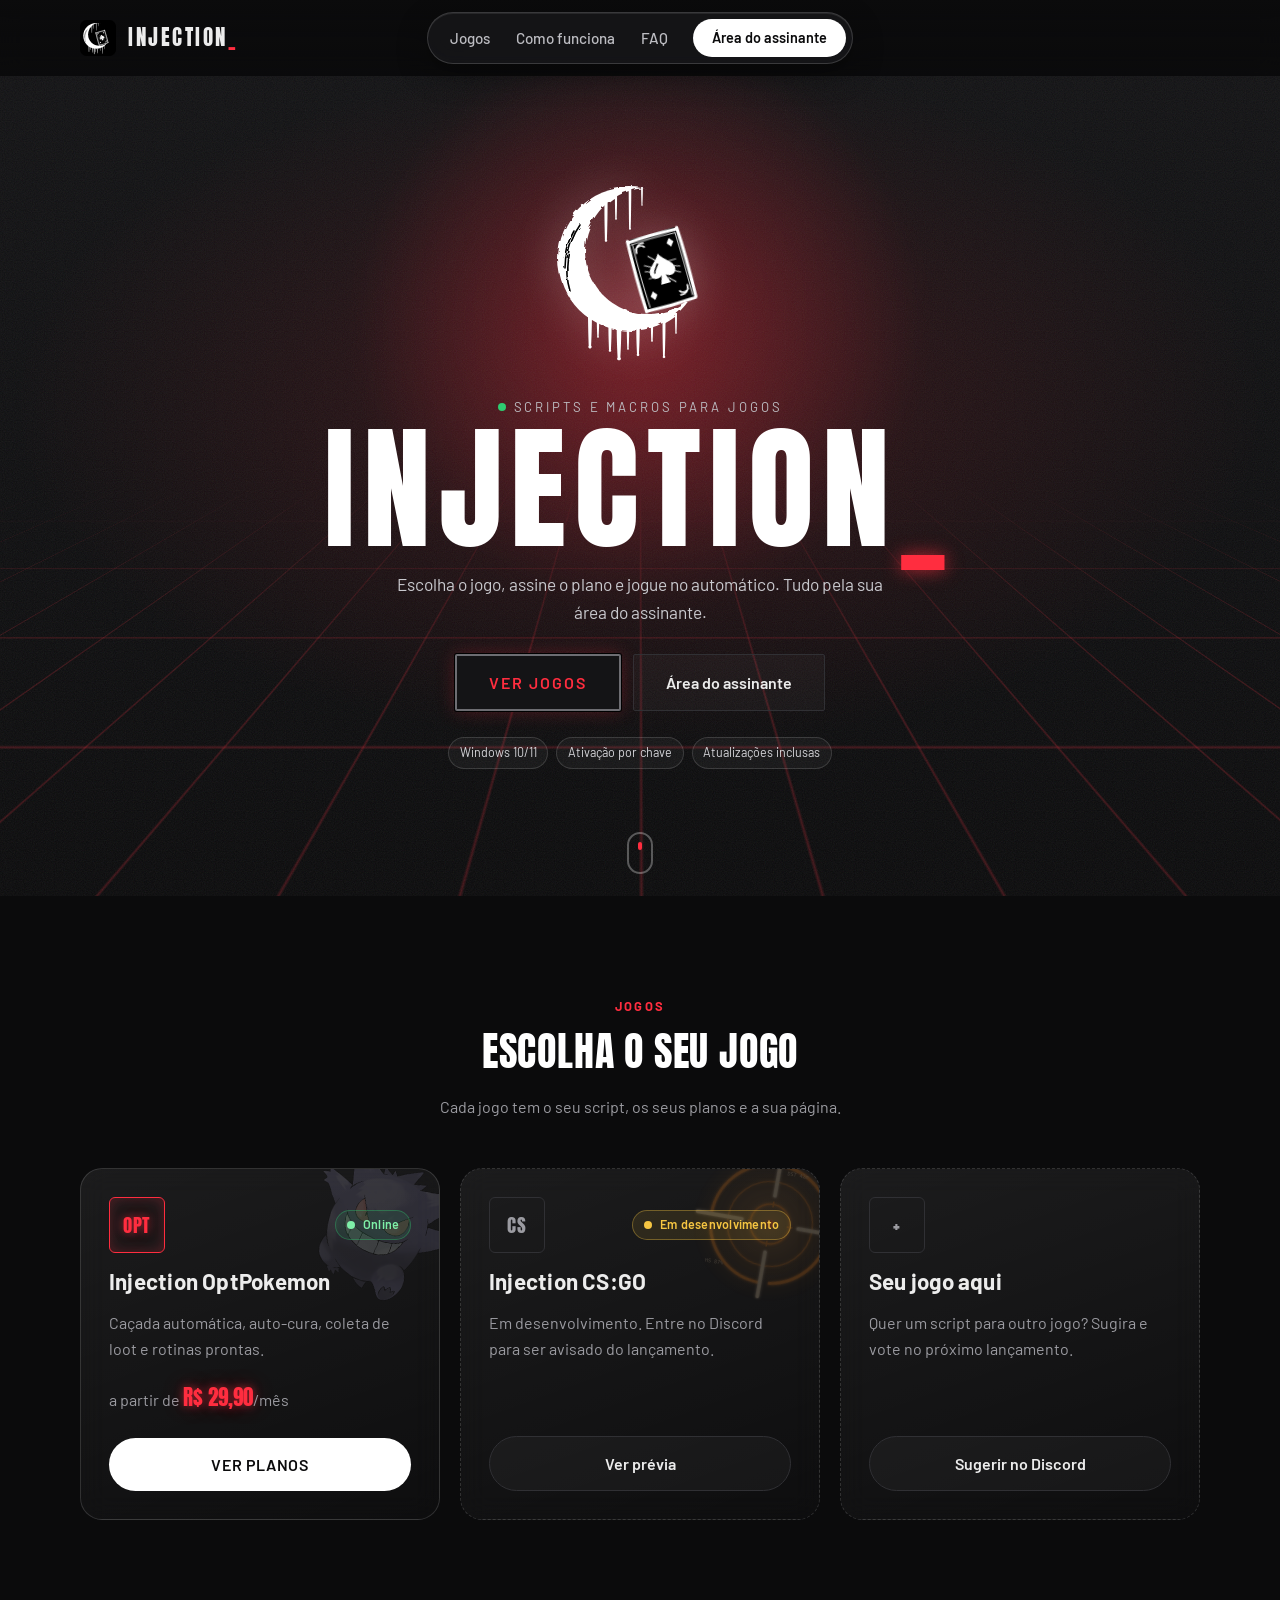
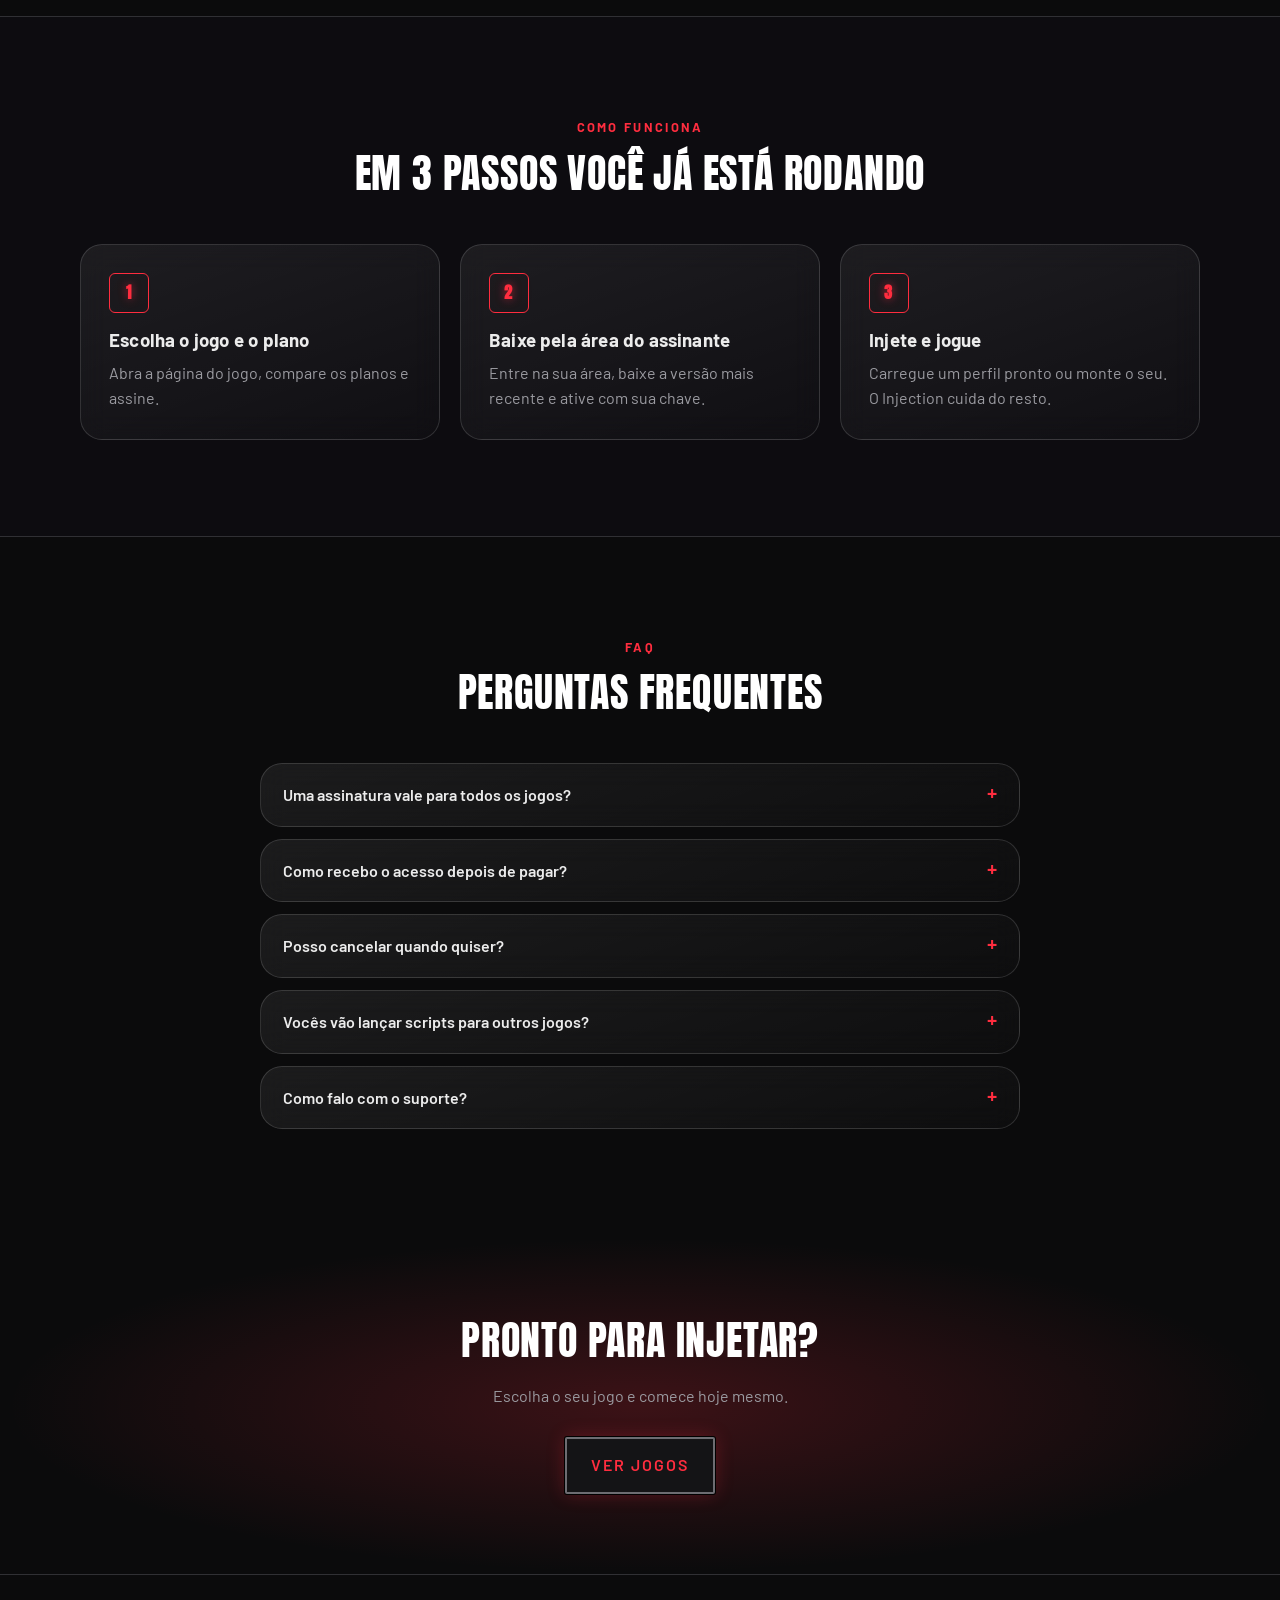
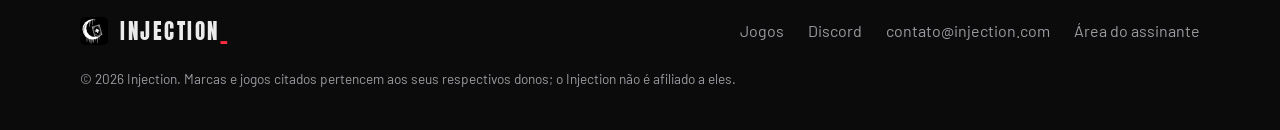
==== index.html @ e98a1611 "Logo no traço das referências: lua pincelada escorrendo com carta de ás rabiscada Co-Authored-By: Cl" ====
<!doctype html>
<html lang="pt-BR">
<head>
  <meta charset="utf-8" />
  <meta name="viewport" content="width=device-width, initial-scale=1" />
  <title>Injection | Scripts e macros para jogos</title>
  <meta name="description" content="Injection: scripts e macros por assinatura para vários jogos. Escolha o jogo, veja os recursos e assine." />
  <meta property="og:title" content="Injection | Scripts e macros para jogos" />
  <meta property="og:description" content="Injection: scripts e macros por assinatura para vários jogos. Escolha o jogo, veja os recursos e assine." />
  <meta name="theme-color" content="#0b0b0c" />
  <link rel="icon" href="assets/logo.svg" type="image/svg+xml" />
  <link rel="preconnect" href="https://fonts.googleapis.com" />
  <link rel="preconnect" href="https://fonts.gstatic.com" crossorigin />
  <link href="https://fonts.googleapis.com/css2?family=Anton&family=Barlow:wght@400;500;600;700&display=swap" rel="stylesheet" />
  <link rel="stylesheet" href="assets/styles.css" />
</head>
<body>
  <header class="nav" id="topo">
    <div class="container nav__inner">
      <a href="index.html" class="brand" aria-label="Injection, início">
        <img src="assets/logo.svg" alt="" width="36" height="36" />
        <span>injection<strong>_</strong></span>
      </a>
      <button class="nav__toggle" aria-label="Abrir menu" aria-expanded="false" aria-controls="menu">
        <span></span><span></span><span></span>
      </button>
      <nav class="nav__links" id="menu">
        <a href="#jogos">Jogos</a>
        <a href="#como-funciona">Como funciona</a>
        <a href="#faq">FAQ</a>
        <a href="area.html" class="btn btn--ghost btn--sm">Área do assinante</a>
      </nav>
    </div>
  </header>

  <main>
    <section class="marca" aria-labelledby="marca-titulo">
      <div class="marca__grid" aria-hidden="true"></div>
      <div class="marca__glow" aria-hidden="true"></div>
      <div class="container marca__inner">
        <svg class="marca__logo" viewBox="0 0 200 200" aria-hidden="true">
          <defs>
            <filter id="mlr" x="-10%" y="-10%" width="120%" height="120%"><feTurbulence type="fractalNoise" baseFrequency=".09" numOctaves="2" seed="7"/><feDisplacementMap in="SourceGraphic" scale="5"/></filter>
            <mask id="mlm"><rect width="200" height="200" fill="#000"/><circle cx="90" cy="88" r="72" fill="#fff"/><circle cx="108" cy="80" r="63" fill="#000"/></mask>
          </defs>
          
          <g class="marca__lua" filter="url(#mlr)"><rect width="200" height="200" fill="#fff" mask="url(#mlm)"/><path d="M30 120c-6-20-4-46 10-66M24 96c0-14 4-26 10-36" fill="none" stroke="#000" stroke-width="1.6" stroke-linecap="round"/></g>
          <g class="marca__gotas" fill="#fff"><path d="M48.0 140C48.0 158.0 48.8 173.6 48.8 174.8A1.6 1.6 0 1 0 51.2 174.8C51.2 173.6 52.0 158.0 52.0 140Z M56.8 148C56.8 157.0 57.3 164.6 57.3 165.3A0.9 0.9 0 1 0 58.7 165.3C58.7 164.6 59.2 157.0 59.2 148Z M68.4 154C68.4 167.0 69.0 178.1 69.0 179.0A1.2 1.2 0 1 0 71.0 179.0C71.0 178.1 71.6 167.0 71.6 154Z M76.7 156C76.7 172.0 77.6 185.2 77.6 186.6A1.8 1.8 0 1 0 80.4 186.6C80.4 185.2 81.3 172.0 81.3 156Z M86.8 158C86.8 168.0 87.3 176.6 87.3 177.3A0.9 0.9 0 1 0 88.7 177.3C88.7 176.6 89.2 168.0 89.2 158Z M96.3 158C96.3 171.0 97.0 182.0 97.0 183.0A1.3 1.3 0 1 0 99.0 183.0C99.0 182.0 99.7 171.0 99.7 158Z M110.9 154C110.9 162.0 111.3 168.7 111.3 169.3A0.9 0.9 0 1 0 112.7 169.3C112.7 168.7 113.1 162.0 113.1 154Z M122.5 150C122.5 168.0 123.1 184.2 123.1 185.1A1.2 1.2 0 1 0 124.9 185.1C124.9 184.2 125.5 168.0 125.5 150Z M135.0 142C135.0 152.0 135.4 160.8 135.4 161.4A0.8 0.8 0 1 0 136.6 161.4C136.6 160.8 137.0 152.0 137.0 142Z M64.4 32C64.4 51.0 65.0 68.1 65.0 69.0A1.2 1.2 0 1 0 67.0 69.0C67.0 68.1 67.6 51.0 67.6 32Z M74.9 24C74.9 36.0 75.3 46.7 75.3 47.3A0.9 0.9 0 1 0 76.7 47.3C76.7 46.7 77.1 36.0 77.1 24Z M88.7 18C88.7 38.0 89.2 56.4 89.2 57.2A1.0 1.0 0 1 0 90.8 57.2C90.8 56.4 91.3 38.0 91.3 18Z M101.1 16C101.1 25.0 101.5 32.9 101.5 33.5A0.7 0.7 0 1 0 102.5 33.5C102.5 32.9 102.9 25.0 102.9 16Z"/></g>
          <circle class="marca__drop" cx="79" cy="186" r="2.6" fill="#fff"/><circle class="marca__drop marca__drop--2" cx="98" cy="182" r="2.2" fill="#fff"/>
          <g class="marca__carta"><g transform="rotate(-16 122 98)">
              <rect x="96" y="61" width="52" height="74" rx="5" fill="#000"/>
              <path d="M97 63.5c16-1.5 34-1 50 0M147.5 62c1 24 .5 48-.5 72M146 134.5c-16 1-34 1-49 0M95.5 135c-.8-24-.5-48 .8-73" fill="none" stroke="#fff" stroke-width="3.2" stroke-linecap="round"/>
              <path d="M99 66.5c14-1 30-.8 45 .2M144.5 66c.6 22 .4 44-.3 65M100 131.5c-1-22-.6-44 .3-65" fill="none" stroke="#fff" stroke-width="1.1" stroke-opacity=".8" stroke-linecap="round"/>
              <path d="M102 76c0-6 4-9 9-8M102 72c3-3 7-3 9 0M142 120c0 6-4 9-9 8M142 124c-3 3-7 3-9 0" fill="none" stroke="#fff" stroke-width="1.6" stroke-linecap="round"/>
              <path d="M137 70l3.5 4.5-3.5 4.5-3.5-4.5zM107 117l3.5 4.5-3.5 4.5-3.5-4.5z" fill="#fff"/>
              <path d="M106 90l9 5M105 96l9 3M107 104l8 0M139 106l-9-5M140 100l-9-3M138 92l-8 0M112 82l6 6M132 114l-6-6" stroke="#fff" stroke-width="1.1" stroke-opacity=".75" stroke-linecap="round"/>
              <path d="M122 82c4 8 13 11 13 18 0 6-7 8-11 4l3 9h-10l3-9c-4 4-11 2-11-4 0-7 9-10 13-18z" fill="#fff"/>
              <path d="M119 92c-2 3-5 5-5 8" stroke="#000" stroke-width="1.4" stroke-linecap="round" fill="none"/>
            </g></g>
        </svg>
        <p class="marca__tag"><span class="marca__dot" aria-hidden="true"></span>scripts e macros para jogos</p>
        <h1 class="marca__nome" id="marca-titulo" aria-label="Injection">
          <span aria-hidden="true">I</span><span aria-hidden="true">N</span><span aria-hidden="true">J</span><span aria-hidden="true">E</span><span aria-hidden="true">C</span><span aria-hidden="true">T</span><span aria-hidden="true">I</span><span aria-hidden="true">O</span><span aria-hidden="true">N</span><b aria-hidden="true">_</b>
        </h1>
        <p class="marca__sub">Escolha o jogo, assine o plano e jogue no automático. Tudo pela sua área do assinante.</p>
        <div class="marca__cta">
          <a class="btn btn--primary" href="#jogos">Ver jogos</a>
          <a class="btn btn--ghost" href="area.html">Área do assinante</a>
        </div>
        <ul class="marca__chips" aria-label="Destaques">
          <li>Windows 10/11</li><li>Ativação por chave</li><li>Atualizações inclusas</li>
        </ul>
      </div>
      <a class="marca__scroll" href="#jogos" aria-label="Ir para os jogos"><span></span></a>
    </section>

    <section class="section" id="jogos">
      <div class="container">
        <header class="section__head">
          <span class="eyebrow">Jogos</span>
          <h2>Escolha o seu jogo</h2>
          <p>Cada jogo tem o seu script, os seus planos e a sua página.</p>
        </header>
        <div class="grid grid--3 games" id="games-grid"></div>
      </div>
    </section>

    <section class="section section--alt" id="como-funciona">
      <div class="container">
        <header class="section__head">
          <span class="eyebrow">Como funciona</span>
          <h2>Em 3 passos você já está rodando</h2>
        </header>
        <ol class="steps">
          <li><span class="steps__n">1</span><h3>Escolha o jogo e o plano</h3><p>Abra a página do jogo, compare os planos e assine.</p></li>
          <li><span class="steps__n">2</span><h3>Baixe pela área do assinante</h3><p>Entre na sua área, baixe a versão mais recente e ative com sua chave.</p></li>
          <li><span class="steps__n">3</span><h3>Injete e jogue</h3><p>Carregue um perfil pronto ou monte o seu. O Injection cuida do resto.</p></li>
        </ol>
      </div>
    </section>

    <section class="section" id="faq">
      <div class="container container--narrow">
        <header class="section__head">
          <span class="eyebrow">FAQ</span>
          <h2>Perguntas frequentes</h2>
        </header>
        <div class="faq">
          <details><summary>Uma assinatura vale para todos os jogos?</summary><p>Não. Cada jogo tem a sua assinatura, com planos e preços próprios na página do jogo.</p></details>
          <details><summary>Como recebo o acesso depois de pagar?</summary><p>Assim que o pagamento é confirmado você recebe por e-mail o login da área do assinante e a sua chave de ativação.</p></details>
          <details><summary>Posso cancelar quando quiser?</summary><p>Pode. A assinatura não renova depois do cancelamento e você continua com acesso até o fim do período pago.</p></details>
          <details><summary>Vocês vão lançar scripts para outros jogos?</summary><p>Sim. Entre no nosso Discord para votar no próximo jogo e ser avisado dos lançamentos.</p></details>
          <details><summary>Como falo com o suporte?</summary><p>Pelo nosso Discord ou pelo e-mail no rodapé.</p></details>
        </div>
      </div>
    </section>

    <section class="cta">
      <div class="container cta__inner">
        <h2>Pronto para injetar?</h2>
        <p>Escolha o seu jogo e comece hoje mesmo.</p>
        <a href="#jogos" class="btn btn--primary">Ver jogos</a>
      </div>
    </section>
  </main>

  <footer class="footer">
    <div class="container footer__inner">
      <div class="brand">
        <img src="assets/logo.svg" alt="" width="28" height="28" />
        <span>injection<strong>_</strong></span>
      </div>
      <nav class="footer__links">
        <a href="index.html#jogos">Jogos</a>
        <a href="#" data-link="discord">Discord</a>
        <a href="#" data-link="email">E-mail</a>
        <a href="area.html">Área do assinante</a>
      </nav>
      <p class="footer__legal">© <span id="ano"></span> Injection. <span id="aviso">Marcas e jogos citados pertencem aos seus respectivos donos; o Injection não é afiliado a eles.</span></p>
    </div>
  </footer>

  <script src="assets/config.js"></script>
  <script src="assets/games.js"></script>
  <script src="assets/main.js"></script>
</body>
</html>
---- assets/styles.css ----
:root {
  --bg: #0b0b0c;
  --bg-alt: #111113;
  --surface: rgba(24, 24, 27, .92);
  --surface-2: #232326;
  --border: #303034;
  --text: #ececec;
  --muted: #9b9ba1;
  --neon: #ff2d3f;
  --neon-d: #c51626;
  --cyan: #d4d4d8;
  --red: #ff2d3f;
  --yellow: #f5c542;
  --band: #9a9a9e;
  --radius: 6px;
  --mono: "Barlow", system-ui, -apple-system, "Segoe UI", Roboto, sans-serif;
  --display: "Anton", "Bebas Neue", Impact, sans-serif;
  --glow: 0 0 8px rgba(255, 45, 63, .55), 0 0 22px rgba(255, 45, 63, .25);
  --shadow: 0 20px 60px rgba(0, 0, 0, .6);
}

* { box-sizing: border-box; }
html { scroll-behavior: smooth; }
body {
  margin: 0;
  font-family: var(--mono);
  background: var(--bg);
  color: var(--text);
  line-height: 1.6;
  -webkit-font-smoothing: antialiased;
}
img { max-width: 100%; display: block; }
a { color: inherit; text-decoration: none; }
h1, h2, h3 { line-height: 1.15; margin: 0 0 .5em; }
p { margin: 0 0 1em; }

.container { width: min(1120px, 100% - 32px); margin-inline: auto; }
.container--narrow { width: min(760px, 100% - 32px); }

/* Buttons */
.btn {
  display: inline-flex; align-items: center; justify-content: center; gap: .5em;
  padding: .85em 1.5em; border-radius: 2px; font-weight: 600;
  border: 1px solid transparent; cursor: pointer; font: inherit; font-weight: 600;
  transition: transform .15s ease, box-shadow .15s ease, background .15s ease;
}
.btn:hover { transform: translateY(-1px); }
.btn--primary {
  background: var(--neon); color: #09090b; box-shadow: var(--glow);
  text-transform: uppercase; letter-spacing: .06em;
}
.btn--primary:hover { background: #fff; box-shadow: 0 0 10px #fff, 0 0 26px rgba(255, 45, 63, .8); }
.btn--ghost { border-color: var(--border); background: rgba(255, 255, 255, .03); color: var(--text); }
.btn--ghost:hover { border-color: var(--neon); }
.btn--sm { padding: .5em 1em; font-size: .9rem; }
.btn--block { width: 100%; }

/* Nav */
.nav {
  position: sticky; top: 0; z-index: 50;
  background: rgba(9, 9, 11, .85); backdrop-filter: blur(12px);
  border-bottom: 1px solid var(--border);
}
.nav__inner { display: flex; align-items: center; justify-content: space-between; height: 68px; }
.brand { display: flex; align-items: center; gap: .6em; font-size: 1.15rem; }
.brand { font-family: var(--display); }
.brand strong { color: var(--neon); font-weight: 400; text-shadow: var(--glow); }
.nav__links { display: flex; align-items: center; gap: 1.75rem; }
.nav__links a:not(.btn) { color: var(--muted); font-weight: 500; }
.nav__links a:not(.btn):hover { color: var(--text); }
.nav__toggle { display: none; background: none; border: 0; padding: 8px; cursor: pointer; }
.nav__toggle span { display: block; width: 22px; height: 2px; margin: 5px 0; background: var(--text); border-radius: 2px; }

/* Hero */
.hero { position: relative; overflow: hidden; padding: 96px 0 80px; }
.hero__glow {
  position: absolute; inset: -30% -10% auto auto; width: 720px; height: 720px;
  background: radial-gradient(circle, rgba(255, 45, 63, .35), transparent 60%);
  filter: blur(20px); pointer-events: none;
}
.hero__inner { position: relative; display: grid; grid-template-columns: 1.1fr 1fr; gap: 56px; align-items: center; }
.hero h1 { font-size: clamp(2.2rem, 5vw, 3.6rem); font-weight: 800; letter-spacing: -.02em; }
.grad { color: var(--neon); text-shadow: var(--glow); }
.lead { font-size: 1.15rem; color: var(--muted); max-width: 34em; }
.pill {
  display: inline-block; padding: .35em .9em; margin-bottom: 1.25rem; border-radius: 2px;
  background: rgba(0, 229, 255, .1); color: var(--cyan); border: 1px solid rgba(0, 229, 255, .25);
  font-size: .9rem; font-weight: 600;
}
.hero__cta { display: flex; flex-wrap: wrap; gap: 12px; margin: 1.75rem 0 2.25rem; }
.hero__stats { display: flex; gap: 2.5rem; list-style: none; padding: 0; margin: 0; }
.hero__stats strong { display: block; font-size: 1.5rem; }
.hero__stats span { color: var(--muted); font-size: .9rem; }

.term { background: #060608; border: 1px solid var(--border); border-radius: var(--radius); box-shadow: var(--shadow); overflow: hidden; }
.term__bar { display: flex; align-items: center; gap: 6px; padding: 12px 14px; background: var(--surface); border-bottom: 1px solid var(--border); }
.term__bar i { width: 11px; height: 11px; border-radius: 50%; background: #0f4d27; }
.term__bar i:first-child { background: var(--red); }
.term__bar i:nth-child(2) { background: var(--yellow); }
.term__bar i:nth-child(3) { background: var(--cyan); }
.term__bar span { margin-left: 8px; color: var(--muted); font-size: .85rem; }
.term__body { margin: 0; padding: 20px; font: 14px/1.8 var(--mono); color: var(--neon); overflow-x: auto; }
.c-g { color: var(--cyan); } .c-p { color: var(--neon); } .c-y { color: var(--yellow); }
.caret { animation: blink 1s steps(1) infinite; color: var(--cyan); }
@keyframes blink { 50% { opacity: 0; } }

/* Sections */
.section { padding: 96px 0; }
.section--alt { background: var(--bg-alt); border-block: 1px solid var(--border); }
.section__head { text-align: center; max-width: 640px; margin: 0 auto 48px; }
.section__head h2 { font-size: clamp(1.8rem, 3.5vw, 2.5rem); font-weight: 800; }
.section__head p { color: var(--muted); }
.eyebrow { display: inline-block; color: var(--neon); font-weight: 700; text-transform: uppercase; letter-spacing: .12em; font-size: .8rem; margin-bottom: .75rem; }

.grid { display: grid; gap: 20px; }
.grid--3 { grid-template-columns: repeat(3, 1fr); }

.card {
  background: var(--surface); border: 1px solid var(--border); border-radius: var(--radius);
  padding: 28px; transition: border-color .2s, transform .2s;
}
.card:hover { border-color: var(--neon); transform: translateY(-3px); }
.card__icon { font-size: 1.75rem; width: 52px; height: 52px; display: grid; place-items: center; border-radius: var(--radius); background: var(--surface-2); margin-bottom: 1rem; }
.card p { color: var(--muted); margin: 0; }

/* Steps */
.steps { list-style: none; padding: 0; margin: 0; display: grid; grid-template-columns: repeat(3, 1fr); gap: 20px; counter-reset: none; }
.steps li { background: var(--surface); border: 1px solid var(--border); border-radius: var(--radius); padding: 28px; }
.steps p { color: var(--muted); margin: 0; }
.steps__n {
  display: grid; place-items: center; width: 40px; height: 40px; border-radius: 50%; margin-bottom: 1rem;
  background: linear-gradient(135deg, var(--neon), var(--cyan)); color: #09090b; font-weight: 800;
}

/* Plans */
.billing { display: flex; width: max-content; margin: 0 auto 40px; padding: 4px; border-radius: 2px; background: var(--surface); border: 1px solid var(--border); }
.billing__opt { background: none; border: 0; color: var(--muted); font: inherit; font-weight: 600; padding: .55em 1.25em; border-radius: 2px; cursor: pointer; }
.billing__opt em { font-style: normal; color: var(--cyan); font-size: .85em; margin-left: .25em; }
.billing__opt.is-active { background: var(--surface-2); color: var(--text); }
.plans { align-items: stretch; }
.plan {
  position: relative; display: flex; flex-direction: column;
  background: var(--surface); border: 1px solid var(--border); border-radius: var(--radius); padding: 32px 28px;
}
.plan--featured { border-color: var(--neon); background: linear-gradient(180deg, rgba(255, 45, 63, .12), var(--surface) 40%); box-shadow: 0 0 0 1px var(--neon), var(--shadow); }
.plan__badge { position: absolute; top: -13px; left: 50%; transform: translateX(-50%); background: var(--cyan); color: #09090b; font-size: .78rem; font-weight: 800; padding: .3em .9em; border-radius: 2px; white-space: nowrap; }
.plan__desc { color: var(--muted); min-height: 3.2em; }
.plan__price { display: flex; align-items: baseline; gap: 4px; margin: .25em 0 1.25em; }
.plan__price .cur { color: var(--muted); font-weight: 600; }
.plan__price .val { font-size: 2.6rem; font-weight: 800; letter-spacing: -.02em; }
.plan__price .per { color: var(--muted); }
.plan__list { list-style: none; padding: 0; margin: 0 0 1.75rem; flex: 1; }
.plan__list li { padding: .45em 0 .45em 1.75em; position: relative; }
.plan__list li::before { content: "✓"; position: absolute; left: 0; color: var(--cyan); font-weight: 800; }
.note { text-align: center; color: var(--muted); font-size: .9rem; margin-top: 28px; }

/* Quotes */
.quote { margin: 0; background: var(--surface); border: 1px solid var(--border); border-radius: var(--radius); padding: 28px; }
.quote p { font-size: 1.05rem; }
.quote footer { color: var(--muted); font-size: .9rem; }

/* FAQ */
.faq details { background: var(--surface); border: 1px solid var(--border); border-radius: var(--radius); margin-bottom: 12px; }
.faq summary { cursor: pointer; list-style: none; padding: 18px 22px; font-weight: 600; display: flex; justify-content: space-between; gap: 1rem; }
.faq summary::-webkit-details-marker { display: none; }
.faq summary::after { content: "+"; color: var(--neon); font-size: 1.3rem; line-height: 1; transition: transform .2s; }
.faq details[open] summary::after { transform: rotate(45deg); }
.faq details p { padding: 0 22px 18px; margin: 0; color: var(--muted); }

/* CTA */
.cta { padding: 80px 0; text-align: center; background: radial-gradient(ellipse at center, rgba(255, 45, 63, .2), transparent 70%); }
.cta h2 { font-size: clamp(1.8rem, 3.5vw, 2.5rem); font-weight: 800; }
.cta p { color: var(--muted); margin-bottom: 1.75rem; }

/* Footer */
.footer { border-top: 1px solid var(--border); padding: 40px 0; }
.footer__inner { display: flex; flex-wrap: wrap; align-items: center; justify-content: space-between; gap: 20px; }
.footer__links { display: flex; flex-wrap: wrap; gap: 1.5rem; color: var(--muted); }
.footer__links a:hover { color: var(--text); }
.footer__legal { width: 100%; color: var(--muted); font-size: .85rem; margin: 0; }

/* Área do assinante */
.auth { min-height: calc(100vh - 68px); display: grid; place-items: center; padding: 48px 0; position: relative; overflow: hidden; }
.auth__card { position: relative; width: min(440px, 100% - 32px); background: var(--surface); border: 1px solid var(--border); border-radius: var(--radius); padding: 36px 32px; box-shadow: var(--shadow); }
.auth__card h1 { font-size: 1.75rem; font-weight: 800; }
.auth__card > p { color: var(--muted); }
.field { display: block; margin-bottom: 16px; }
.field span { display: block; font-size: .9rem; font-weight: 600; margin-bottom: 6px; }
.field input {
  width: 100%; padding: .8em 1em; border-radius: var(--radius); border: 1px solid var(--border);
  background: var(--bg); color: var(--text); font: inherit;
}
.field input:focus { outline: none; border-color: var(--neon); box-shadow: 0 0 0 3px rgba(255, 45, 63, .25); }
.auth__msg { margin-top: 16px; padding: 12px 14px; border-radius: var(--radius); background: rgba(243, 255, 77, .1); border: 1px solid rgba(243, 255, 77, .3); color: var(--yellow); font-size: .92rem; }
.auth__alt { margin-top: 20px; text-align: center; color: var(--muted); font-size: .92rem; }
.auth__alt a { color: var(--neon); font-weight: 600; }

/* Responsivo */
@media (max-width: 900px) {
  .hero { padding: 64px 0 56px; }
  .hero__inner { grid-template-columns: 1fr; gap: 40px; }
  .grid--3, .steps { grid-template-columns: 1fr; }
  .plan--featured { order: -1; }
  .section { padding: 72px 0; }
}
@media (max-width: 720px) {
  .nav__toggle { display: block; }
  .nav__links {
    position: absolute; top: 68px; left: 0; right: 0; flex-direction: column; align-items: stretch; gap: 0;
    background: var(--bg); border-bottom: 1px solid var(--border); padding: 8px 16px 16px; display: none;
  }
  .nav__links.is-open { display: flex; }
  .nav__links a:not(.btn) { padding: 12px 0; border-bottom: 1px solid var(--border); }
  .nav__links .btn { margin-top: 12px; }
  .hero__stats { gap: 1.5rem; }
  .term__body { font-size: 12.5px; }
}
@media (prefers-reduced-motion: reduce) {
  html { scroll-behavior: auto; }
  .caret { animation: none; }
  .btn, .card { transition: none; }
}

/* ===== Tema hacker ===== */
body { background: var(--bg); }
main, .nav, .footer { position: relative; z-index: 1; }
::selection { background: var(--neon); color: #09090b; }
h1, h2 { font-family: var(--display); font-weight: 400 !important; letter-spacing: .02em; text-transform: uppercase; }
h3 { font-weight: 700; letter-spacing: .01em; }
.hero h1, .section__head h2, .cta h2, .auth__card h1 { color: #ffffff; text-shadow: none; }
.eyebrow { color: var(--neon); letter-spacing: .18em; text-transform: uppercase; }
.pill { font-family: var(--mono); font-size: .8rem; background: rgba(255, 45, 63, .06); color: var(--neon); border-color: rgba(255, 45, 63, .35); }
.section--alt { background: rgba(14, 13, 18, .8); }
.card, .plan, .quote, .steps li, .faq details, .auth__card, .term { backdrop-filter: blur(2px); }
.card:hover, .plan:hover { box-shadow: 0 0 0 1px var(--neon), 0 0 24px rgba(255, 45, 63, .2); }
.card__icon { font-family: var(--display); font-size: 1rem; color: var(--neon); background: transparent; border: 1px solid var(--neon); text-shadow: var(--glow); box-shadow: inset 0 0 12px rgba(255, 45, 63, .2); }
.steps__n { background: transparent; border: 1px solid var(--neon); color: var(--neon); text-shadow: var(--glow); border-radius: var(--radius); }
.plan--featured { background: linear-gradient(180deg, rgba(255, 45, 63, .1), var(--surface) 45%); box-shadow: 0 0 0 1px var(--neon), 0 0 40px rgba(255, 45, 63, .25); }
.plan__badge { background: var(--neon); box-shadow: var(--glow); text-transform: uppercase; }
.plan__price .val { font-family: var(--display); font-weight: 400; color: var(--neon); text-shadow: var(--glow); }
.plan__list li::before { content: ">"; color: var(--neon); }
.billing__opt.is-active { background: var(--neon); color: #09090b; }
.billing__opt.is-active em { color: #09090b; }
.faq summary::after { color: var(--neon); }
.term { border-color: var(--neon); box-shadow: 0 0 0 1px rgba(255, 45, 63, .25), 0 0 40px rgba(255, 45, 63, .2); }
.term__body { min-height: 13.5em; white-space: pre-wrap; text-shadow: 0 0 4px rgba(255, 45, 63, .5); }
.c-g { color: var(--cyan); } .c-p { color: var(--neon); } .c-y { color: var(--yellow); }
.caret { color: var(--neon); }
.hero__glow { background: radial-gradient(circle, rgba(255, 45, 63, .18), transparent 60%); }
.hero__stats strong { font-family: var(--display); font-weight: 400; color: var(--neon); text-shadow: var(--glow); }
.auth__prompt { color: var(--neon); font-size: .85rem; margin-bottom: .5rem; }
.field input { background: #060608; caret-color: var(--neon); }
.field input:focus { border-color: var(--neon); box-shadow: 0 0 0 3px rgba(255, 45, 63, .2); }
.auth__alt a, .footer__links a:hover { color: var(--neon); }

/* Glitch */
.glitch { position: relative; }
.glitch::before, .glitch::after {
  content: attr(data-text); position: absolute; inset: 0; pointer-events: none; overflow: hidden;
  color: inherit; text-shadow: none;
}
.glitch::before { color: var(--red); clip-path: inset(0 0 100% 0); animation: glitch-a 3.5s infinite steps(1); transform: translateX(-2px); }
.glitch::after { color: var(--cyan); clip-path: inset(0 0 100% 0); animation: glitch-b 3.5s infinite steps(1); transform: translateX(2px); }
@keyframes glitch-a {
  0%, 88%, 100% { clip-path: inset(0 0 100% 0); }
  89% { clip-path: inset(10% 0 70% 0); transform: translateX(-4px); }
  91% { clip-path: inset(55% 0 20% 0); transform: translateX(3px); }
  93% { clip-path: inset(30% 0 50% 0); transform: translateX(-2px); }
}
@keyframes glitch-b {
  0%, 89%, 100% { clip-path: inset(0 0 100% 0); }
  90% { clip-path: inset(70% 0 5% 0); transform: translateX(4px); }
  92% { clip-path: inset(20% 0 60% 0); transform: translateX(-3px); }
  94% { clip-path: inset(45% 0 35% 0); transform: translateX(2px); }
}
@media (prefers-reduced-motion: reduce) {
  .glitch::before, .glitch::after { animation: none; }
}

/* Vitrine de jogos */
.games { align-items: stretch; }
.game {
  display: flex; flex-direction: column; gap: .25rem;
  background: var(--surface); border: 1px solid var(--border); border-radius: var(--radius); padding: 28px;
  transition: border-color .2s, box-shadow .2s, transform .2s;
}
.game:hover { border-color: var(--neon); box-shadow: 0 0 0 1px var(--neon), 0 0 24px rgba(255, 45, 63, .2); transform: translateY(-3px); }
.game h3 { font-size: 1.4rem; margin-top: .75rem; }
.game p { color: var(--muted); }
.game .btn { margin-top: auto; }
.game__top { display: flex; align-items: center; justify-content: space-between; }
.game__tag {
  display: grid; place-items: center; min-width: 56px; height: 56px; padding: 0 10px;
  font-family: var(--display); font-size: 1.2rem; color: var(--neon); text-shadow: var(--glow);
  border: 1px solid var(--neon); border-radius: var(--radius); box-shadow: inset 0 0 14px rgba(255, 45, 63, .25);
}
.game__status { font-size: .75rem; text-transform: uppercase; letter-spacing: .08em; color: var(--cyan); border: 1px solid rgba(0, 229, 255, .4); padding: .2em .6em; border-radius: 2px; }
.game__price { margin-bottom: 1.25rem; }
.game__price strong { color: var(--neon); font-family: var(--display); font-size: 1.3rem; font-weight: 400; text-shadow: var(--glow); }
.game--soon .game__tag, .game--suggest .game__tag { color: var(--muted); border-color: var(--border); text-shadow: none; box-shadow: none; }
.game--soon .game__status { color: var(--yellow); border-color: rgba(243, 255, 77, .35); }
.game--soon, .game--suggest { border-style: dashed; }
.hero__sub { font-size: 1.25rem; color: var(--text); margin-bottom: .5em; }

/* ===== Palco estilo pôster (Pokémon) ===== */
.sr-only { position: absolute; width: 1px; height: 1px; overflow: hidden; clip: rect(0 0 0 0); white-space: nowrap; }
.btn--primary {
  background: #141416; color: var(--neon); border: 2px solid #6d6d72;
  box-shadow: 0 0 0 1px #000, 0 0 18px rgba(255, 45, 63, .25); text-transform: uppercase; letter-spacing: .12em;
}
.btn--primary:hover { background: var(--neon); color: #fff; border-color: var(--neon); box-shadow: var(--glow); }
.stage {
  --c: #7b3fe4;
  position: relative; overflow: hidden; isolation: isolate;
  min-height: min(calc(100vh - 68px), 820px); min-height: min(calc(100svh - 68px), 820px);
  background:
    radial-gradient(ellipse 60% 70% at 55% 45%, color-mix(in srgb, var(--c) 28%, transparent), transparent 70%),
    radial-gradient(ellipse at 20% 80%, #1d1d20, transparent 60%),
    linear-gradient(180deg, #151517, #0b0b0c);
  transition: background .8s;
  display: flex; flex-direction: column;
}
.stage::after {
  content: ""; position: absolute; inset: 0; z-index: -1; pointer-events: none; opacity: .5;
  background-image: url("data:image/svg+xml,%3Csvg xmlns='http://www.w3.org/2000/svg' width='160' height='160'%3E%3Cfilter id='n'%3E%3CfeTurbulence type='fractalNoise' baseFrequency='.9' numOctaves='3'/%3E%3C/filter%3E%3Crect width='100%25' height='100%25' filter='url(%23n)' opacity='.18'/%3E%3C/svg%3E");
}
.stage__band {
  position: absolute; z-index: 0; left: -20%; right: -20%; top: 50%; height: 46%;
  background: linear-gradient(180deg, #a6a6aa, var(--band));
  transform: translateY(-50%) rotate(-32deg); box-shadow: 0 0 80px rgba(0, 0, 0, .6);
}
.stage__slide { position: absolute; inset: 0; opacity: 0; visibility: hidden; transition: opacity .7s ease, visibility .7s; }
.stage__slide.is-active { opacity: 1; visibility: visible; }
.stage__poke {
  position: absolute; z-index: 1; left: 50%; top: 46%; width: min(60vh, 560px, 78vw); height: auto;
  transform: translate(-50%, -50%) scale(.92);
  filter: drop-shadow(0 30px 40px rgba(0, 0, 0, .7)) drop-shadow(0 0 40px color-mix(in srgb, var(--c) 45%, transparent)) saturate(.9) contrast(1.05);
  transition: transform 1.2s cubic-bezier(.2, .7, .2, 1);
}
.stage__slide.is-active .stage__poke { transform: translate(-50%, -50%) scale(1); }
.stage__inner { position: relative; z-index: 2; height: 100%; }
.stage__bubble {
  position: absolute; left: 0; top: 24%; max-width: 330px; padding: 18px 22px;
  background: rgba(70, 70, 74, .55); border: 1px solid rgba(255, 255, 255, .18); border-radius: 14px;
  backdrop-filter: blur(8px); box-shadow: -10px 10px 0 -2px rgba(60, 60, 64, .55), var(--shadow);
  transform: translateX(-20px); opacity: 0; transition: all .7s .2s;
}
.stage__slide.is-active .stage__bubble { transform: none; opacity: 1; }
.stage__bubble p { margin: 0; font-size: 1.12rem; line-height: 1.45; color: #f2f2f2; }
.stage__word {
  position: absolute; right: 0; bottom: 18%; margin: 0;
  font-family: var(--display); font-size: clamp(4rem, 11vw, 9.5rem); line-height: .9; letter-spacing: .01em;
  color: transparent; -webkit-background-clip: text; background-clip: text;
  background-size: 100% 100%, cover; background-position: center, 30% 40%;
  filter: drop-shadow(0 6px 18px rgba(0, 0, 0, .8));
  transform: translateY(20px); opacity: 0; transition: all .8s .15s;
}
.stage__slide.is-active .stage__word { transform: none; opacity: 1; }
.stage__bar {
  position: relative; z-index: 3; margin-top: auto; padding: 0 0 28px;
  display: grid; grid-template-columns: 1fr auto 1fr; align-items: end; gap: 16px;
}
.stage__label { display: block; font-size: .78rem; color: var(--muted); text-transform: uppercase; letter-spacing: .1em; margin-bottom: 8px; }
.stage__platforms { display: flex; flex-wrap: wrap; gap: 8px; }
.stage__platforms span { font-size: .72rem; padding: .35em .7em; border-radius: 4px; background: rgba(120, 120, 126, .35); border: 1px solid rgba(255, 255, 255, .12); }
.stage__cta { padding: .8em 2.2em; }
.stage__nav { display: flex; flex-direction: column; align-items: flex-end; gap: 12px; }
.stage__dots { display: flex; gap: 8px; }
.stage__dots button { width: 22px; height: 3px; padding: 0; border: 0; background: #4a4a4f; cursor: pointer; transition: background .3s, width .3s; }
.stage__dots button.is-active { background: var(--neon); width: 36px; }
.stage__next { background: none; border: 0; color: var(--text); font: inherit; font-size: 1.1rem; font-weight: 600; cursor: pointer; padding: 4px 0; }
.stage__next span { color: var(--neon); margin-left: 4px; }
.stage__next:hover { color: var(--neon); }
.section--intro { padding-bottom: 0; }
.intro { text-align: center; }
.intro .lead { margin-inline: auto; }
.intro .hero__stats { justify-content: center; margin-top: 2rem; }
@media (max-width: 900px) {
  .stage { min-height: 640px; }
  .stage__bubble { top: 6%; max-width: 260px; }
  .stage__bubble p { font-size: .95rem; }
  .stage__poke { top: 48%; }
  .stage__word { bottom: 26%; }
  .stage__bar { grid-template-columns: 1fr auto; }
  .stage__meta { display: none; }
}
@media (max-width: 520px) {
  .stage__bar { grid-template-columns: 1fr; justify-items: center; }
  .stage__nav { flex-direction: row; align-items: center; width: 100%; justify-content: space-between; }
  .stage__word { left: 0; text-align: center; }
}
@media (prefers-reduced-motion: reduce) {
  .stage__slide, .stage__poke, .stage__bubble, .stage__word { transition: none; }
}
.brand { font-family: var(--display); text-transform: uppercase; letter-spacing: .12em; font-size: 1.3rem; }
.brand strong { color: var(--neon); text-shadow: none; }
.nav__links a:not(.btn) { color: #d6d6da; }
.card__icon, .steps__n, .game__tag { font-family: var(--display); letter-spacing: .04em; }
.stage__label { color: #1c1c1e; font-weight: 700; }
.stage__platforms span { background: rgba(28, 28, 30, .78); color: #e6e6e8; }
.intro h2 { font-size: clamp(1.8rem, 3.5vw, 2.6rem); }

/* ===== Vidro: menu em pílula e planos ===== */
.nav { background: linear-gradient(180deg, rgba(11, 11, 12, .9), rgba(11, 11, 12, .55)); border-bottom: 0; }
.nav__inner { display: grid; grid-template-columns: 1fr auto 1fr; height: 76px; }
.nav__links {
  justify-self: center; gap: 1.6rem; padding: 6px 6px 6px 22px; border-radius: 999px;
  background: rgba(30, 30, 34, .55); border: 1px solid rgba(255, 255, 255, .16);
  backdrop-filter: blur(14px); -webkit-backdrop-filter: blur(14px);
  box-shadow: inset 0 1px 0 rgba(255, 255, 255, .08), 0 10px 30px rgba(0, 0, 0, .35);
}
.nav__links a:not(.btn) { font-size: .95rem; color: #bdbdc2; }
.nav__links a:not(.btn):hover { color: #fff; }
.nav__links .btn { background: #fff; color: #0b0b0c; border: 0; border-radius: 999px; padding: .55em 1.3em; font-weight: 600; }
.nav__links .btn:hover { background: #e9e9ec; transform: none; }
.nav__toggle { justify-self: end; }

.btn--pill { width: 100%; background: #fff; color: #0b0b0c; border-radius: 999px; padding: .8em 1.5em; font-weight: 600; margin-top: auto; }
.btn--pill:hover { background: var(--neon); color: #fff; box-shadow: var(--glow); }

.pricing { --c: #7b3fe4; position: relative; overflow: hidden; padding: 72px 0 96px; isolation: isolate; }
.pricing__blob {
  position: absolute; z-index: -1; left: 50%; top: 46%; width: min(900px, 120vw); transform: translate(-50%, -50%) rotate(-18deg);
  filter: blur(60px) saturate(2.2) brightness(1.1); opacity: .75; pointer-events: none;
}
.pricing::before {
  content: ""; position: absolute; inset: 0; z-index: -1; pointer-events: none;
  background: radial-gradient(ellipse 45% 40% at 60% 55%, color-mix(in srgb, var(--c) 40%, transparent), transparent 70%);
}
.pricing__title { position: relative; text-align: center; margin-bottom: -3.2rem; pointer-events: none; }
.pricing__word {
  display: block; font-family: var(--display); text-transform: uppercase; line-height: .85;
  font-size: clamp(5rem, 17vw, 13rem); letter-spacing: .02em;
  background: linear-gradient(180deg, color-mix(in srgb, var(--c) 70%, #fff) 0%, rgba(255, 255, 255, .05) 85%);
  -webkit-background-clip: text; background-clip: text; color: transparent; opacity: .55;
}
.pricing__brand {
  position: absolute; right: 8%; top: 4%; font-weight: 700; font-size: clamp(1.2rem, 3vw, 2.2rem);
  color: color-mix(in srgb, var(--c) 45%, #fff); text-shadow: 0 0 30px color-mix(in srgb, var(--c) 70%, transparent);
}
.pricing .plans { position: relative; gap: 22px; }
.pricing .plan {
  border-radius: 28px; padding: 30px 26px 26px; gap: 0;
  background: linear-gradient(160deg, rgba(255, 255, 255, .09), rgba(255, 255, 255, .02));
  border: 1px solid rgba(255, 255, 255, .22);
  backdrop-filter: blur(22px) saturate(1.3); -webkit-backdrop-filter: blur(22px) saturate(1.3);
  box-shadow: inset 0 1px 0 rgba(255, 255, 255, .15), 0 30px 60px rgba(0, 0, 0, .45);
}
.pricing .plan:hover { box-shadow: inset 0 1px 0 rgba(255, 255, 255, .2), 0 30px 60px rgba(0, 0, 0, .5), 0 0 0 1px rgba(255, 255, 255, .3); transform: translateY(-4px); }
.pricing .plan--featured {
  background: linear-gradient(160deg, color-mix(in srgb, var(--c) 30%, rgba(255, 255, 255, .1)), rgba(255, 255, 255, .03));
  border: 1.5px solid color-mix(in srgb, var(--c) 55%, #fff);
  box-shadow: 0 0 0 4px color-mix(in srgb, var(--c) 25%, transparent), 0 0 50px color-mix(in srgb, var(--c) 45%, transparent), 0 30px 60px rgba(0, 0, 0, .5);
}
.pricing .plan__badge { top: 22px; left: auto; right: 22px; transform: none; border-radius: 999px; background: #fff; color: #0b0b0c; box-shadow: none; font-size: .7rem; padding: .35em .8em; }
.pricing .plan h3 { font-family: var(--mono); font-weight: 500; font-size: 1.4rem; margin: 0; text-transform: none; }
.pricing .plan__price { margin: .1em 0 .6em; gap: 6px; }
.pricing .plan__price .cur { color: #fff; font-size: 1.3rem; font-weight: 500; }
.pricing .plan__price .val { font-family: var(--mono); font-weight: 500; font-size: 2.9rem; color: #fff; text-shadow: none; letter-spacing: -.02em; }
.pricing .plan__price .per { color: #fff; font-size: 1.6rem; font-weight: 400; opacity: .85; }
.pricing .plan__desc { min-height: 0; font-size: .92rem; color: #c9c9ce; margin-bottom: 1.2rem; }
.pricing .plan__list li { padding: .5em 0 .5em 2.2em; font-size: .92rem; color: #e6e6e8; }
.pricing .plan__list li::before {
  content: "✓"; left: 0; top: 50%; transform: translateY(-50%); width: 1.55em; height: 1.55em; display: grid; place-items: center;
  border-radius: 50%; background: rgba(255, 255, 255, .85); color: #0b0b0c; font-size: .75rem; font-weight: 800;
}
.pricing__foot { display: flex; flex-wrap: wrap; align-items: center; justify-content: space-between; gap: 16px; margin-top: 28px; }
.pricing__foot .note { margin: 0; }
.switch { display: inline-flex; align-items: center; gap: 12px; cursor: pointer; font-size: 1.05rem; user-select: none; }
.switch input { position: absolute; opacity: 0; width: 1px; height: 1px; }
.switch__track { position: relative; width: 52px; height: 30px; border-radius: 999px; background: rgba(255, 255, 255, .18); border: 1px solid rgba(255, 255, 255, .3); transition: background .25s; }
.switch__track::after { content: ""; position: absolute; top: 3px; left: 3px; width: 22px; height: 22px; border-radius: 50%; background: #fff; transition: transform .25s; box-shadow: 0 2px 6px rgba(0, 0, 0, .4); }
.switch input:checked + .switch__track { background: var(--neon); border-color: var(--neon); }
.switch input:checked + .switch__track::after { transform: translateX(22px); }
.switch input:focus-visible + .switch__track { outline: 2px solid #fff; outline-offset: 3px; }
.switch em { font-style: normal; color: var(--neon); font-weight: 700; margin-left: .25em; }

/* Vidro também nos cards da vitrine e recursos */
.game, .card, .steps li, .faq details {
  border-radius: 22px; background: linear-gradient(160deg, rgba(255, 255, 255, .07), rgba(255, 255, 255, .015));
  border-color: rgba(255, 255, 255, .14); backdrop-filter: blur(14px); -webkit-backdrop-filter: blur(14px);
}
.game .btn, .card .btn { border-radius: 999px; }
.game .btn--primary { background: #fff; color: #0b0b0c; border: 0; box-shadow: none; letter-spacing: .04em; }
.game .btn--primary:hover { background: var(--neon); color: #fff; box-shadow: var(--glow); }

@media (max-width: 900px) {
  .pricing__title { margin-bottom: -1.5rem; }
  .pricing__brand { position: static; display: block; margin-top: .5rem; }
  .pricing .plan--featured { order: 0; }
}
@media (max-width: 720px) {
  .nav__inner { grid-template-columns: 1fr auto; }
  .nav__links {
    border-radius: 18px; padding: 10px 16px 16px; left: 12px; right: 12px; top: 76px;
    background: rgba(20, 20, 22, .92);
  }
  .nav__links a:not(.btn) { border-bottom-color: rgba(255, 255, 255, .08); }
}
.nav { position: sticky; top: 0; z-index: 60; }
@media (max-width: 720px) {
  .nav__links { justify-self: stretch; gap: 0; }
  .nav__links a:not(.btn) { padding: 12px 4px; }
  .pricing__title { margin-bottom: .75rem; }
}

/* ===== Animações ===== */
/* Entrada ao rolar */
.reveal { opacity: 0; translate: 0 28px; transition: opacity .7s ease var(--d, 0ms), translate .7s cubic-bezier(.2, .7, .2, 1) var(--d, 0ms); }
.reveal.is-in { opacity: 1; translate: none; }

/* Palco: Pokémon flutuando, parallax e entrada lateral */
.stage { --mx: 0; --my: 0; }
.stage__poke { animation: float 5.5s ease-in-out infinite; }
@keyframes float { 0%, 100% { translate: 0 0; } 50% { translate: 0 -14px; } }
.stage__slide .stage__poke { transform: translate(-30%, -50%) scale(.85); opacity: 0; transition: transform 1.1s cubic-bezier(.2, .7, .2, 1), opacity .8s ease; }
.stage__slide.is-active .stage__poke { transform: translate(calc(-50% + var(--mx) * 26px), calc(-50% + var(--my) * 18px)) scale(1); opacity: 1; }
.stage__band { transition: transform .9s cubic-bezier(.2, .7, .2, 1); transform: translate(calc(var(--mx) * -30px), calc(-50% + var(--my) * -20px)) rotate(-32deg); }
.stage__slide.is-active .stage__word { transform: translate(calc(var(--mx) * -40px), calc(var(--my) * -14px)); }
.stage__slide.is-active .stage__bubble { transform: translate(calc(var(--mx) * 16px), calc(var(--my) * 10px)); }
.stage__slide.is-active .stage__bubble, .stage__slide.is-active .stage__word { transition: opacity .8s .15s, transform .4s ease-out; }
.stage__dots button.is-active { position: relative; overflow: hidden; }

/* Cards 3D com reflexo */
.tilt { transition: transform .35s cubic-bezier(.2, .7, .2, 1), box-shadow .3s, border-color .3s, opacity .7s ease var(--d, 0ms), translate .7s cubic-bezier(.2, .7, .2, 1) var(--d, 0ms); transform-style: preserve-3d; will-change: transform; }
.tilt::after {
  content: ""; position: absolute; inset: 0; border-radius: inherit; pointer-events: none; opacity: 0; transition: opacity .3s;
  background: radial-gradient(420px circle at var(--px, 50%) var(--py, 50%), rgba(255, 255, 255, .16), transparent 45%);
}
.tilt:hover::after { opacity: 1; }
.game, .card { position: relative; }

/* Brilho passando nos botões */
.btn--primary, .btn--pill { position: relative; overflow: hidden; }
.btn--primary::after, .btn--pill::after {
  content: ""; position: absolute; top: 0; left: -60%; width: 40%; height: 100%; pointer-events: none;
  background: linear-gradient(100deg, transparent, rgba(255, 255, 255, .45), transparent); transform: skewX(-20deg);
}
.btn--primary:hover::after, .btn--pill:hover::after { animation: shine .7s ease; }
@keyframes shine { to { left: 130%; } }

/* Pulso no botão principal do palco */
.stage__cta { animation: pulse 2.6s ease-in-out infinite; }
@keyframes pulse { 0%, 100% { box-shadow: 0 0 0 1px #000, 0 0 18px rgba(255, 45, 63, .25); } 50% { box-shadow: 0 0 0 1px #000, 0 0 34px rgba(255, 45, 63, .55); } }

/* Menu compacto ao rolar */
.nav__inner { transition: height .3s; }
.nav { transition: background .3s, box-shadow .3s; }
.nav--scrolled { background: rgba(11, 11, 12, .82); box-shadow: 0 10px 30px rgba(0, 0, 0, .35); backdrop-filter: blur(10px); -webkit-backdrop-filter: blur(10px); }
.nav--scrolled .nav__inner { height: 62px; }

/* Brilho do Pokémon nos planos respirando */
.pricing__blob { animation: breathe 9s ease-in-out infinite; }
@keyframes breathe { 0%, 100% { transform: translate(-50%, -50%) rotate(-18deg) scale(1); } 50% { transform: translate(-50%, -52%) rotate(-12deg) scale(1.08); } }

@media (prefers-reduced-motion: reduce) {
  .stage__poke, .stage__cta, .pricing__blob { animation: none; }
  .reveal { opacity: 1; translate: none; }
}
@media (max-width: 720px) { .nav--scrolled .nav__links { top: 62px; } }

/* ===== Cor por jogo ===== */
body, .game, .dash__card {
  --glow: 0 0 8px color-mix(in srgb, var(--neon) 55%, transparent), 0 0 22px color-mix(in srgb, var(--neon) 25%, transparent);
}
.game:hover, .card:hover, .plan:hover { box-shadow: 0 0 0 1px var(--neon), 0 0 24px color-mix(in srgb, var(--neon) 22%, transparent); }
.card__icon { box-shadow: inset 0 0 12px color-mix(in srgb, var(--neon) 22%, transparent); }
.btn--primary { box-shadow: 0 0 0 1px #000, 0 0 18px color-mix(in srgb, var(--neon) 25%, transparent); }
@keyframes pulse {
  0%, 100% { box-shadow: 0 0 0 1px #000, 0 0 18px color-mix(in srgb, var(--neon) 25%, transparent); }
  50% { box-shadow: 0 0 0 1px #000, 0 0 34px color-mix(in srgb, var(--neon) 55%, transparent); }
}
.game { overflow: hidden; }
.game__art {
  position: absolute; right: -36px; top: -30px; width: 170px; opacity: .22; pointer-events: none; z-index: 0;
  transform: rotate(10deg); transition: opacity .4s, transform .6s cubic-bezier(.2, .7, .2, 1);
}
.game:hover .game__art { opacity: .4; transform: rotate(4deg) scale(1.06); }
.game > *:not(.game__art) { position: relative; z-index: 1; }
.game--soon .game__status { display: none; }
.auth--soon { min-height: 0; padding: 64px 0 80px; }

/* ===== Selo de status ===== */
.status {
  display: inline-flex; align-items: center; gap: 8px; width: fit-content;
  font-size: .78rem; font-weight: 600; letter-spacing: .02em; padding: .35em .85em; border-radius: 999px;
  background: rgba(46, 204, 113, .1); color: #7ef0a8; border: 1px solid rgba(46, 204, 113, .35);
}
.status i { width: 8px; height: 8px; border-radius: 50%; background: currentColor; box-shadow: 0 0 0 0 currentColor; animation: ping 2s infinite; }
@keyframes ping { 0% { box-shadow: 0 0 0 0 color-mix(in srgb, currentColor 60%, transparent); } 80%, 100% { box-shadow: 0 0 0 8px transparent; } }
.status--manutencao, .status--dev { background: rgba(245, 197, 66, .1); color: #f5c542; border-color: rgba(245, 197, 66, .35); }
.status--offline { background: rgba(255, 45, 63, .1); color: #ff6b78; border-color: rgba(255, 45, 63, .35); }
.intro .status { margin: 0 auto 1rem; display: flex; }
.stage__bar > .status { position: absolute; left: 0; top: -44px; backdrop-filter: blur(8px); background: rgba(10, 30, 18, .7); }
.stage__bar > .status--dev { background: rgba(40, 32, 8, .75); }
@media (max-width: 520px) { .stage__bar > .status { left: 50%; transform: translateX(-50%); white-space: nowrap; } }

/* ===== Demonstração ===== */
.demo { max-width: 920px; margin-inline: auto; }
.demo__video { width: 100%; border-radius: 22px; border: 1px solid rgba(255, 255, 255, .18); background: #000; box-shadow: var(--shadow); }
.app {
  border-radius: 22px; overflow: hidden; border: 1px solid rgba(255, 255, 255, .16);
  background: linear-gradient(160deg, rgba(255, 255, 255, .06), rgba(255, 255, 255, .015)), #0f0f11;
  box-shadow: 0 0 0 1px #000, 0 40px 80px rgba(0, 0, 0, .55), 0 0 60px color-mix(in srgb, var(--neon) 14%, transparent);
}
.app__bar { display: flex; align-items: center; gap: 8px; padding: 12px 16px; border-bottom: 1px solid rgba(255, 255, 255, .08); background: rgba(0, 0, 0, .3); }
.app__bar > span:not(.status) { width: 11px; height: 11px; border-radius: 50%; background: #3a3a3f; }
.app__bar > span:first-child:not(.status) { background: var(--neon); }
.app__bar p { margin: 0 auto 0 10px; font-size: .88rem; color: #cfcfd4; font-weight: 600; }
.app__body { display: grid; grid-template-columns: 200px 1fr; min-height: 330px; }
.app__side { list-style: none; margin: 0; padding: 14px; border-right: 1px solid rgba(255, 255, 255, .08); display: grid; gap: 6px; align-content: start; }
.app__side li { display: flex; justify-content: space-between; align-items: center; padding: 10px 12px; border-radius: 12px; background: rgba(255, 255, 255, .04); font-size: .9rem; }
.tog { width: 34px; height: 20px; border-radius: 999px; background: #3a3a3f; position: relative; }
.tog::after { content: ""; position: absolute; top: 3px; left: 3px; width: 14px; height: 14px; border-radius: 50%; background: #bdbdc2; transition: transform .25s; }
.tog.is-on { background: var(--neon); }
.tog.is-on::after { transform: translateX(14px); background: #fff; }
.app__main { padding: 16px; display: grid; gap: 14px; grid-template-rows: auto 1fr; min-width: 0; }
.app__stats { display: grid; grid-template-columns: repeat(4, 1fr); gap: 10px; }
.app__stats div { padding: 12px; border-radius: 14px; background: rgba(255, 255, 255, .04); border: 1px solid rgba(255, 255, 255, .06); }
.app__stats small { display: block; color: var(--muted); font-size: .72rem; text-transform: uppercase; letter-spacing: .08em; }
.app__stats strong { font-family: var(--display); font-weight: 400; font-size: 1.5rem; color: #fff; letter-spacing: .02em; font-variant-numeric: tabular-nums; }
.app__log {
  list-style: none; margin: 0; padding: 12px 14px; border-radius: 14px; background: #060608; border: 1px solid rgba(255, 255, 255, .06);
  font: 13px/1.9 ui-monospace, SFMono-Regular, Menlo, Consolas, monospace; color: #c9c9ce; overflow: hidden; min-width: 0;
}
.app__log li { white-space: nowrap; overflow: hidden; text-overflow: ellipsis; animation: logIn .4s ease; }
.app__log li:last-child { color: #fff; }
.app__log time { color: var(--neon); margin-right: 6px; }
@keyframes logIn { from { opacity: 0; transform: translateY(6px); } }
@media (max-width: 720px) {
  .app__body { grid-template-columns: 1fr; }
  .app__side { grid-template-columns: repeat(2, 1fr); border-right: 0; border-bottom: 1px solid rgba(255, 255, 255, .08); }
  .app__stats { grid-template-columns: repeat(2, 1fr); }
  .app__bar .status { display: none; }
}

/* ===== Status e changelog ===== */
.news { display: grid; grid-template-columns: 320px 1fr; gap: 22px; align-items: start; }
.news__status, .news__log > li {
  border-radius: 22px; padding: 24px; border: 1px solid rgba(255, 255, 255, .14);
  background: linear-gradient(160deg, rgba(255, 255, 255, .07), rgba(255, 255, 255, .015)); backdrop-filter: blur(14px);
}
.news__ver { font-family: var(--display); font-size: 3.4rem; line-height: 1; margin: .4em 0 .2em; color: #fff; }
.news__log { list-style: none; margin: 0; padding: 0; display: grid; gap: 14px; position: relative; }
.news__log > li.is-new { border-color: color-mix(in srgb, var(--neon) 55%, transparent); box-shadow: 0 0 30px color-mix(in srgb, var(--neon) 14%, transparent); }
.news__head { display: flex; align-items: center; gap: 12px; margin-bottom: 8px; }
.news__head strong { font-size: 1.1rem; }
.news__head span { color: var(--muted); font-size: .88rem; }
.news__head em { font-style: normal; font-size: .7rem; font-weight: 700; text-transform: uppercase; letter-spacing: .08em; background: var(--neon); color: #fff; padding: .2em .6em; border-radius: 999px; }
.news__log ul { margin: 0; padding-left: 1.1em; color: #d4d4d8; }
.news__log ul li { margin: .2em 0; }
.news__log ul li::marker { color: var(--neon); }
@media (max-width: 820px) { .news { grid-template-columns: 1fr; } }

/* ===== Tabela comparativa ===== */
.compare { margin-top: 48px; }
.compare h3 { text-align: center; font-family: var(--display); font-weight: 400; font-size: 2rem; letter-spacing: .02em; margin-bottom: 18px; }
.compare__scroll {
  overflow-x: auto; border-radius: 22px; border: 1px solid rgba(255, 255, 255, .18);
  background: linear-gradient(160deg, rgba(255, 255, 255, .08), rgba(255, 255, 255, .02)); backdrop-filter: blur(22px);
}
.compare table { width: 100%; border-collapse: collapse; min-width: 520px; }
.compare th, .compare td { padding: 14px 18px; text-align: center; border-bottom: 1px solid rgba(255, 255, 255, .08); font-size: .95rem; }
.compare tbody tr:last-child th, .compare tbody tr:last-child td { border-bottom: 0; }
.compare tbody th { text-align: left; font-weight: 500; color: #e6e6e8; }
.compare thead th { font-size: 1.05rem; font-weight: 700; color: #fff; }
.compare thead th:first-child { text-align: left; color: var(--muted); font-weight: 500; font-size: .85rem; text-transform: uppercase; letter-spacing: .08em; }
.compare .is-hot { background: color-mix(in srgb, var(--c) 14%, transparent); }
.compare thead .is-hot { color: color-mix(in srgb, var(--c) 40%, #fff); }
.compare tbody tr:hover { background: rgba(255, 255, 255, .03); }
.compare .yes { display: inline-grid; place-items: center; width: 1.6em; height: 1.6em; border-radius: 50%; background: rgba(255, 255, 255, .88); color: #0b0b0c; font-weight: 800; font-size: .8rem; }
.compare .no { color: #5a5a60; }

/* ===== Painel do assinante ===== */
.dash { scroll-margin-top: 90px; padding: 32px 0 80px; min-height: calc(100vh - 76px); }
.dash[hidden], main[hidden] { display: none; }
.dash__demo { margin-bottom: 24px; padding: 10px 16px; border-radius: 999px; font-size: .88rem; color: #f5c542; background: rgba(245, 197, 66, .08); border: 1px solid rgba(245, 197, 66, .3); text-align: center; }
.dash__head { display: flex; justify-content: space-between; align-items: end; gap: 16px; margin-bottom: 24px; }
.dash__head h1 { font-family: var(--display); font-weight: 400; font-size: clamp(2rem, 5vw, 3rem); margin: 0; letter-spacing: .02em; }
.dash__grid { display: grid; grid-template-columns: repeat(3, 1fr); gap: 18px; }
.dash__card {
  position: relative; overflow: hidden; display: flex; flex-direction: column; gap: 10px; align-items: flex-start;
  border-radius: 22px; padding: 24px; border: 1px solid rgba(255, 255, 255, .14);
  background: linear-gradient(160deg, rgba(255, 255, 255, .07), rgba(255, 255, 255, .015)); backdrop-filter: blur(14px);
}
.dash__card > small { color: var(--muted); text-transform: uppercase; letter-spacing: .1em; font-size: .72rem; font-weight: 700; }
.dash__card h2, .dash__card h3 { margin: 0; }
.dash__card p { margin: 0; color: #c9c9ce; }
.dash__card .btn { margin-top: auto; }
.dash__card--sub { border-color: color-mix(in srgb, var(--neon) 45%, transparent); box-shadow: 0 0 40px color-mix(in srgb, var(--neon) 14%, transparent); }
.dash__card--sub h2 { font-family: var(--display); font-weight: 400; font-size: 2rem; letter-spacing: .02em; }
.dash__card--wide { grid-column: span 2; }
.dash__art { position: absolute; right: -40px; top: -20px; width: 200px; opacity: .25; pointer-events: none; }
.dash__card > *:not(.dash__art) { position: relative; }
.dash__plan { display: flex; align-items: center; gap: 10px; flex-wrap: wrap; font-weight: 600; color: #fff !important; }
.dash__card dl { display: grid; grid-template-columns: 1fr 1fr; gap: 12px; margin: 8px 0 0; width: 100%; }
.dash__card dt { font-size: .78rem; color: var(--muted); }
.dash__card dd { margin: 0; font-weight: 700; font-size: 1.1rem; }
.dash__bar { width: 100%; height: 8px; border-radius: 999px; background: rgba(255, 255, 255, .1); overflow: hidden; margin-top: 6px; }
.dash__bar span { display: block; height: 100%; background: var(--neon); border-radius: inherit; }
.dash__key { font: 600 1.15rem/1.4 ui-monospace, SFMono-Regular, Menlo, Consolas, monospace; letter-spacing: .06em; color: #fff !important; padding: 12px 14px; border-radius: 12px; background: #060608; border: 1px dashed rgba(255, 255, 255, .2); width: 100%; }
.dash__actions { display: flex; gap: 8px; }
.dash__actions .btn--pill { width: auto; margin: 0; }
.dash__card--soon { border-style: dashed; }
.news__log--mini { width: 100%; }
.news__log--mini > li { padding: 14px 16px; border-radius: 14px; }
.dash__toast { position: fixed; left: 50%; bottom: 24px; transform: translateX(-50%); z-index: 80; padding: 12px 20px; border-radius: 999px; background: #fff; color: #0b0b0c; font-weight: 600; box-shadow: var(--shadow); max-width: calc(100% - 32px); text-align: center; }
@media (max-width: 900px) {
  .dash__grid { grid-template-columns: 1fr 1fr; }
  .dash__card--sub { grid-column: span 2; }
}
@media (max-width: 600px) {
  .dash__grid { grid-template-columns: 1fr; }
  .dash__card--sub, .dash__card--wide { grid-column: auto; }
}
@media (prefers-reduced-motion: reduce) { .status i, .app__log li { animation: none; } }
.hero__glow { background: radial-gradient(circle, color-mix(in srgb, var(--neon) 18%, transparent), transparent 60%); }
.compare thead .is-hot { color: #fff; }
@media (max-width: 600px) {
  .compare table { min-width: 0; }
  .compare th, .compare td { padding: 12px 6px; font-size: .82rem; }
  .compare tbody th { padding-left: 14px; }
  .compare thead th:first-child { padding-left: 14px; font-size: .7rem; }
}

/* ===== Checkout ===== */
.checkout { padding: 0; border: 0; background: transparent; color: var(--text); width: min(440px, calc(100% - 32px)); max-height: calc(100% - 32px); overflow: visible; }
.checkout::backdrop { background: rgba(5, 5, 7, .72); backdrop-filter: blur(6px); }
.checkout__box {
  position: relative; display: grid; gap: 14px; padding: 30px 26px 24px; border-radius: 26px;
  background: linear-gradient(160deg, rgba(255, 255, 255, .1), rgba(255, 255, 255, .03)), #121214;
  border: 1px solid rgba(255, 255, 255, .2); box-shadow: 0 40px 80px rgba(0, 0, 0, .6), 0 0 60px color-mix(in srgb, var(--neon) 18%, transparent);
}
.checkout__box > small { color: var(--muted); text-transform: uppercase; letter-spacing: .1em; font-size: .72rem; font-weight: 700; }
.checkout__box h2 { font-family: var(--display); font-weight: 400; font-size: 1.8rem; letter-spacing: .02em; margin: -6px 0 0; }
.checkout__price { margin: 0; color: #c9c9ce; }
.checkout__price strong { font-size: 1.6rem; color: #fff; margin-right: 4px; }
.checkout__box .field { margin: 0; }
.checkout__box .note { margin: 0; font-size: .85rem; }
.checkout__x { position: absolute; top: 12px; right: 14px; width: 36px; height: 36px; border-radius: 50%; border: 0; background: rgba(255, 255, 255, .08); color: #fff; font-size: 1.4rem; cursor: pointer; }
.checkout__x:hover { background: rgba(255, 255, 255, .18); }
.checkout__msg { margin: 0; padding: 10px 14px; border-radius: 12px; font-size: .9rem; color: #f5c542; background: rgba(245, 197, 66, .08); border: 1px solid rgba(245, 197, 66, .3); }
.checkout__msg a { color: #fff; text-decoration: underline; }
.checkout__pay { margin: 0; text-align: center; font-size: .8rem; color: var(--muted); }
.btn[disabled] { opacity: .55; cursor: not-allowed; }

/* ===== Login e painel real ===== */
.auth__aviso { margin: 0 0 18px; padding: 12px 14px; border-radius: 12px; font-size: .92rem; background: rgba(46, 204, 113, .1); border: 1px solid rgba(46, 204, 113, .35); color: #7ef0a8; }
.auth__aviso--pendente { background: rgba(245, 197, 66, .08); border-color: rgba(245, 197, 66, .3); color: #f5c542; }
.auth__aviso--falhou { background: rgba(255, 45, 63, .08); border-color: rgba(255, 45, 63, .35); color: #ff8a95; }
.auth__msg b { color: #fff; }
.dash__head .note { margin: 4px 0 0; }
.dash__pcs { list-style: none; margin: 4px 0 0; padding: 0; width: 100%; display: grid; gap: 8px; }
.dash__pcs li { display: flex; justify-content: space-between; align-items: center; gap: 10px; padding: 10px 12px; border-radius: 12px; background: rgba(255, 255, 255, .04); border: 1px solid rgba(255, 255, 255, .06); }
.dash__pcs span { display: grid; }
.dash__pcs small { color: var(--muted); font-size: .78rem; }
.dash__pcs .btn { margin: 0; }

/* Login com senha */
.auth__links { display: flex; justify-content: space-between; gap: 12px; flex-wrap: wrap; margin-top: 14px; font-size: .9rem; }
.auth__links a, .auth__msg a { color: var(--neon); font-weight: 600; }
.dash__head .dash__actions { margin: 0; }

/* Painel de admin */
.adm .dash__head .dash__actions { margin: 0; }
.adm__stats { display: grid; grid-template-columns: repeat(auto-fit, minmax(130px, 1fr)); gap: 12px; margin-bottom: 18px; }
.adm__stat { padding: 16px 18px; border-radius: 16px; border: 1px solid rgba(255, 255, 255, .12); background: rgba(255, 255, 255, .04); }
.adm__stat span { display: block; font-size: .78rem; color: var(--muted); text-transform: uppercase; letter-spacing: .08em; font-weight: 700; }
.adm__stat strong { display: block; margin-top: 6px; font-size: 1.6rem; color: #fff; font-weight: 700; }
.adm__cols { display: grid; grid-template-columns: 340px 1fr; gap: 18px; align-items: start; margin-top: 18px; }
.adm__nova form, .adm__nova .adm__gerada { width: 100%; }
.adm .field em, .checkout .field em { font-style: normal; color: var(--muted); font-weight: 400; }
.adm .field select, .checkout .field select, .adm .field input, .checkout .field input { width: 100%; }
.field select { padding: .75em 1em; border-radius: var(--radius); border: 1px solid var(--border); background: #060608; color: var(--text); font: inherit; }
.adm__duo { display: grid; grid-template-columns: 1fr 1fr; gap: 12px; }
.adm__gerada { display: grid; gap: 8px; margin-top: 4px; }
.adm__gerada .note { margin: 0; text-align: left; }
.adm__gerada .dash__key { cursor: pointer; text-align: left; }
.adm__lista { min-width: 0; }
.adm__listahead { display: flex; justify-content: space-between; align-items: end; gap: 12px; width: 100%; flex-wrap: wrap; }
.adm__listahead input { flex: 1 1 240px; max-width: 340px; padding: .65em 1em; border-radius: 999px; border: 1px solid var(--border); background: #060608; color: var(--text); font: inherit; }
.adm__listahead input:focus { outline: none; border-color: var(--neon); }
.adm__filtros { display: flex; gap: 6px; flex-wrap: wrap; }
.adm__filtros button, .adm__renovar button { padding: .4em .9em; border-radius: 999px; border: 1px solid var(--border); background: transparent; color: #c9c9ce; font: inherit; font-size: .85rem; cursor: pointer; }
.adm__filtros button.is-on, .adm__renovar button.is-on { background: #fff; color: #0b0b0c; border-color: #fff; }
.adm__tabela { width: 100%; overflow-x: auto; }
.adm__tabela table { width: 100%; border-collapse: collapse; font-size: .9rem; }
.adm__tabela th { text-align: left; font-size: .72rem; text-transform: uppercase; letter-spacing: .08em; color: var(--muted); font-weight: 700; padding: 8px 10px; border-bottom: 1px solid rgba(255, 255, 255, .1); }
.adm__tabela td { padding: 10px; border-bottom: 1px solid rgba(255, 255, 255, .06); vertical-align: top; color: #e6e6e8; }
.adm__tabela td small { display: block; margin-top: 4px; color: var(--muted); font-size: .8rem; }
.adm__tabela td:last-child { text-align: right; }
.adm__tabela tr.is-off td { opacity: .55; }
.adm__tabela .btn { margin: 0; white-space: nowrap; }
.adm__key { font: 600 .85rem/1.3 ui-monospace, SFMono-Regular, Menlo, Consolas, monospace; letter-spacing: .04em; color: #fff; background: none; border: 0; padding: 0; cursor: pointer; white-space: nowrap; }
.adm__key:hover { color: var(--neon); }
.adm__mut { color: var(--muted); }
.adm__vendas { min-width: 0; }
.adm__lista .adm__tabela td:nth-child(n+3), .adm__tabela .status { white-space: nowrap; }
.adm__renovar { display: grid; gap: 6px; }
.adm__renovar > span, .adm__pcsdlg > span { font-size: .9rem; font-weight: 600; }
.adm__renovar div { display: flex; gap: 6px; flex-wrap: wrap; align-items: center; }
.adm__renovar input { width: 90px !important; padding: .4em .8em; border-radius: 999px; border: 1px solid var(--border); background: #060608; color: var(--text); font: inherit; font-size: .85rem; }
.adm__pcsdlg { display: grid; gap: 6px; }
.adm__pcsdlg .note { margin: 0; text-align: left; }
.adm__dlgkey { font-family: ui-monospace, SFMono-Regular, Menlo, Consolas, monospace !important; font-size: 1.15rem !important; letter-spacing: .04em !important; margin: 0 !important; }
.adm__dlgacoes { display: flex; justify-content: space-between; gap: 10px; }
.adm__dlgacoes .btn { margin: 0; }
#dlg-chave { max-height: calc(100% - 32px); overflow: auto; }
@media (max-width: 900px) {
  .adm__cols { grid-template-columns: 1fr; }
}
@media (max-width: 640px) {
  .adm__tabela thead { display: none; }
  .adm__tabela tr { display: grid; grid-template-columns: 1fr 1fr; gap: 4px 12px; padding: 12px 0; border-bottom: 1px solid rgba(255, 255, 255, .08); }
  .adm__tabela td { border: 0; padding: 2px 0; min-width: 0; overflow-wrap: anywhere; white-space: normal !important; }
  .adm__tabela td:first-child { grid-column: 1 / -1; }
  .adm__tabela td::before { content: attr(data-l); display: block; font-size: .7rem; text-transform: uppercase; letter-spacing: .08em; color: var(--muted); }
  .adm__tabela td:last-child { grid-column: 1 / -1; text-align: left; }
  .adm__tabela td:last-child:empty { display: none; }
}

/* Guia dos painéis */
.dash__card--guia { grid-column: 1 / -1; }
.dash__guia { display: grid; grid-template-columns: repeat(auto-fit, minmax(240px, 1fr)); gap: 14px 24px; margin: 6px 0 0; width: 100%; }
.dash__guia div { padding-left: 12px; border-left: 2px solid color-mix(in srgb, var(--neon) 55%, transparent); }
.dash__guia dt { font-weight: 700; color: #fff; font-size: .95rem; }
.dash__guia dd { margin: 4px 0 0; color: #c9c9ce; font-size: .9rem; line-height: 1.5; }
.adm__ajuda { margin: 4px 0 0 !important; color: var(--muted) !important; font-size: .86rem; line-height: 1.45; max-width: 60ch; }
.adm__ajuda--topo { margin: -4px 0 18px !important; max-width: none; }
.adm__guia { margin-top: 18px; }

/* ===== Topo da página inicial: animação da marca ===== */
.marca {
  position: relative; overflow: hidden; isolation: isolate;
  min-height: min(calc(100vh - 68px), 820px); min-height: min(calc(100svh - 68px), 820px);
  display: grid; place-items: center; padding: 56px 0 88px; text-align: center;
  background: radial-gradient(ellipse 70% 60% at 50% 40%, rgba(255, 45, 63, .16), transparent 70%), linear-gradient(180deg, #121214, #0b0b0c);
}
.marca::after {
  content: ""; position: absolute; inset: 0; z-index: -1; pointer-events: none; opacity: .45;
  background-image: url("data:image/svg+xml,%3Csvg xmlns='http://www.w3.org/2000/svg' width='160' height='160'%3E%3Cfilter id='n'%3E%3CfeTurbulence type='fractalNoise' baseFrequency='.9' numOctaves='3'/%3E%3C/filter%3E%3Crect width='100%25' height='100%25' filter='url(%23n)' opacity='.18'/%3E%3C/svg%3E");
}
.marca__grid {
  position: absolute; z-index: -2; left: -50%; right: -50%; bottom: -10%; height: 60%;
  background-image: linear-gradient(rgba(255, 45, 63, .22) 1px, transparent 1px), linear-gradient(90deg, rgba(255, 45, 63, .22) 1px, transparent 1px);
  background-size: 64px 64px; transform: perspective(420px) rotateX(62deg); transform-origin: 50% 0;
  -webkit-mask-image: linear-gradient(180deg, transparent, #000 45%); mask-image: linear-gradient(180deg, transparent, #000 45%);
  animation: marca-grid 3.2s linear infinite;
}
.marca__glow {
  position: absolute; z-index: -1; top: 30%; left: 50%; width: min(620px, 90vw); aspect-ratio: 1; transform: translate(-50%, -50%);
  border-radius: 50%; background: radial-gradient(circle, rgba(255, 45, 63, .35), transparent 65%); filter: blur(10px);
  animation: marca-pulso 3.6s ease-in-out infinite;
}
.marca__inner { display: flex; flex-direction: column; align-items: center; }
.marca__logo { width: clamp(130px, 22vw, 200px); height: auto; filter: drop-shadow(0 0 22px rgba(255, 255, 255, .22)); animation: marca-entra .9s cubic-bezier(.2, .8, .2, 1) both, marca-flutua 5s ease-in-out 1s infinite; overflow: visible; }
.marca__lua { transform-box: fill-box; transform-origin: 50% 50%; animation: marca-lua 1.1s cubic-bezier(.2, .8, .2, 1) .1s both; }
.marca__gotas { clip-path: inset(0 0 100% 0); animation: marca-escorre 1.4s ease-in .9s forwards; }
.marca__carta { transform-box: fill-box; transform-origin: 50% 50%; animation: marca-carta .9s cubic-bezier(.2, .8, .2, 1) .5s both, marca-balanca 6s ease-in-out 2s infinite; }
.marca__drop { opacity: 0; animation: marca-gota 2.8s ease-in 2.3s infinite; }
.marca__drop--2 { animation-delay: 3.6s; }
@keyframes marca-lua { from { opacity: 0; transform: rotate(-70deg) scale(.7); } to { opacity: 1; transform: none; } }
@keyframes marca-escorre { to { clip-path: inset(0 0 0 0); } }
@keyframes marca-carta { from { opacity: 0; transform: perspective(400px) rotateY(90deg) scale(.6); } to { opacity: 1; transform: none; } }
@keyframes marca-balanca { 0%, 100% { transform: rotate(0); } 50% { transform: rotate(-5deg); } }
@keyframes marca-gota { 0% { opacity: 0; transform: translateY(0); } 10% { opacity: 1; } 70% { opacity: 0; transform: translateY(34px); } 100% { opacity: 0; } }
.marca__tag { display: inline-flex; align-items: center; gap: 8px; margin: 26px 0 6px; font-size: .82rem; text-transform: uppercase; letter-spacing: .22em; color: #bdbdc2; animation: marca-sobe .7s ease 1s both; }
.marca__dot { color: #2ecc71; width: 8px; height: 8px; border-radius: 50%; background: #2ecc71; box-shadow: 0 0 0 0 rgba(46, 204, 113, .6); animation: ping 2s infinite; }
.marca__nome { margin: 0; font-family: var(--display); font-weight: 400; line-height: .95; letter-spacing: .06em; font-size: clamp(3.2rem, 12vw, 8.5rem); color: #fff; display: flex; }
.marca__nome span { display: inline-block; opacity: 0; transform: translateY(30px); animation: marca-letra .55s cubic-bezier(.2, .8, .2, 1) forwards, marca-glitch 7s steps(1) 3s infinite; }
.marca__nome span:nth-child(1) { animation-delay: 1.1s, 3s; } .marca__nome span:nth-child(2) { animation-delay: 1.16s, 3.4s; }
.marca__nome span:nth-child(3) { animation-delay: 1.22s, 3.8s; } .marca__nome span:nth-child(4) { animation-delay: 1.28s, 4.2s; }
.marca__nome span:nth-child(5) { animation-delay: 1.34s, 4.6s; } .marca__nome span:nth-child(6) { animation-delay: 1.4s, 5s; }
.marca__nome span:nth-child(7) { animation-delay: 1.46s, 5.4s; } .marca__nome span:nth-child(8) { animation-delay: 1.52s, 5.8s; }
.marca__nome span:nth-child(9) { animation-delay: 1.58s, 6.2s; }
.marca__nome b { color: var(--neon); font-weight: 400; animation: marca-cursor 1s steps(1) infinite; text-shadow: 0 0 18px rgba(255, 45, 63, .7); }
.marca__sub { max-width: 52ch; margin: 18px auto 0; color: #c9c9ce; font-size: 1.08rem; animation: marca-sobe .7s ease 1.8s both; }
.marca__cta { display: flex; gap: 12px; flex-wrap: wrap; justify-content: center; margin-top: 28px; animation: marca-sobe .7s ease 2s both; }
.marca__cta .btn { padding: .85em 2em; }
.marca__chips { list-style: none; display: flex; flex-wrap: wrap; justify-content: center; gap: 8px; margin: 26px 0 0; padding: 0; animation: marca-sobe .7s ease 2.2s both; }
.marca__chips li { font-size: .78rem; padding: .4em .85em; border-radius: 999px; border: 1px solid rgba(255, 255, 255, .14); background: rgba(255, 255, 255, .04); color: #d6d6da; }
.marca__scroll { position: absolute; bottom: 22px; left: 50%; transform: translateX(-50%); width: 26px; height: 42px; border-radius: 14px; border: 2px solid rgba(255, 255, 255, .3); }
.marca__scroll span { position: absolute; left: 50%; top: 8px; width: 4px; height: 8px; margin-left: -2px; border-radius: 2px; background: var(--neon); animation: marca-rola 1.8s ease-in-out infinite; }

@keyframes marca-grid { to { background-position: 0 64px, 0 0; } }
@keyframes marca-pulso { 0%, 100% { opacity: .7; transform: translate(-50%, -50%) scale(.95); } 50% { opacity: 1; transform: translate(-50%, -50%) scale(1.05); } }
@keyframes marca-entra { from { opacity: 0; transform: scale(.6) rotate(-12deg); } to { opacity: 1; transform: none; } }
@keyframes marca-flutua { 0%, 100% { translate: 0 0; } 50% { translate: 0 -10px; } }
@keyframes marca-sobe { from { opacity: 0; transform: translateY(14px); } to { opacity: 1; transform: none; } }
@keyframes marca-letra { to { opacity: 1; transform: none; } }
@keyframes marca-glitch { 0%, 100% { text-shadow: none; transform: none; } 1% { text-shadow: -3px 0 #ff2d3f, 3px 0 #22d3ee; transform: translateX(2px); } 2% { text-shadow: none; transform: none; } }
@keyframes marca-cursor { 50% { opacity: 0; } }
@keyframes marca-rola { 0% { opacity: 0; transform: translateY(0); } 30% { opacity: 1; } 100% { opacity: 0; transform: translateY(14px); } }
@media (max-width: 600px) { .marca { padding: 40px 0 80px; } .marca__sub { font-size: 1rem; padding: 0 8px; } }
@media (prefers-reduced-motion: reduce) {
  .marca *, .marca__grid, .marca__glow { animation: none !important; }
  .marca__gotas { clip-path: none; }
  .marca__nome span, .marca__tag, .marca__sub, .marca__cta, .marca__chips { opacity: 1; transform: none; }
}
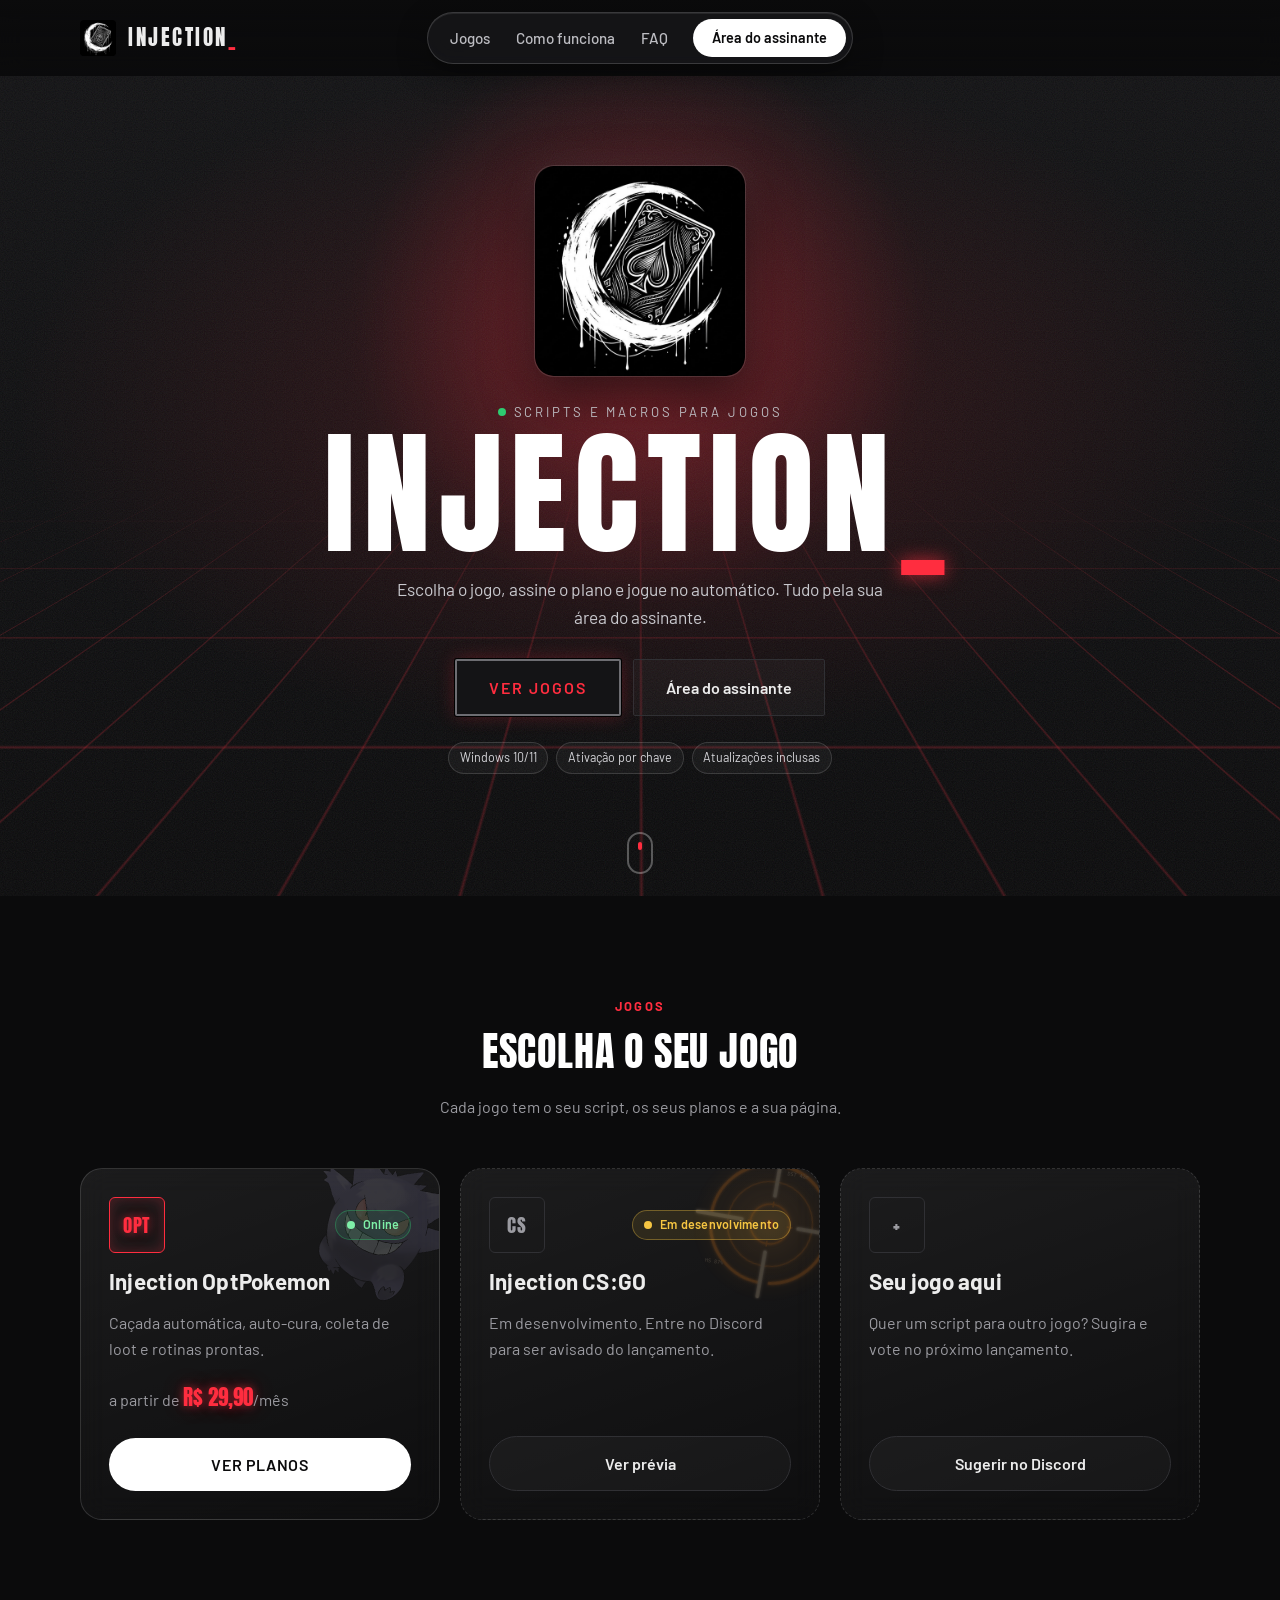
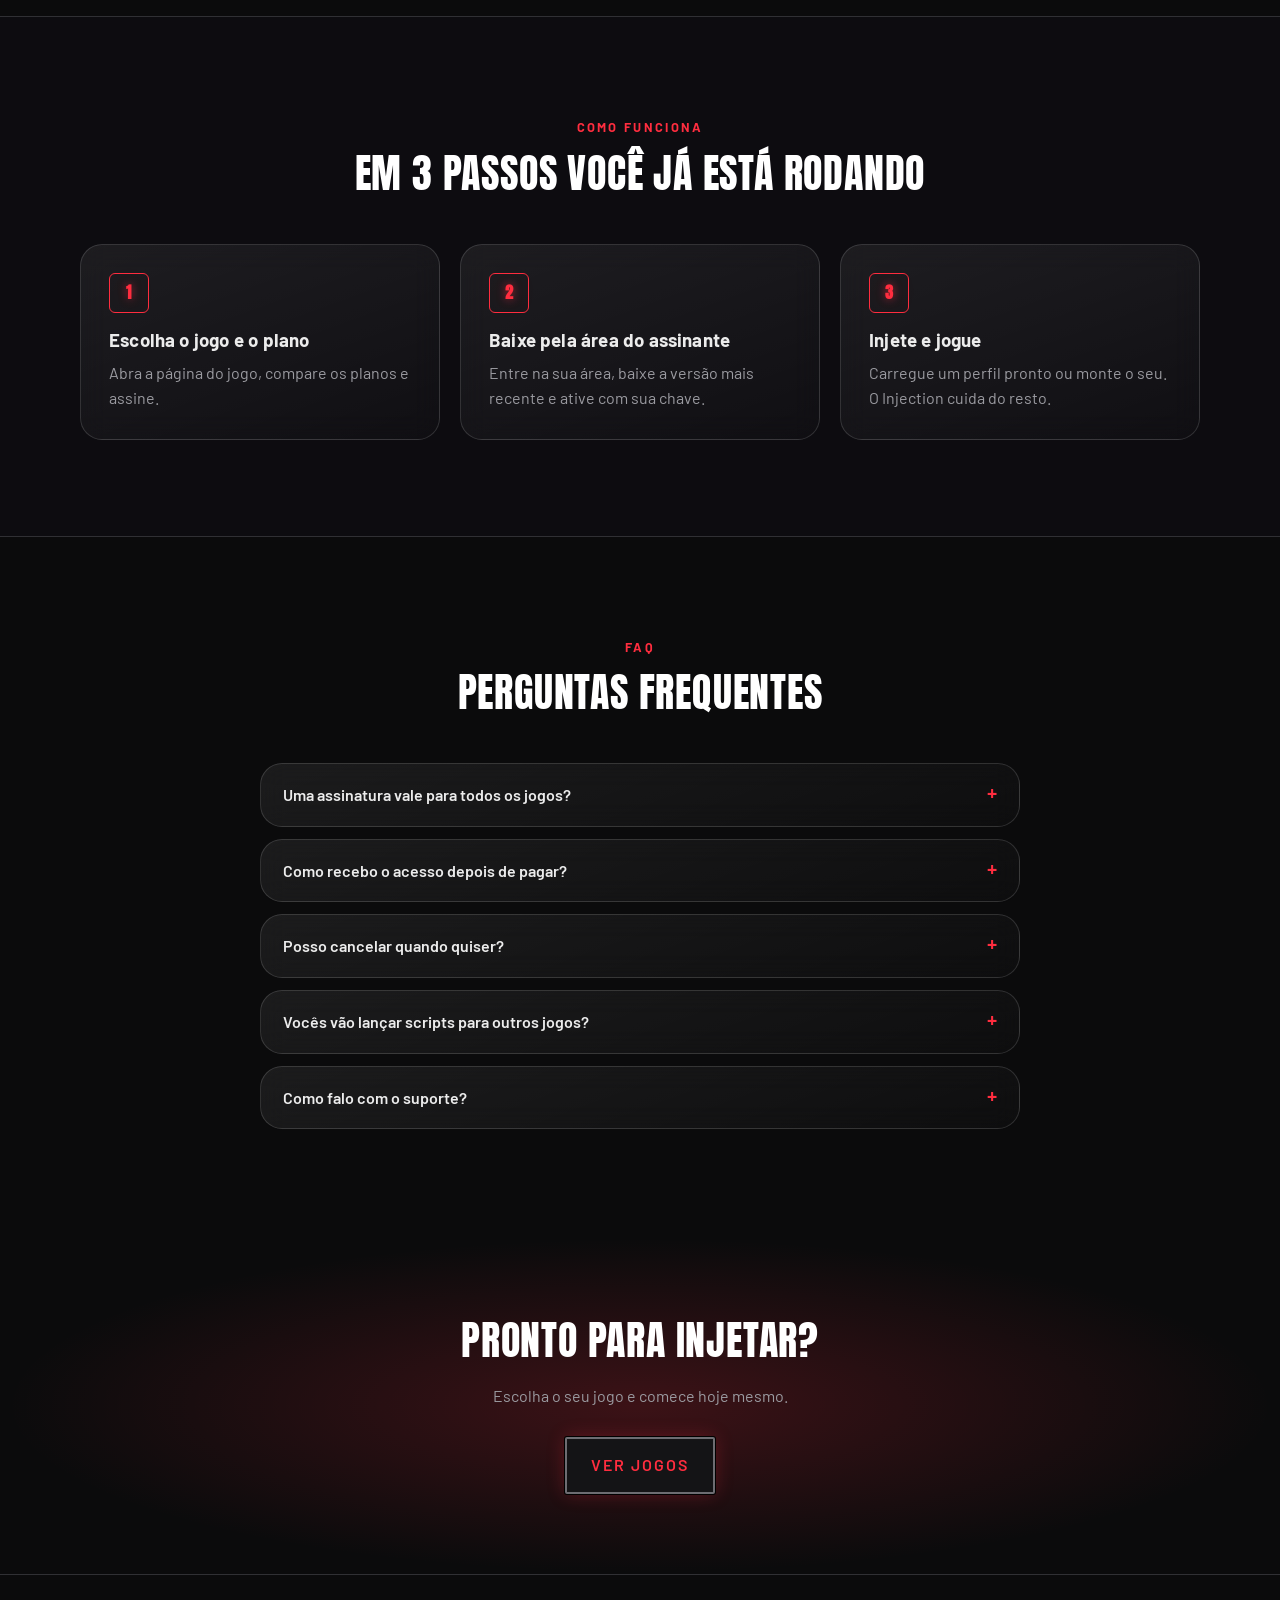
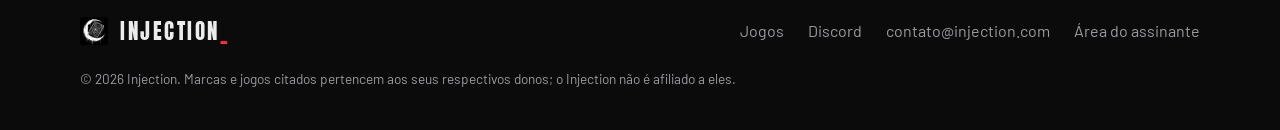
==== commit 63082b5f: "Usa o logo enviado (lua com carta de ás) no topo, menu, painéis e ícone Co-Authored-By: Claude Opus " ====
--- a/index.html
+++ b/index.html
@@ -8,7 +8,7 @@
   <meta property="og:title" content="Injection | Scripts e macros para jogos" />
   <meta property="og:description" content="Injection: scripts e macros por assinatura para vários jogos. Escolha o jogo, veja os recursos e assine." />
   <meta name="theme-color" content="#0b0b0c" />
-  <link rel="icon" href="assets/logo.svg" type="image/svg+xml" />
+  <link rel="icon" href="assets/logo-192.png" type="image/png" />
   <link rel="preconnect" href="https://fonts.googleapis.com" />
   <link rel="preconnect" href="https://fonts.gstatic.com" crossorigin />
   <link href="https://fonts.googleapis.com/css2?family=Anton&family=Barlow:wght@400;500;600;700&display=swap" rel="stylesheet" />
@@ -18,7 +18,7 @@
   <header class="nav" id="topo">
     <div class="container nav__inner">
       <a href="index.html" class="brand" aria-label="Injection, início">
-        <img src="assets/logo.svg" alt="" width="36" height="36" />
+        <img src="assets/logo-192.png" alt="" width="36" height="36" />
         <span>injection<strong>_</strong></span>
       </a>
       <button class="nav__toggle" aria-label="Abrir menu" aria-expanded="false" aria-controls="menu">
@@ -38,26 +38,7 @@
       <div class="marca__grid" aria-hidden="true"></div>
       <div class="marca__glow" aria-hidden="true"></div>
       <div class="container marca__inner">
-        <svg class="marca__logo" viewBox="0 0 200 200" aria-hidden="true">
-          <defs>
-            <filter id="mlr" x="-10%" y="-10%" width="120%" height="120%"><feTurbulence type="fractalNoise" baseFrequency=".09" numOctaves="2" seed="7"/><feDisplacementMap in="SourceGraphic" scale="5"/></filter>
-            <mask id="mlm"><rect width="200" height="200" fill="#000"/><circle cx="90" cy="88" r="72" fill="#fff"/><circle cx="108" cy="80" r="63" fill="#000"/></mask>
-          </defs>
-          
-          <g class="marca__lua" filter="url(#mlr)"><rect width="200" height="200" fill="#fff" mask="url(#mlm)"/><path d="M30 120c-6-20-4-46 10-66M24 96c0-14 4-26 10-36" fill="none" stroke="#000" stroke-width="1.6" stroke-linecap="round"/></g>
-          <g class="marca__gotas" fill="#fff"><path d="M48.0 140C48.0 158.0 48.8 173.6 48.8 174.8A1.6 1.6 0 1 0 51.2 174.8C51.2 173.6 52.0 158.0 52.0 140Z M56.8 148C56.8 157.0 57.3 164.6 57.3 165.3A0.9 0.9 0 1 0 58.7 165.3C58.7 164.6 59.2 157.0 59.2 148Z M68.4 154C68.4 167.0 69.0 178.1 69.0 179.0A1.2 1.2 0 1 0 71.0 179.0C71.0 178.1 71.6 167.0 71.6 154Z M76.7 156C76.7 172.0 77.6 185.2 77.6 186.6A1.8 1.8 0 1 0 80.4 186.6C80.4 185.2 81.3 172.0 81.3 156Z M86.8 158C86.8 168.0 87.3 176.6 87.3 177.3A0.9 0.9 0 1 0 88.7 177.3C88.7 176.6 89.2 168.0 89.2 158Z M96.3 158C96.3 171.0 97.0 182.0 97.0 183.0A1.3 1.3 0 1 0 99.0 183.0C99.0 182.0 99.7 171.0 99.7 158Z M110.9 154C110.9 162.0 111.3 168.7 111.3 169.3A0.9 0.9 0 1 0 112.7 169.3C112.7 168.7 113.1 162.0 113.1 154Z M122.5 150C122.5 168.0 123.1 184.2 123.1 185.1A1.2 1.2 0 1 0 124.9 185.1C124.9 184.2 125.5 168.0 125.5 150Z M135.0 142C135.0 152.0 135.4 160.8 135.4 161.4A0.8 0.8 0 1 0 136.6 161.4C136.6 160.8 137.0 152.0 137.0 142Z M64.4 32C64.4 51.0 65.0 68.1 65.0 69.0A1.2 1.2 0 1 0 67.0 69.0C67.0 68.1 67.6 51.0 67.6 32Z M74.9 24C74.9 36.0 75.3 46.7 75.3 47.3A0.9 0.9 0 1 0 76.7 47.3C76.7 46.7 77.1 36.0 77.1 24Z M88.7 18C88.7 38.0 89.2 56.4 89.2 57.2A1.0 1.0 0 1 0 90.8 57.2C90.8 56.4 91.3 38.0 91.3 18Z M101.1 16C101.1 25.0 101.5 32.9 101.5 33.5A0.7 0.7 0 1 0 102.5 33.5C102.5 32.9 102.9 25.0 102.9 16Z"/></g>
-          <circle class="marca__drop" cx="79" cy="186" r="2.6" fill="#fff"/><circle class="marca__drop marca__drop--2" cx="98" cy="182" r="2.2" fill="#fff"/>
-          <g class="marca__carta"><g transform="rotate(-16 122 98)">
-              <rect x="96" y="61" width="52" height="74" rx="5" fill="#000"/>
-              <path d="M97 63.5c16-1.5 34-1 50 0M147.5 62c1 24 .5 48-.5 72M146 134.5c-16 1-34 1-49 0M95.5 135c-.8-24-.5-48 .8-73" fill="none" stroke="#fff" stroke-width="3.2" stroke-linecap="round"/>
-              <path d="M99 66.5c14-1 30-.8 45 .2M144.5 66c.6 22 .4 44-.3 65M100 131.5c-1-22-.6-44 .3-65" fill="none" stroke="#fff" stroke-width="1.1" stroke-opacity=".8" stroke-linecap="round"/>
-              <path d="M102 76c0-6 4-9 9-8M102 72c3-3 7-3 9 0M142 120c0 6-4 9-9 8M142 124c-3 3-7 3-9 0" fill="none" stroke="#fff" stroke-width="1.6" stroke-linecap="round"/>
-              <path d="M137 70l3.5 4.5-3.5 4.5-3.5-4.5zM107 117l3.5 4.5-3.5 4.5-3.5-4.5z" fill="#fff"/>
-              <path d="M106 90l9 5M105 96l9 3M107 104l8 0M139 106l-9-5M140 100l-9-3M138 92l-8 0M112 82l6 6M132 114l-6-6" stroke="#fff" stroke-width="1.1" stroke-opacity=".75" stroke-linecap="round"/>
-              <path d="M122 82c4 8 13 11 13 18 0 6-7 8-11 4l3 9h-10l3-9c-4 4-11 2-11-4 0-7 9-10 13-18z" fill="#fff"/>
-              <path d="M119 92c-2 3-5 5-5 8" stroke="#000" stroke-width="1.4" stroke-linecap="round" fill="none"/>
-            </g></g>
-        </svg>
+        <img class="marca__logo" src="assets/logo.png" alt="" width="200" height="200" />
         <p class="marca__tag"><span class="marca__dot" aria-hidden="true"></span>scripts e macros para jogos</p>
         <h1 class="marca__nome" id="marca-titulo" aria-label="Injection">
           <span aria-hidden="true">I</span><span aria-hidden="true">N</span><span aria-hidden="true">J</span><span aria-hidden="true">E</span><span aria-hidden="true">C</span><span aria-hidden="true">T</span><span aria-hidden="true">I</span><span aria-hidden="true">O</span><span aria-hidden="true">N</span><b aria-hidden="true">_</b>
@@ -127,7 +108,7 @@
   <footer class="footer">
     <div class="container footer__inner">
       <div class="brand">
-        <img src="assets/logo.svg" alt="" width="28" height="28" />
+        <img src="assets/logo-192.png" alt="" width="28" height="28" />
         <span>injection<strong>_</strong></span>
       </div>
       <nav class="footer__links">
--- a/assets/styles.css
+++ b/assets/styles.css
@@ -853,17 +853,7 @@
   animation: marca-pulso 3.6s ease-in-out infinite;
 }
 .marca__inner { display: flex; flex-direction: column; align-items: center; }
-.marca__logo { width: clamp(130px, 22vw, 200px); height: auto; filter: drop-shadow(0 0 22px rgba(255, 255, 255, .22)); animation: marca-entra .9s cubic-bezier(.2, .8, .2, 1) both, marca-flutua 5s ease-in-out 1s infinite; overflow: visible; }
-.marca__lua { transform-box: fill-box; transform-origin: 50% 50%; animation: marca-lua 1.1s cubic-bezier(.2, .8, .2, 1) .1s both; }
-.marca__gotas { clip-path: inset(0 0 100% 0); animation: marca-escorre 1.4s ease-in .9s forwards; }
-.marca__carta { transform-box: fill-box; transform-origin: 50% 50%; animation: marca-carta .9s cubic-bezier(.2, .8, .2, 1) .5s both, marca-balanca 6s ease-in-out 2s infinite; }
-.marca__drop { opacity: 0; animation: marca-gota 2.8s ease-in 2.3s infinite; }
-.marca__drop--2 { animation-delay: 3.6s; }
-@keyframes marca-lua { from { opacity: 0; transform: rotate(-70deg) scale(.7); } to { opacity: 1; transform: none; } }
-@keyframes marca-escorre { to { clip-path: inset(0 0 0 0); } }
-@keyframes marca-carta { from { opacity: 0; transform: perspective(400px) rotateY(90deg) scale(.6); } to { opacity: 1; transform: none; } }
-@keyframes marca-balanca { 0%, 100% { transform: rotate(0); } 50% { transform: rotate(-5deg); } }
-@keyframes marca-gota { 0% { opacity: 0; transform: translateY(0); } 10% { opacity: 1; } 70% { opacity: 0; transform: translateY(34px); } 100% { opacity: 0; } }
+.marca__logo { width: clamp(140px, 22vw, 210px); height: auto; border-radius: 9%; box-shadow: 0 0 0 1px rgba(255, 255, 255, .12), 0 18px 50px rgba(0, 0, 0, .6), 0 0 40px rgba(255, 255, 255, .08); animation: marca-entra .9s cubic-bezier(.2, .8, .2, 1) both, marca-flutua 5s ease-in-out 1s infinite; }
 .marca__tag { display: inline-flex; align-items: center; gap: 8px; margin: 26px 0 6px; font-size: .82rem; text-transform: uppercase; letter-spacing: .22em; color: #bdbdc2; animation: marca-sobe .7s ease 1s both; }
 .marca__dot { color: #2ecc71; width: 8px; height: 8px; border-radius: 50%; background: #2ecc71; box-shadow: 0 0 0 0 rgba(46, 204, 113, .6); animation: ping 2s infinite; }
 .marca__nome { margin: 0; font-family: var(--display); font-weight: 400; line-height: .95; letter-spacing: .06em; font-size: clamp(3.2rem, 12vw, 8.5rem); color: #fff; display: flex; }
@@ -894,6 +884,5 @@
 @media (max-width: 600px) { .marca { padding: 40px 0 80px; } .marca__sub { font-size: 1rem; padding: 0 8px; } }
 @media (prefers-reduced-motion: reduce) {
   .marca *, .marca__grid, .marca__glow { animation: none !important; }
-  .marca__gotas { clip-path: none; }
   .marca__nome span, .marca__tag, .marca__sub, .marca__cta, .marca__chips { opacity: 1; transform: none; }
 }
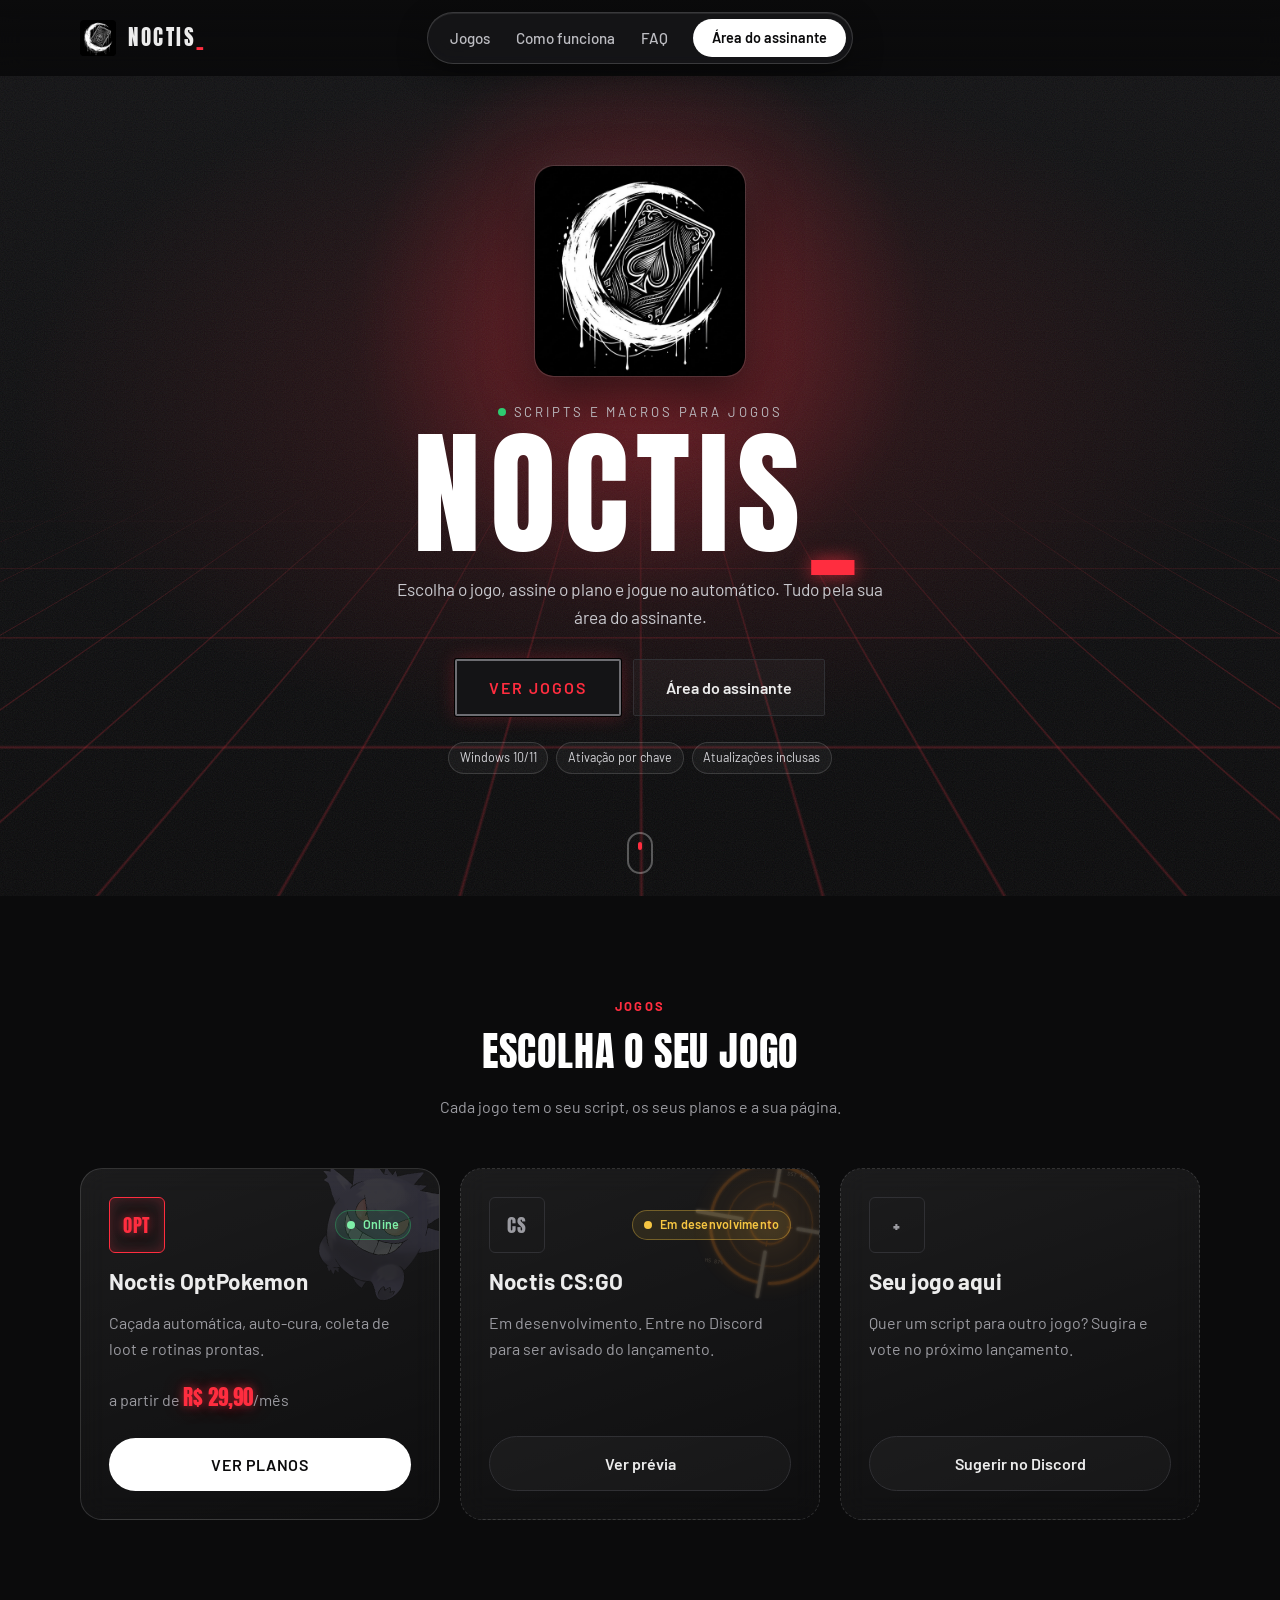
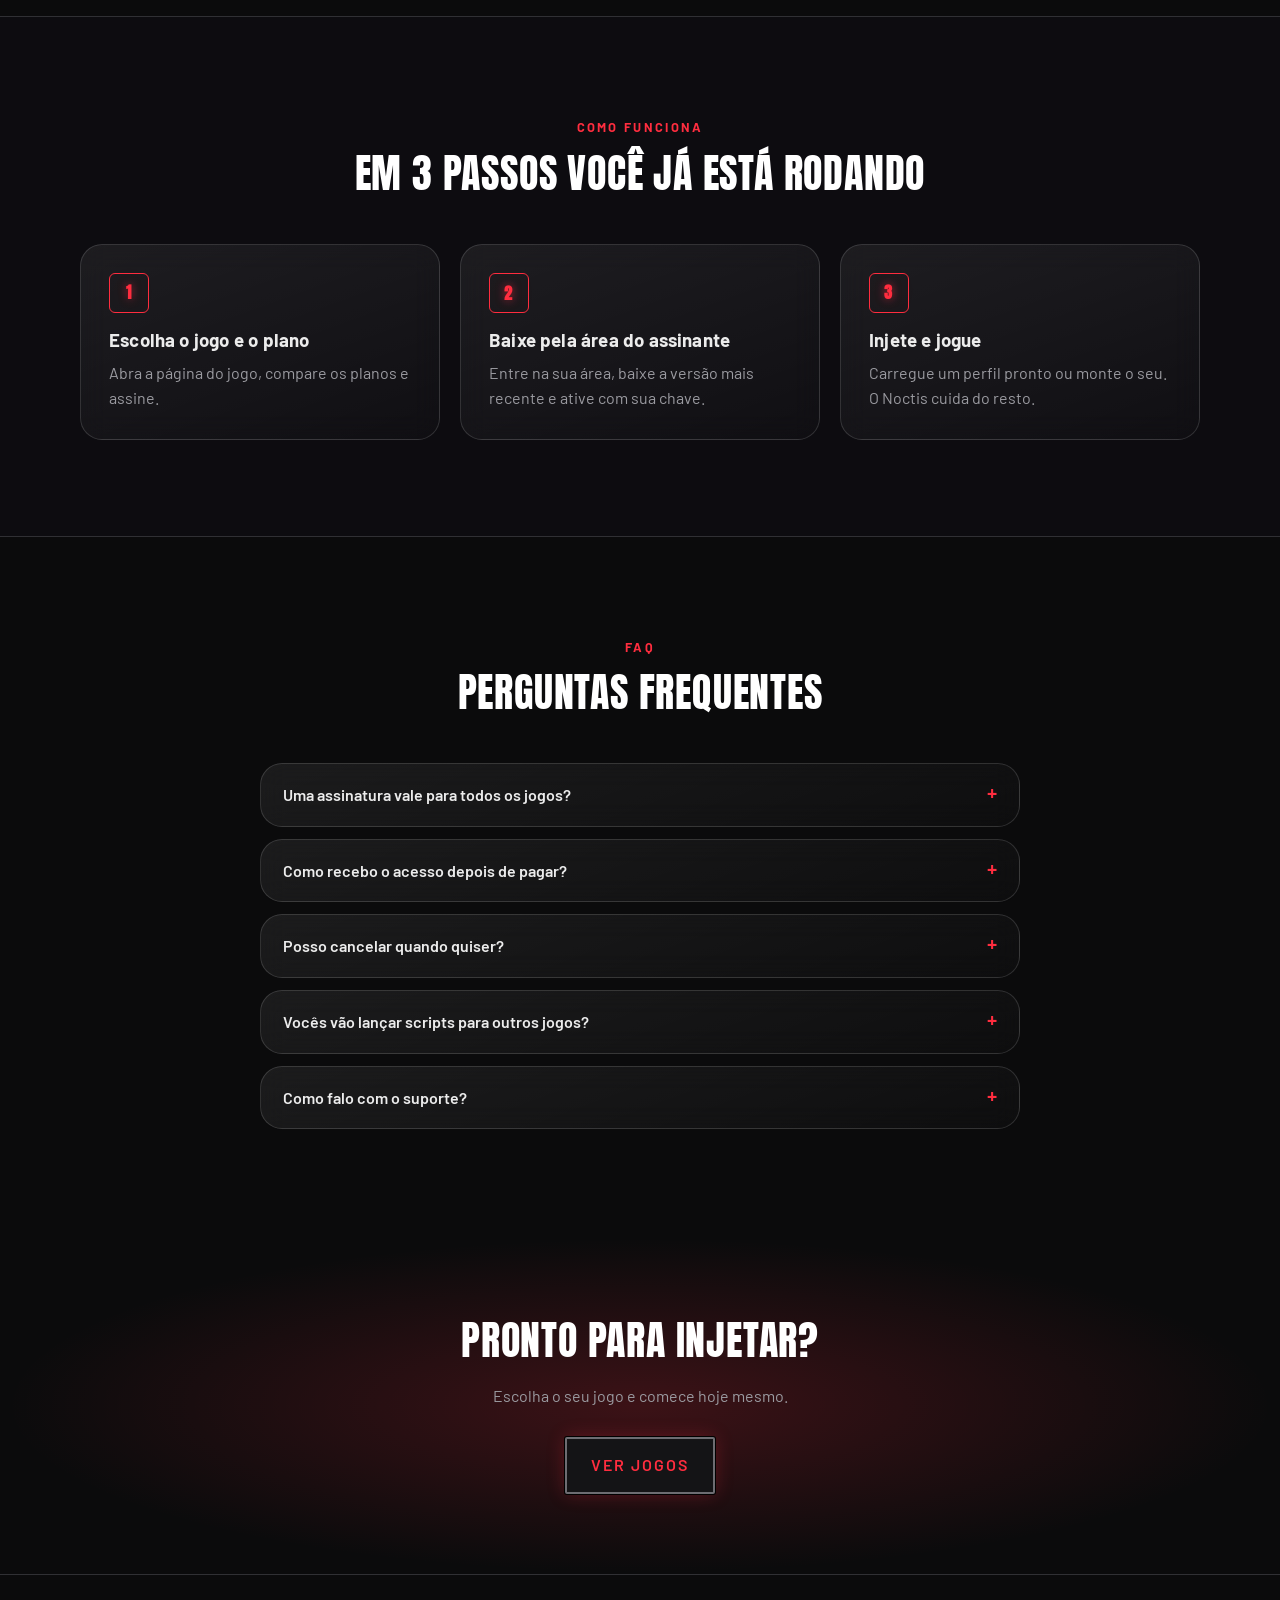
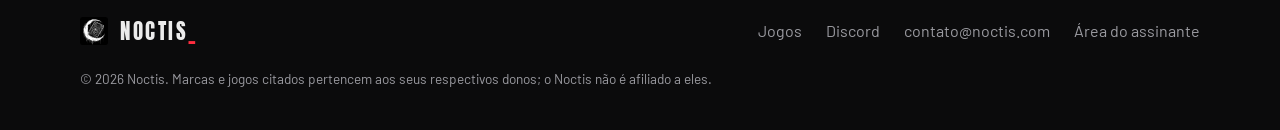
==== commit 5435ce90: "Nome da marca passa a ser Noctis em todo o site, painéis e e-mails Co-Authored-By: Claude Opus 5.5 (" ====
--- a/index.html
+++ b/index.html
@@ -3,10 +3,10 @@
 <head>
   <meta charset="utf-8" />
   <meta name="viewport" content="width=device-width, initial-scale=1" />
-  <title>Injection | Scripts e macros para jogos</title>
-  <meta name="description" content="Injection: scripts e macros por assinatura para vários jogos. Escolha o jogo, veja os recursos e assine." />
-  <meta property="og:title" content="Injection | Scripts e macros para jogos" />
-  <meta property="og:description" content="Injection: scripts e macros por assinatura para vários jogos. Escolha o jogo, veja os recursos e assine." />
+  <title>Noctis | Scripts e macros para jogos</title>
+  <meta name="description" content="Noctis: scripts e macros por assinatura para vários jogos. Escolha o jogo, veja os recursos e assine." />
+  <meta property="og:title" content="Noctis | Scripts e macros para jogos" />
+  <meta property="og:description" content="Noctis: scripts e macros por assinatura para vários jogos. Escolha o jogo, veja os recursos e assine." />
   <meta name="theme-color" content="#0b0b0c" />
   <link rel="icon" href="assets/logo-192.png" type="image/png" />
   <link rel="preconnect" href="https://fonts.googleapis.com" />
@@ -17,9 +17,9 @@
 <body>
   <header class="nav" id="topo">
     <div class="container nav__inner">
-      <a href="index.html" class="brand" aria-label="Injection, início">
+      <a href="index.html" class="brand" aria-label="Noctis, início">
         <img src="assets/logo-192.png" alt="" width="36" height="36" />
-        <span>injection<strong>_</strong></span>
+        <span>noctis<strong>_</strong></span>
       </a>
       <button class="nav__toggle" aria-label="Abrir menu" aria-expanded="false" aria-controls="menu">
         <span></span><span></span><span></span>
@@ -40,8 +40,8 @@
       <div class="container marca__inner">
         <img class="marca__logo" src="assets/logo.png" alt="" width="200" height="200" />
         <p class="marca__tag"><span class="marca__dot" aria-hidden="true"></span>scripts e macros para jogos</p>
-        <h1 class="marca__nome" id="marca-titulo" aria-label="Injection">
-          <span aria-hidden="true">I</span><span aria-hidden="true">N</span><span aria-hidden="true">J</span><span aria-hidden="true">E</span><span aria-hidden="true">C</span><span aria-hidden="true">T</span><span aria-hidden="true">I</span><span aria-hidden="true">O</span><span aria-hidden="true">N</span><b aria-hidden="true">_</b>
+        <h1 class="marca__nome" id="marca-titulo" aria-label="Noctis">
+          <span aria-hidden="true">N</span><span aria-hidden="true">O</span><span aria-hidden="true">C</span><span aria-hidden="true">T</span><span aria-hidden="true">I</span><span aria-hidden="true">S</span><b aria-hidden="true">_</b>
         </h1>
         <p class="marca__sub">Escolha o jogo, assine o plano e jogue no automático. Tudo pela sua área do assinante.</p>
         <div class="marca__cta">
@@ -75,7 +75,7 @@
         <ol class="steps">
           <li><span class="steps__n">1</span><h3>Escolha o jogo e o plano</h3><p>Abra a página do jogo, compare os planos e assine.</p></li>
           <li><span class="steps__n">2</span><h3>Baixe pela área do assinante</h3><p>Entre na sua área, baixe a versão mais recente e ative com sua chave.</p></li>
-          <li><span class="steps__n">3</span><h3>Injete e jogue</h3><p>Carregue um perfil pronto ou monte o seu. O Injection cuida do resto.</p></li>
+          <li><span class="steps__n">3</span><h3>Injete e jogue</h3><p>Carregue um perfil pronto ou monte o seu. O Noctis cuida do resto.</p></li>
         </ol>
       </div>
     </section>
@@ -109,7 +109,7 @@
     <div class="container footer__inner">
       <div class="brand">
         <img src="assets/logo-192.png" alt="" width="28" height="28" />
-        <span>injection<strong>_</strong></span>
+        <span>noctis<strong>_</strong></span>
       </div>
       <nav class="footer__links">
         <a href="index.html#jogos">Jogos</a>
@@ -117,7 +117,7 @@
         <a href="#" data-link="email">E-mail</a>
         <a href="area.html">Área do assinante</a>
       </nav>
-      <p class="footer__legal">© <span id="ano"></span> Injection. <span id="aviso">Marcas e jogos citados pertencem aos seus respectivos donos; o Injection não é afiliado a eles.</span></p>
+      <p class="footer__legal">© <span id="ano"></span> Noctis. <span id="aviso">Marcas e jogos citados pertencem aos seus respectivos donos; o Noctis não é afiliado a eles.</span></p>
     </div>
   </footer>
 
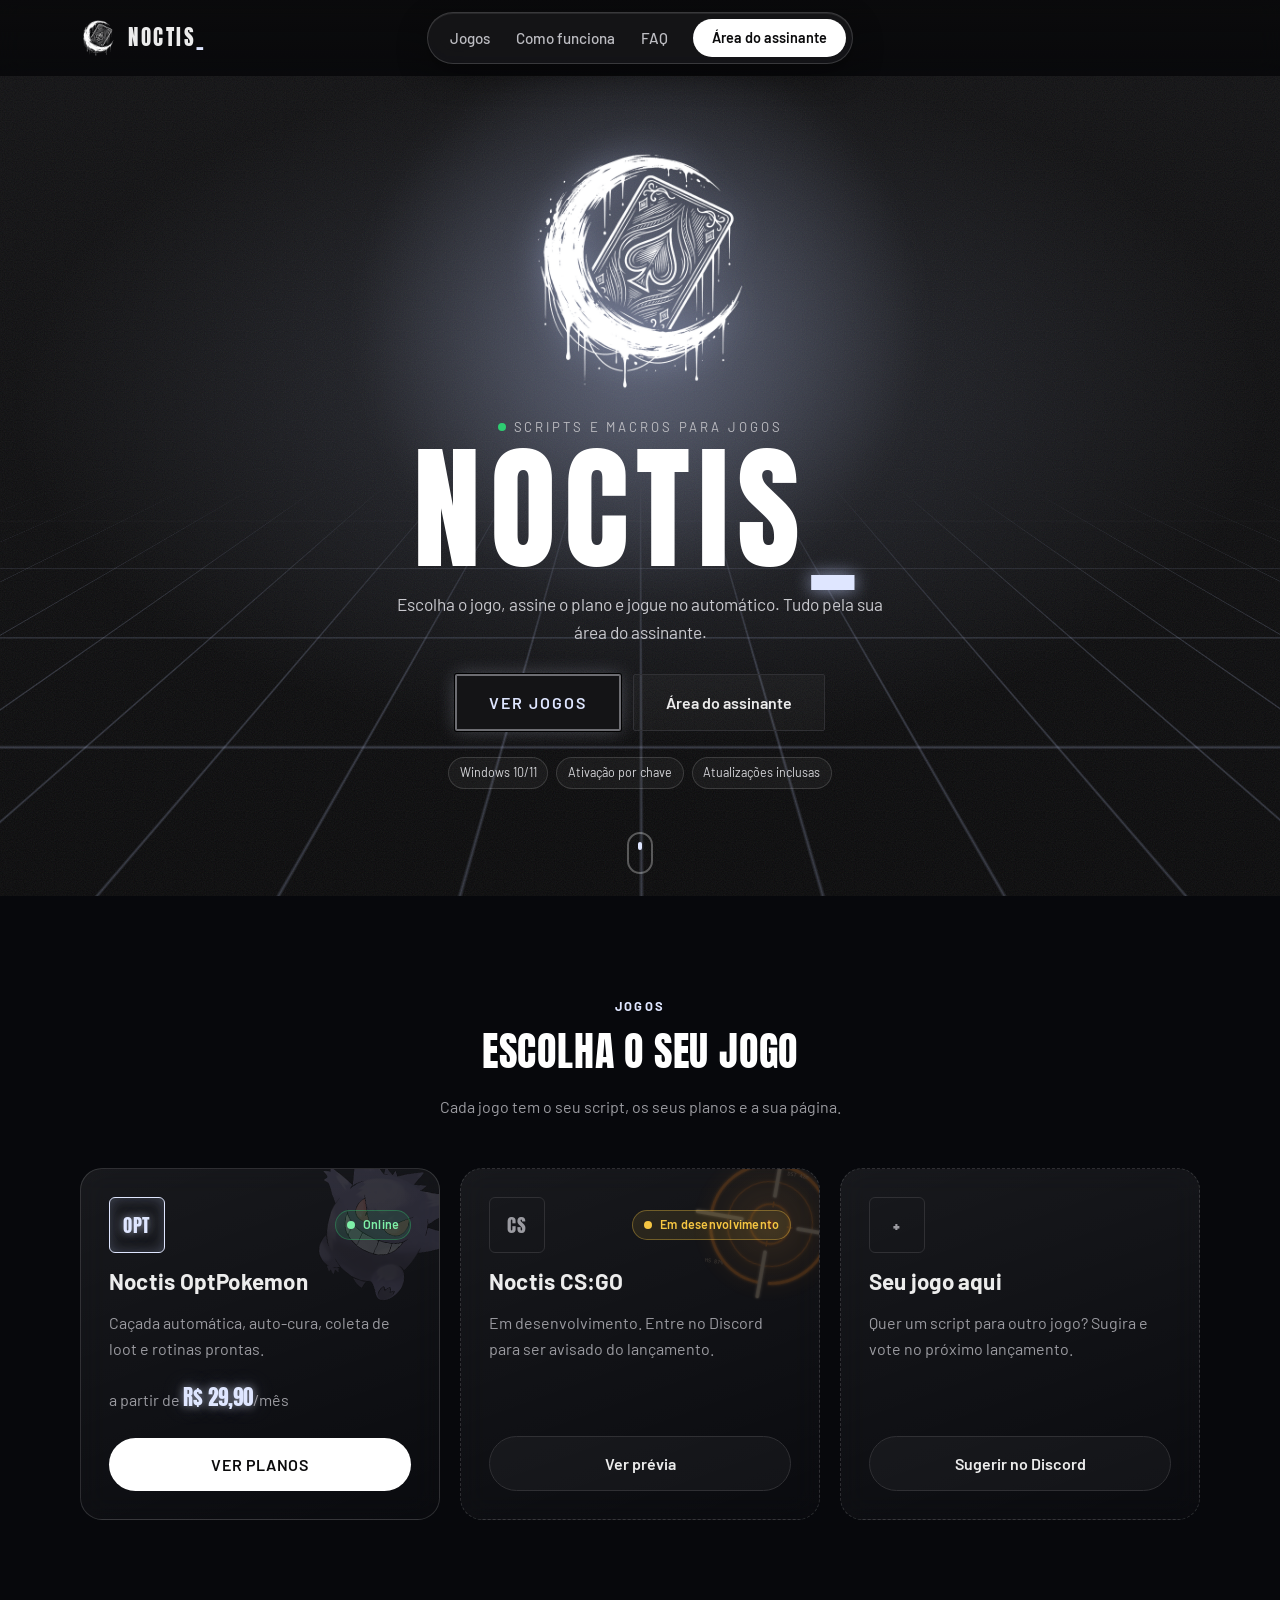
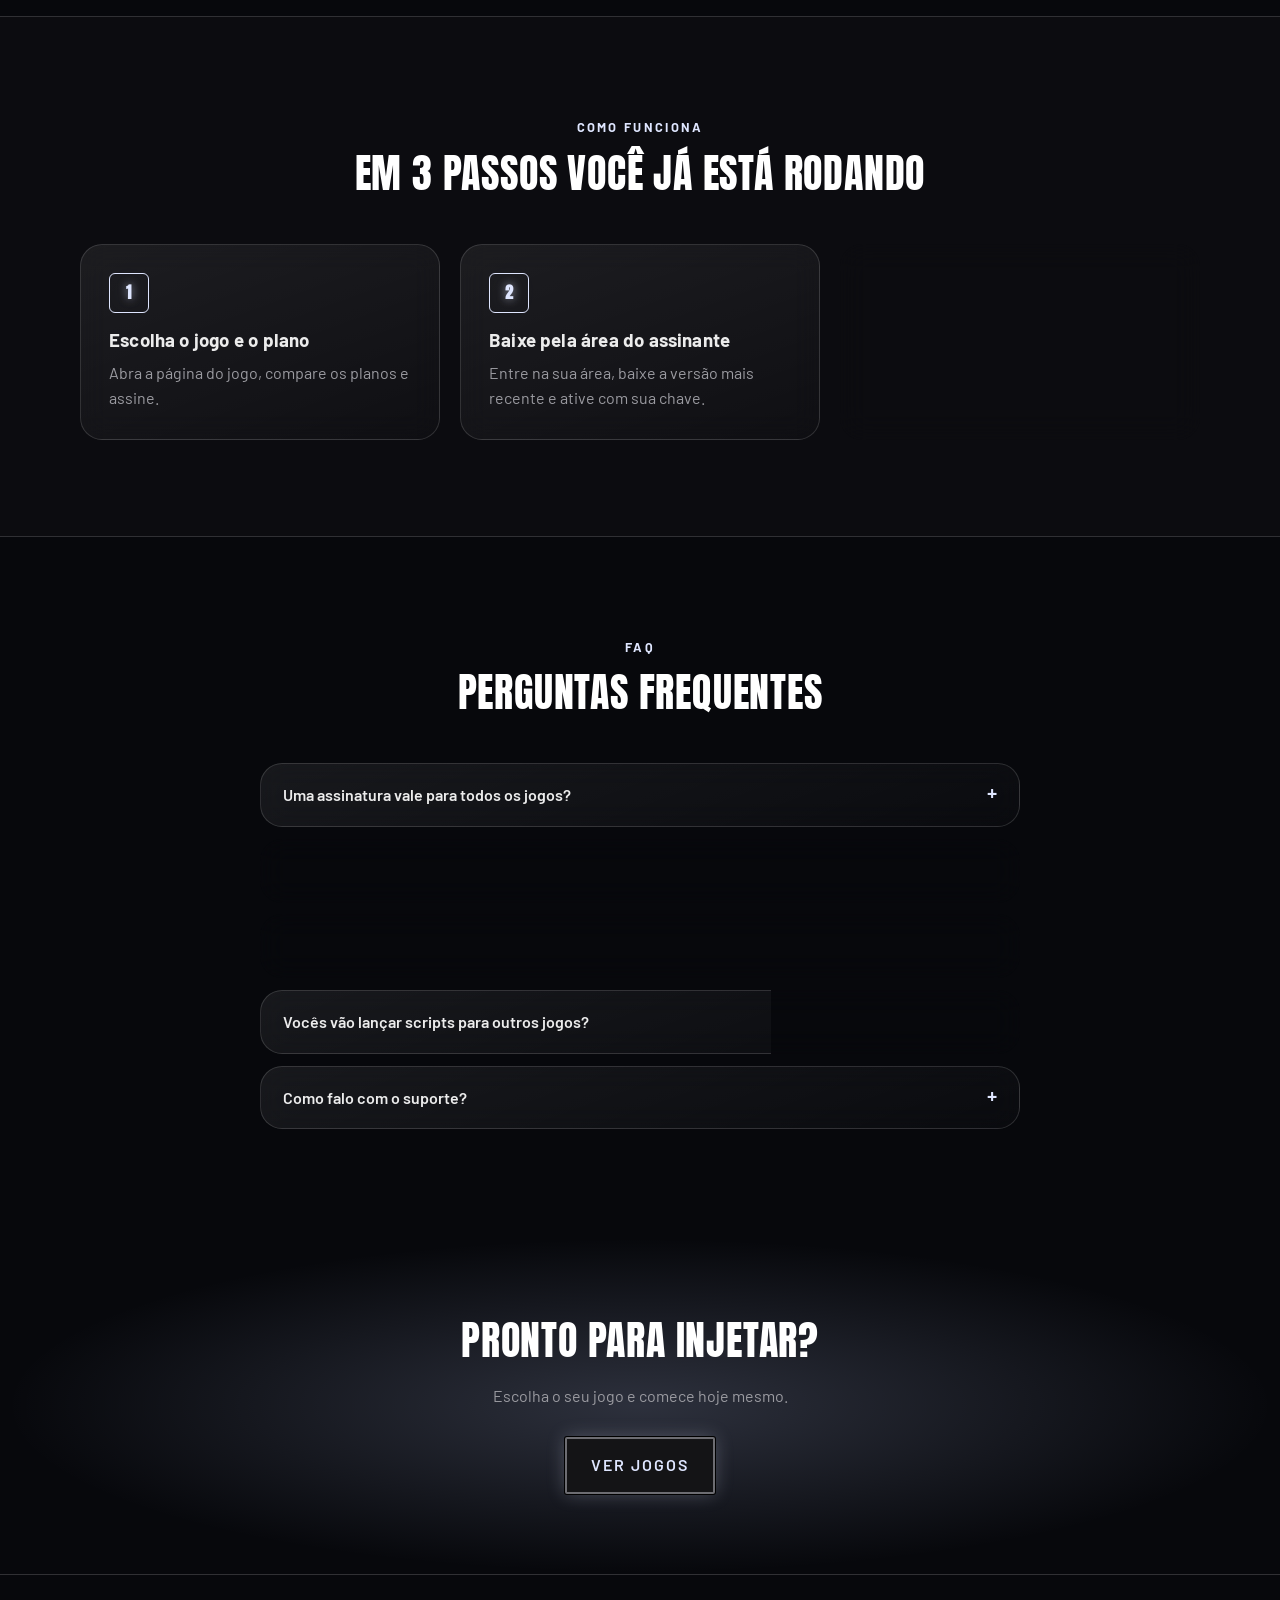
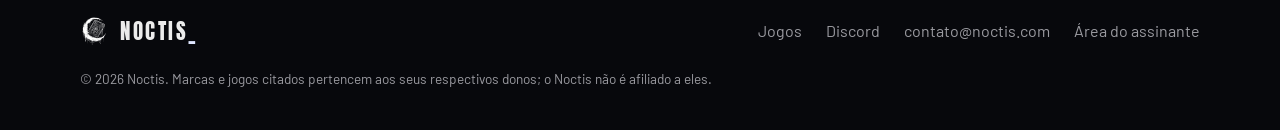
==== commit 1c6c4533: "Logo com fundo transparente, tira o resto do nome Injection e força o navegador a baixar a versão no" ====
--- a/index.html
+++ b/index.html
@@ -8,17 +8,17 @@
   <meta property="og:title" content="Noctis | Scripts e macros para jogos" />
   <meta property="og:description" content="Noctis: scripts e macros por assinatura para vários jogos. Escolha o jogo, veja os recursos e assine." />
   <meta name="theme-color" content="#0b0b0c" />
-  <link rel="icon" href="assets/logo-192.png" type="image/png" />
+  <link rel="icon" href="assets/logo-192.png?v=3" type="image/png" />
   <link rel="preconnect" href="https://fonts.googleapis.com" />
   <link rel="preconnect" href="https://fonts.gstatic.com" crossorigin />
   <link href="https://fonts.googleapis.com/css2?family=Anton&family=Barlow:wght@400;500;600;700&display=swap" rel="stylesheet" />
-  <link rel="stylesheet" href="assets/styles.css" />
+  <link rel="stylesheet" href="assets/styles.css?v=3" />
 </head>
 <body>
   <header class="nav" id="topo">
     <div class="container nav__inner">
       <a href="index.html" class="brand" aria-label="Noctis, início">
-        <img src="assets/logo-192.png" alt="" width="36" height="36" />
+        <img src="assets/logo-192.png?v=3" alt="" width="36" height="36" />
         <span>noctis<strong>_</strong></span>
       </a>
       <button class="nav__toggle" aria-label="Abrir menu" aria-expanded="false" aria-controls="menu">
@@ -38,7 +38,7 @@
       <div class="marca__grid" aria-hidden="true"></div>
       <div class="marca__glow" aria-hidden="true"></div>
       <div class="container marca__inner">
-        <img class="marca__logo" src="assets/logo.png" alt="" width="200" height="200" />
+        <img class="marca__logo" src="assets/logo.png?v=3" alt="" width="200" height="200" />
         <p class="marca__tag"><span class="marca__dot" aria-hidden="true"></span>scripts e macros para jogos</p>
         <h1 class="marca__nome" id="marca-titulo" aria-label="Noctis">
           <span aria-hidden="true">N</span><span aria-hidden="true">O</span><span aria-hidden="true">C</span><span aria-hidden="true">T</span><span aria-hidden="true">I</span><span aria-hidden="true">S</span><b aria-hidden="true">_</b>
@@ -108,7 +108,7 @@
   <footer class="footer">
     <div class="container footer__inner">
       <div class="brand">
-        <img src="assets/logo-192.png" alt="" width="28" height="28" />
+        <img src="assets/logo-192.png?v=3" alt="" width="28" height="28" />
         <span>noctis<strong>_</strong></span>
       </div>
       <nav class="footer__links">
@@ -121,8 +121,8 @@
     </div>
   </footer>
 
-  <script src="assets/config.js"></script>
-  <script src="assets/games.js"></script>
-  <script src="assets/main.js"></script>
+  <script src="assets/config.js?v=3"></script>
+  <script src="assets/games.js?v=3"></script>
+  <script src="assets/main.js?v=3"></script>
 </body>
 </html>
--- a/assets/styles.css
+++ b/assets/styles.css
@@ -1,21 +1,21 @@
 :root {
-  --bg: #0b0b0c;
-  --bg-alt: #111113;
+  --bg: #07080c;
+  --bg-alt: #0d0f15;
   --surface: rgba(24, 24, 27, .92);
   --surface-2: #232326;
   --border: #303034;
   --text: #ececec;
   --muted: #9b9ba1;
-  --neon: #ff2d3f;
-  --neon-d: #c51626;
+  --neon: #dfe6ff;
+  --neon-d: #8e9bbd;
   --cyan: #d4d4d8;
-  --red: #ff2d3f;
+  --red: #ff5a6a;
   --yellow: #f5c542;
   --band: #9a9a9e;
   --radius: 6px;
   --mono: "Barlow", system-ui, -apple-system, "Segoe UI", Roboto, sans-serif;
   --display: "Anton", "Bebas Neue", Impact, sans-serif;
-  --glow: 0 0 8px rgba(255, 45, 63, .55), 0 0 22px rgba(255, 45, 63, .25);
+  --glow: 0 0 8px rgba(196, 210, 255, .55), 0 0 22px rgba(196, 210, 255, .25);
   --shadow: 0 20px 60px rgba(0, 0, 0, .6);
 }
 
@@ -49,7 +49,7 @@
   background: var(--neon); color: #09090b; box-shadow: var(--glow);
   text-transform: uppercase; letter-spacing: .06em;
 }
-.btn--primary:hover { background: #fff; box-shadow: 0 0 10px #fff, 0 0 26px rgba(255, 45, 63, .8); }
+.btn--primary:hover { background: #fff; box-shadow: 0 0 10px #fff, 0 0 26px rgba(196, 210, 255, .8); }
 .btn--ghost { border-color: var(--border); background: rgba(255, 255, 255, .03); color: var(--text); }
 .btn--ghost:hover { border-color: var(--neon); }
 .btn--sm { padding: .5em 1em; font-size: .9rem; }
@@ -75,7 +75,7 @@
 .hero { position: relative; overflow: hidden; padding: 96px 0 80px; }
 .hero__glow {
   position: absolute; inset: -30% -10% auto auto; width: 720px; height: 720px;
-  background: radial-gradient(circle, rgba(255, 45, 63, .35), transparent 60%);
+  background: radial-gradient(circle, rgba(196, 210, 255, .35), transparent 60%);
   filter: blur(20px); pointer-events: none;
 }
 .hero__inner { position: relative; display: grid; grid-template-columns: 1.1fr 1fr; gap: 56px; align-items: center; }
@@ -142,7 +142,7 @@
   position: relative; display: flex; flex-direction: column;
   background: var(--surface); border: 1px solid var(--border); border-radius: var(--radius); padding: 32px 28px;
 }
-.plan--featured { border-color: var(--neon); background: linear-gradient(180deg, rgba(255, 45, 63, .12), var(--surface) 40%); box-shadow: 0 0 0 1px var(--neon), var(--shadow); }
+.plan--featured { border-color: var(--neon); background: linear-gradient(180deg, rgba(196, 210, 255, .12), var(--surface) 40%); box-shadow: 0 0 0 1px var(--neon), var(--shadow); }
 .plan__badge { position: absolute; top: -13px; left: 50%; transform: translateX(-50%); background: var(--cyan); color: #09090b; font-size: .78rem; font-weight: 800; padding: .3em .9em; border-radius: 2px; white-space: nowrap; }
 .plan__desc { color: var(--muted); min-height: 3.2em; }
 .plan__price { display: flex; align-items: baseline; gap: 4px; margin: .25em 0 1.25em; }
@@ -168,7 +168,7 @@
 .faq details p { padding: 0 22px 18px; margin: 0; color: var(--muted); }
 
 /* CTA */
-.cta { padding: 80px 0; text-align: center; background: radial-gradient(ellipse at center, rgba(255, 45, 63, .2), transparent 70%); }
+.cta { padding: 80px 0; text-align: center; background: radial-gradient(ellipse at center, rgba(196, 210, 255, .2), transparent 70%); }
 .cta h2 { font-size: clamp(1.8rem, 3.5vw, 2.5rem); font-weight: 800; }
 .cta p { color: var(--muted); margin-bottom: 1.75rem; }
 
@@ -190,7 +190,7 @@
   width: 100%; padding: .8em 1em; border-radius: var(--radius); border: 1px solid var(--border);
   background: var(--bg); color: var(--text); font: inherit;
 }
-.field input:focus { outline: none; border-color: var(--neon); box-shadow: 0 0 0 3px rgba(255, 45, 63, .25); }
+.field input:focus { outline: none; border-color: var(--neon); box-shadow: 0 0 0 3px rgba(196, 210, 255, .25); }
 .auth__msg { margin-top: 16px; padding: 12px 14px; border-radius: var(--radius); background: rgba(243, 255, 77, .1); border: 1px solid rgba(243, 255, 77, .3); color: var(--yellow); font-size: .92rem; }
 .auth__alt { margin-top: 20px; text-align: center; color: var(--muted); font-size: .92rem; }
 .auth__alt a { color: var(--neon); font-weight: 600; }
@@ -229,28 +229,28 @@
 h3 { font-weight: 700; letter-spacing: .01em; }
 .hero h1, .section__head h2, .cta h2, .auth__card h1 { color: #ffffff; text-shadow: none; }
 .eyebrow { color: var(--neon); letter-spacing: .18em; text-transform: uppercase; }
-.pill { font-family: var(--mono); font-size: .8rem; background: rgba(255, 45, 63, .06); color: var(--neon); border-color: rgba(255, 45, 63, .35); }
+.pill { font-family: var(--mono); font-size: .8rem; background: rgba(196, 210, 255, .06); color: var(--neon); border-color: rgba(196, 210, 255, .35); }
 .section--alt { background: rgba(14, 13, 18, .8); }
 .card, .plan, .quote, .steps li, .faq details, .auth__card, .term { backdrop-filter: blur(2px); }
-.card:hover, .plan:hover { box-shadow: 0 0 0 1px var(--neon), 0 0 24px rgba(255, 45, 63, .2); }
-.card__icon { font-family: var(--display); font-size: 1rem; color: var(--neon); background: transparent; border: 1px solid var(--neon); text-shadow: var(--glow); box-shadow: inset 0 0 12px rgba(255, 45, 63, .2); }
+.card:hover, .plan:hover { box-shadow: 0 0 0 1px var(--neon), 0 0 24px rgba(196, 210, 255, .2); }
+.card__icon { font-family: var(--display); font-size: 1rem; color: var(--neon); background: transparent; border: 1px solid var(--neon); text-shadow: var(--glow); box-shadow: inset 0 0 12px rgba(196, 210, 255, .2); }
 .steps__n { background: transparent; border: 1px solid var(--neon); color: var(--neon); text-shadow: var(--glow); border-radius: var(--radius); }
-.plan--featured { background: linear-gradient(180deg, rgba(255, 45, 63, .1), var(--surface) 45%); box-shadow: 0 0 0 1px var(--neon), 0 0 40px rgba(255, 45, 63, .25); }
+.plan--featured { background: linear-gradient(180deg, rgba(196, 210, 255, .1), var(--surface) 45%); box-shadow: 0 0 0 1px var(--neon), 0 0 40px rgba(196, 210, 255, .25); }
 .plan__badge { background: var(--neon); box-shadow: var(--glow); text-transform: uppercase; }
 .plan__price .val { font-family: var(--display); font-weight: 400; color: var(--neon); text-shadow: var(--glow); }
 .plan__list li::before { content: ">"; color: var(--neon); }
 .billing__opt.is-active { background: var(--neon); color: #09090b; }
 .billing__opt.is-active em { color: #09090b; }
 .faq summary::after { color: var(--neon); }
-.term { border-color: var(--neon); box-shadow: 0 0 0 1px rgba(255, 45, 63, .25), 0 0 40px rgba(255, 45, 63, .2); }
-.term__body { min-height: 13.5em; white-space: pre-wrap; text-shadow: 0 0 4px rgba(255, 45, 63, .5); }
+.term { border-color: var(--neon); box-shadow: 0 0 0 1px rgba(196, 210, 255, .25), 0 0 40px rgba(196, 210, 255, .2); }
+.term__body { min-height: 13.5em; white-space: pre-wrap; text-shadow: 0 0 4px rgba(196, 210, 255, .5); }
 .c-g { color: var(--cyan); } .c-p { color: var(--neon); } .c-y { color: var(--yellow); }
 .caret { color: var(--neon); }
-.hero__glow { background: radial-gradient(circle, rgba(255, 45, 63, .18), transparent 60%); }
+.hero__glow { background: radial-gradient(circle, rgba(196, 210, 255, .18), transparent 60%); }
 .hero__stats strong { font-family: var(--display); font-weight: 400; color: var(--neon); text-shadow: var(--glow); }
 .auth__prompt { color: var(--neon); font-size: .85rem; margin-bottom: .5rem; }
 .field input { background: #060608; caret-color: var(--neon); }
-.field input:focus { border-color: var(--neon); box-shadow: 0 0 0 3px rgba(255, 45, 63, .2); }
+.field input:focus { border-color: var(--neon); box-shadow: 0 0 0 3px rgba(196, 210, 255, .2); }
 .auth__alt a, .footer__links a:hover { color: var(--neon); }
 
 /* Glitch */
@@ -284,7 +284,7 @@
   background: var(--surface); border: 1px solid var(--border); border-radius: var(--radius); padding: 28px;
   transition: border-color .2s, box-shadow .2s, transform .2s;
 }
-.game:hover { border-color: var(--neon); box-shadow: 0 0 0 1px var(--neon), 0 0 24px rgba(255, 45, 63, .2); transform: translateY(-3px); }
+.game:hover { border-color: var(--neon); box-shadow: 0 0 0 1px var(--neon), 0 0 24px rgba(196, 210, 255, .2); transform: translateY(-3px); }
 .game h3 { font-size: 1.4rem; margin-top: .75rem; }
 .game p { color: var(--muted); }
 .game .btn { margin-top: auto; }
@@ -292,7 +292,7 @@
 .game__tag {
   display: grid; place-items: center; min-width: 56px; height: 56px; padding: 0 10px;
   font-family: var(--display); font-size: 1.2rem; color: var(--neon); text-shadow: var(--glow);
-  border: 1px solid var(--neon); border-radius: var(--radius); box-shadow: inset 0 0 14px rgba(255, 45, 63, .25);
+  border: 1px solid var(--neon); border-radius: var(--radius); box-shadow: inset 0 0 14px rgba(196, 210, 255, .25);
 }
 .game__status { font-size: .75rem; text-transform: uppercase; letter-spacing: .08em; color: var(--cyan); border: 1px solid rgba(0, 229, 255, .4); padding: .2em .6em; border-radius: 2px; }
 .game__price { margin-bottom: 1.25rem; }
@@ -306,7 +306,7 @@
 .sr-only { position: absolute; width: 1px; height: 1px; overflow: hidden; clip: rect(0 0 0 0); white-space: nowrap; }
 .btn--primary {
   background: #141416; color: var(--neon); border: 2px solid #6d6d72;
-  box-shadow: 0 0 0 1px #000, 0 0 18px rgba(255, 45, 63, .25); text-transform: uppercase; letter-spacing: .12em;
+  box-shadow: 0 0 0 1px #000, 0 0 18px rgba(196, 210, 255, .25); text-transform: uppercase; letter-spacing: .12em;
 }
 .btn--primary:hover { background: var(--neon); color: #fff; border-color: var(--neon); box-shadow: var(--glow); }
 .stage {
@@ -541,7 +541,7 @@
 
 /* Pulso no botão principal do palco */
 .stage__cta { animation: pulse 2.6s ease-in-out infinite; }
-@keyframes pulse { 0%, 100% { box-shadow: 0 0 0 1px #000, 0 0 18px rgba(255, 45, 63, .25); } 50% { box-shadow: 0 0 0 1px #000, 0 0 34px rgba(255, 45, 63, .55); } }
+@keyframes pulse { 0%, 100% { box-shadow: 0 0 0 1px #000, 0 0 18px rgba(196, 210, 255, .25); } 50% { box-shadow: 0 0 0 1px #000, 0 0 34px rgba(196, 210, 255, .55); } }
 
 /* Menu compacto ao rolar */
 .nav__inner { transition: height .3s; }
@@ -589,7 +589,7 @@
 .status i { width: 8px; height: 8px; border-radius: 50%; background: currentColor; box-shadow: 0 0 0 0 currentColor; animation: ping 2s infinite; }
 @keyframes ping { 0% { box-shadow: 0 0 0 0 color-mix(in srgb, currentColor 60%, transparent); } 80%, 100% { box-shadow: 0 0 0 8px transparent; } }
 .status--manutencao, .status--dev { background: rgba(245, 197, 66, .1); color: #f5c542; border-color: rgba(245, 197, 66, .35); }
-.status--offline { background: rgba(255, 45, 63, .1); color: #ff6b78; border-color: rgba(255, 45, 63, .35); }
+.status--offline { background: rgba(196, 210, 255, .1); color: #ff6b78; border-color: rgba(196, 210, 255, .35); }
 .intro .status { margin: 0 auto 1rem; display: flex; }
 .stage__bar > .status { position: absolute; left: 0; top: -44px; backdrop-filter: blur(8px); background: rgba(10, 30, 18, .7); }
 .stage__bar > .status--dev { background: rgba(40, 32, 8, .75); }
@@ -747,7 +747,7 @@
 /* ===== Login e painel real ===== */
 .auth__aviso { margin: 0 0 18px; padding: 12px 14px; border-radius: 12px; font-size: .92rem; background: rgba(46, 204, 113, .1); border: 1px solid rgba(46, 204, 113, .35); color: #7ef0a8; }
 .auth__aviso--pendente { background: rgba(245, 197, 66, .08); border-color: rgba(245, 197, 66, .3); color: #f5c542; }
-.auth__aviso--falhou { background: rgba(255, 45, 63, .08); border-color: rgba(255, 45, 63, .35); color: #ff8a95; }
+.auth__aviso--falhou { background: rgba(196, 210, 255, .08); border-color: rgba(196, 210, 255, .35); color: #ff8a95; }
 .auth__msg b { color: #fff; }
 .dash__head .note { margin: 4px 0 0; }
 .dash__pcs { list-style: none; margin: 4px 0 0; padding: 0; width: 100%; display: grid; gap: 8px; }
@@ -834,7 +834,7 @@
   position: relative; overflow: hidden; isolation: isolate;
   min-height: min(calc(100vh - 68px), 820px); min-height: min(calc(100svh - 68px), 820px);
   display: grid; place-items: center; padding: 56px 0 88px; text-align: center;
-  background: radial-gradient(ellipse 70% 60% at 50% 40%, rgba(255, 45, 63, .16), transparent 70%), linear-gradient(180deg, #121214, #0b0b0c);
+  background: radial-gradient(ellipse 70% 60% at 50% 40%, rgba(196, 210, 255, .16), transparent 70%), linear-gradient(180deg, #121214, #0b0b0c);
 }
 .marca::after {
   content: ""; position: absolute; inset: 0; z-index: -1; pointer-events: none; opacity: .45;
@@ -842,18 +842,18 @@
 }
 .marca__grid {
   position: absolute; z-index: -2; left: -50%; right: -50%; bottom: -10%; height: 60%;
-  background-image: linear-gradient(rgba(255, 45, 63, .22) 1px, transparent 1px), linear-gradient(90deg, rgba(255, 45, 63, .22) 1px, transparent 1px);
+  background-image: linear-gradient(rgba(196, 210, 255, .22) 1px, transparent 1px), linear-gradient(90deg, rgba(196, 210, 255, .22) 1px, transparent 1px);
   background-size: 64px 64px; transform: perspective(420px) rotateX(62deg); transform-origin: 50% 0;
   -webkit-mask-image: linear-gradient(180deg, transparent, #000 45%); mask-image: linear-gradient(180deg, transparent, #000 45%);
   animation: marca-grid 3.2s linear infinite;
 }
 .marca__glow {
   position: absolute; z-index: -1; top: 30%; left: 50%; width: min(620px, 90vw); aspect-ratio: 1; transform: translate(-50%, -50%);
-  border-radius: 50%; background: radial-gradient(circle, rgba(255, 45, 63, .35), transparent 65%); filter: blur(10px);
+  border-radius: 50%; background: radial-gradient(circle, rgba(196, 210, 255, .35), transparent 65%); filter: blur(10px);
   animation: marca-pulso 3.6s ease-in-out infinite;
 }
 .marca__inner { display: flex; flex-direction: column; align-items: center; }
-.marca__logo { width: clamp(140px, 22vw, 210px); height: auto; border-radius: 9%; box-shadow: 0 0 0 1px rgba(255, 255, 255, .12), 0 18px 50px rgba(0, 0, 0, .6), 0 0 40px rgba(255, 255, 255, .08); animation: marca-entra .9s cubic-bezier(.2, .8, .2, 1) both, marca-flutua 5s ease-in-out 1s infinite; }
+.marca__logo { width: clamp(160px, 24vw, 240px); height: auto; filter: drop-shadow(0 0 18px rgba(196, 210, 255, .35)); animation: marca-entra .9s cubic-bezier(.2, .8, .2, 1) both, marca-flutua 5s ease-in-out 1s infinite; }
 .marca__tag { display: inline-flex; align-items: center; gap: 8px; margin: 26px 0 6px; font-size: .82rem; text-transform: uppercase; letter-spacing: .22em; color: #bdbdc2; animation: marca-sobe .7s ease 1s both; }
 .marca__dot { color: #2ecc71; width: 8px; height: 8px; border-radius: 50%; background: #2ecc71; box-shadow: 0 0 0 0 rgba(46, 204, 113, .6); animation: ping 2s infinite; }
 .marca__nome { margin: 0; font-family: var(--display); font-weight: 400; line-height: .95; letter-spacing: .06em; font-size: clamp(3.2rem, 12vw, 8.5rem); color: #fff; display: flex; }
@@ -863,7 +863,7 @@
 .marca__nome span:nth-child(5) { animation-delay: 1.34s, 4.6s; } .marca__nome span:nth-child(6) { animation-delay: 1.4s, 5s; }
 .marca__nome span:nth-child(7) { animation-delay: 1.46s, 5.4s; } .marca__nome span:nth-child(8) { animation-delay: 1.52s, 5.8s; }
 .marca__nome span:nth-child(9) { animation-delay: 1.58s, 6.2s; }
-.marca__nome b { color: var(--neon); font-weight: 400; animation: marca-cursor 1s steps(1) infinite; text-shadow: 0 0 18px rgba(255, 45, 63, .7); }
+.marca__nome b { color: var(--neon); font-weight: 400; animation: marca-cursor 1s steps(1) infinite; text-shadow: 0 0 18px rgba(196, 210, 255, .7); }
 .marca__sub { max-width: 52ch; margin: 18px auto 0; color: #c9c9ce; font-size: 1.08rem; animation: marca-sobe .7s ease 1.8s both; }
 .marca__cta { display: flex; gap: 12px; flex-wrap: wrap; justify-content: center; margin-top: 28px; animation: marca-sobe .7s ease 2s both; }
 .marca__cta .btn { padding: .85em 2em; }
@@ -878,7 +878,7 @@
 @keyframes marca-flutua { 0%, 100% { translate: 0 0; } 50% { translate: 0 -10px; } }
 @keyframes marca-sobe { from { opacity: 0; transform: translateY(14px); } to { opacity: 1; transform: none; } }
 @keyframes marca-letra { to { opacity: 1; transform: none; } }
-@keyframes marca-glitch { 0%, 100% { text-shadow: none; transform: none; } 1% { text-shadow: -3px 0 #ff2d3f, 3px 0 #22d3ee; transform: translateX(2px); } 2% { text-shadow: none; transform: none; } }
+@keyframes marca-glitch { 0%, 100% { text-shadow: none; transform: none; } 1% { text-shadow: -3px 0 #dfe6ff, 3px 0 #22d3ee; transform: translateX(2px); } 2% { text-shadow: none; transform: none; } }
 @keyframes marca-cursor { 50% { opacity: 0; } }
 @keyframes marca-rola { 0% { opacity: 0; transform: translateY(0); } 30% { opacity: 1; } 100% { opacity: 0; transform: translateY(14px); } }
 @media (max-width: 600px) { .marca { padding: 40px 0 80px; } .marca__sub { font-size: 1rem; padding: 0 8px; } }
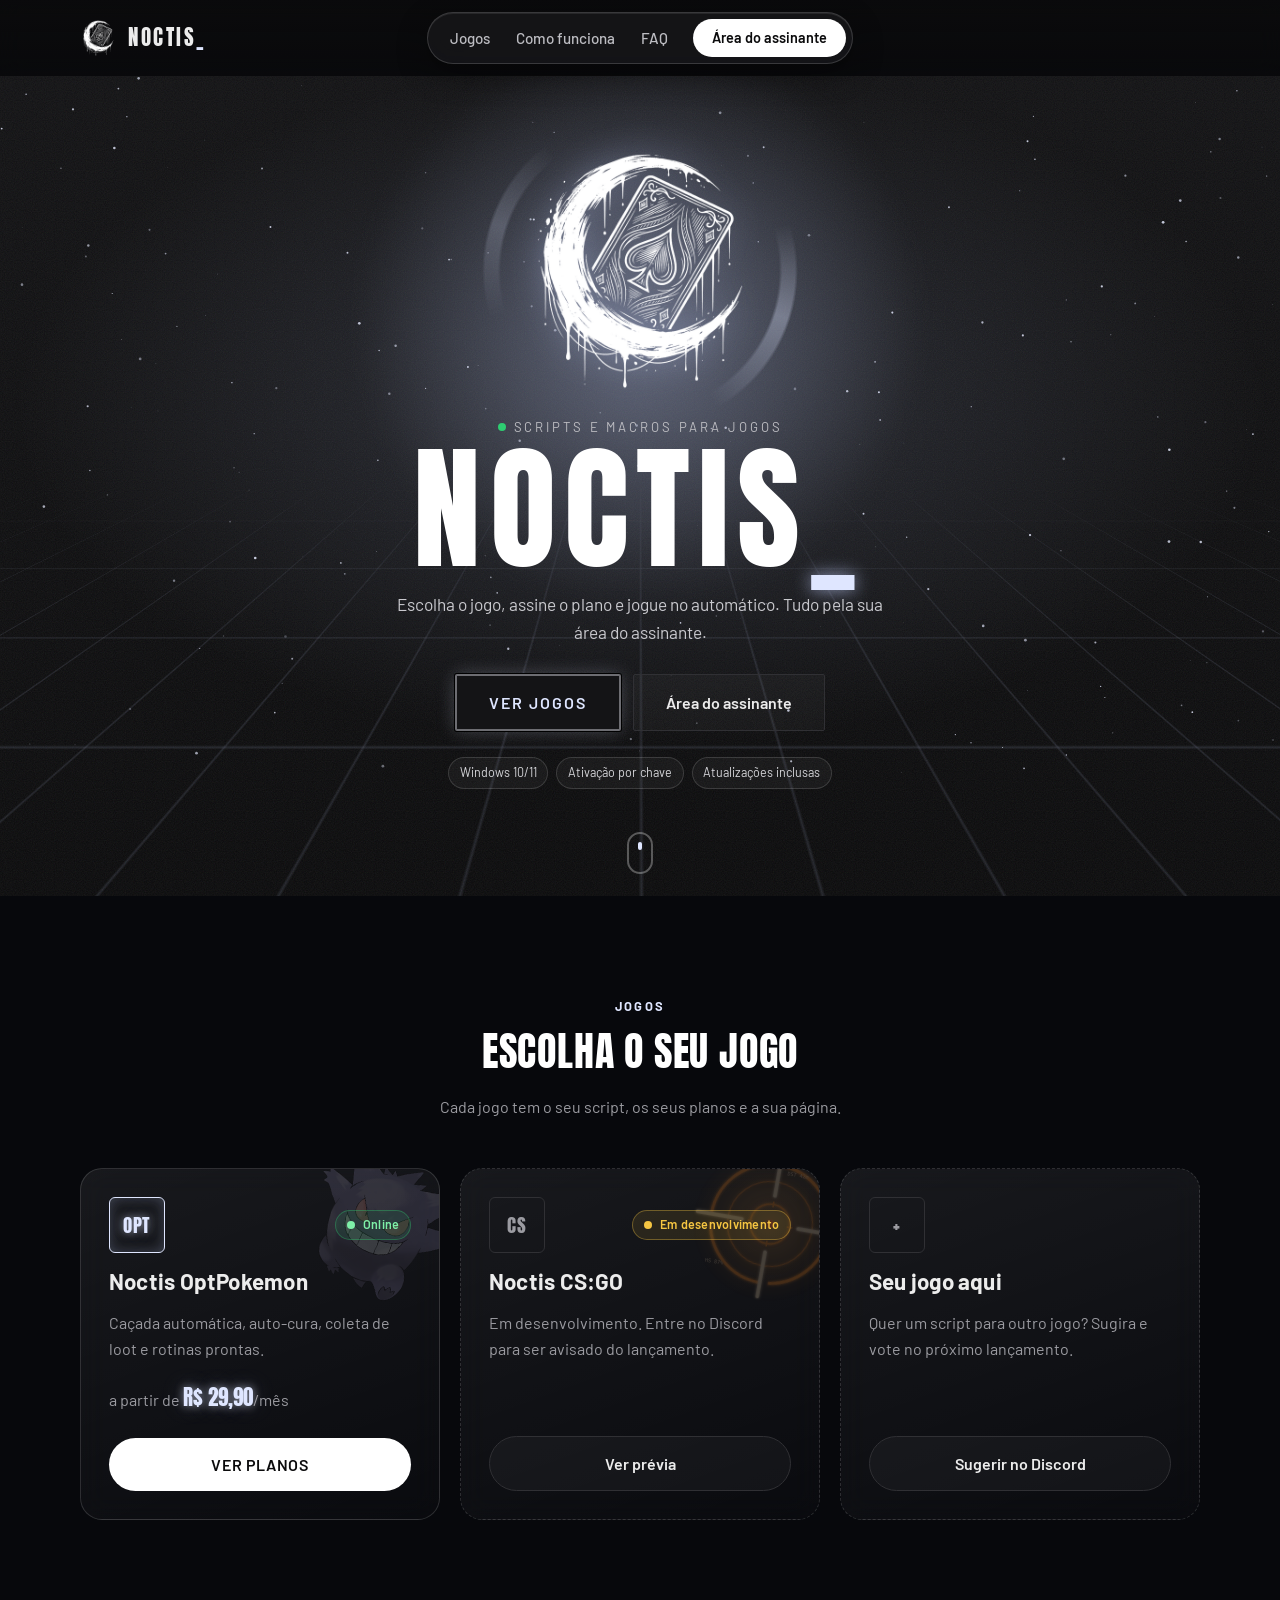
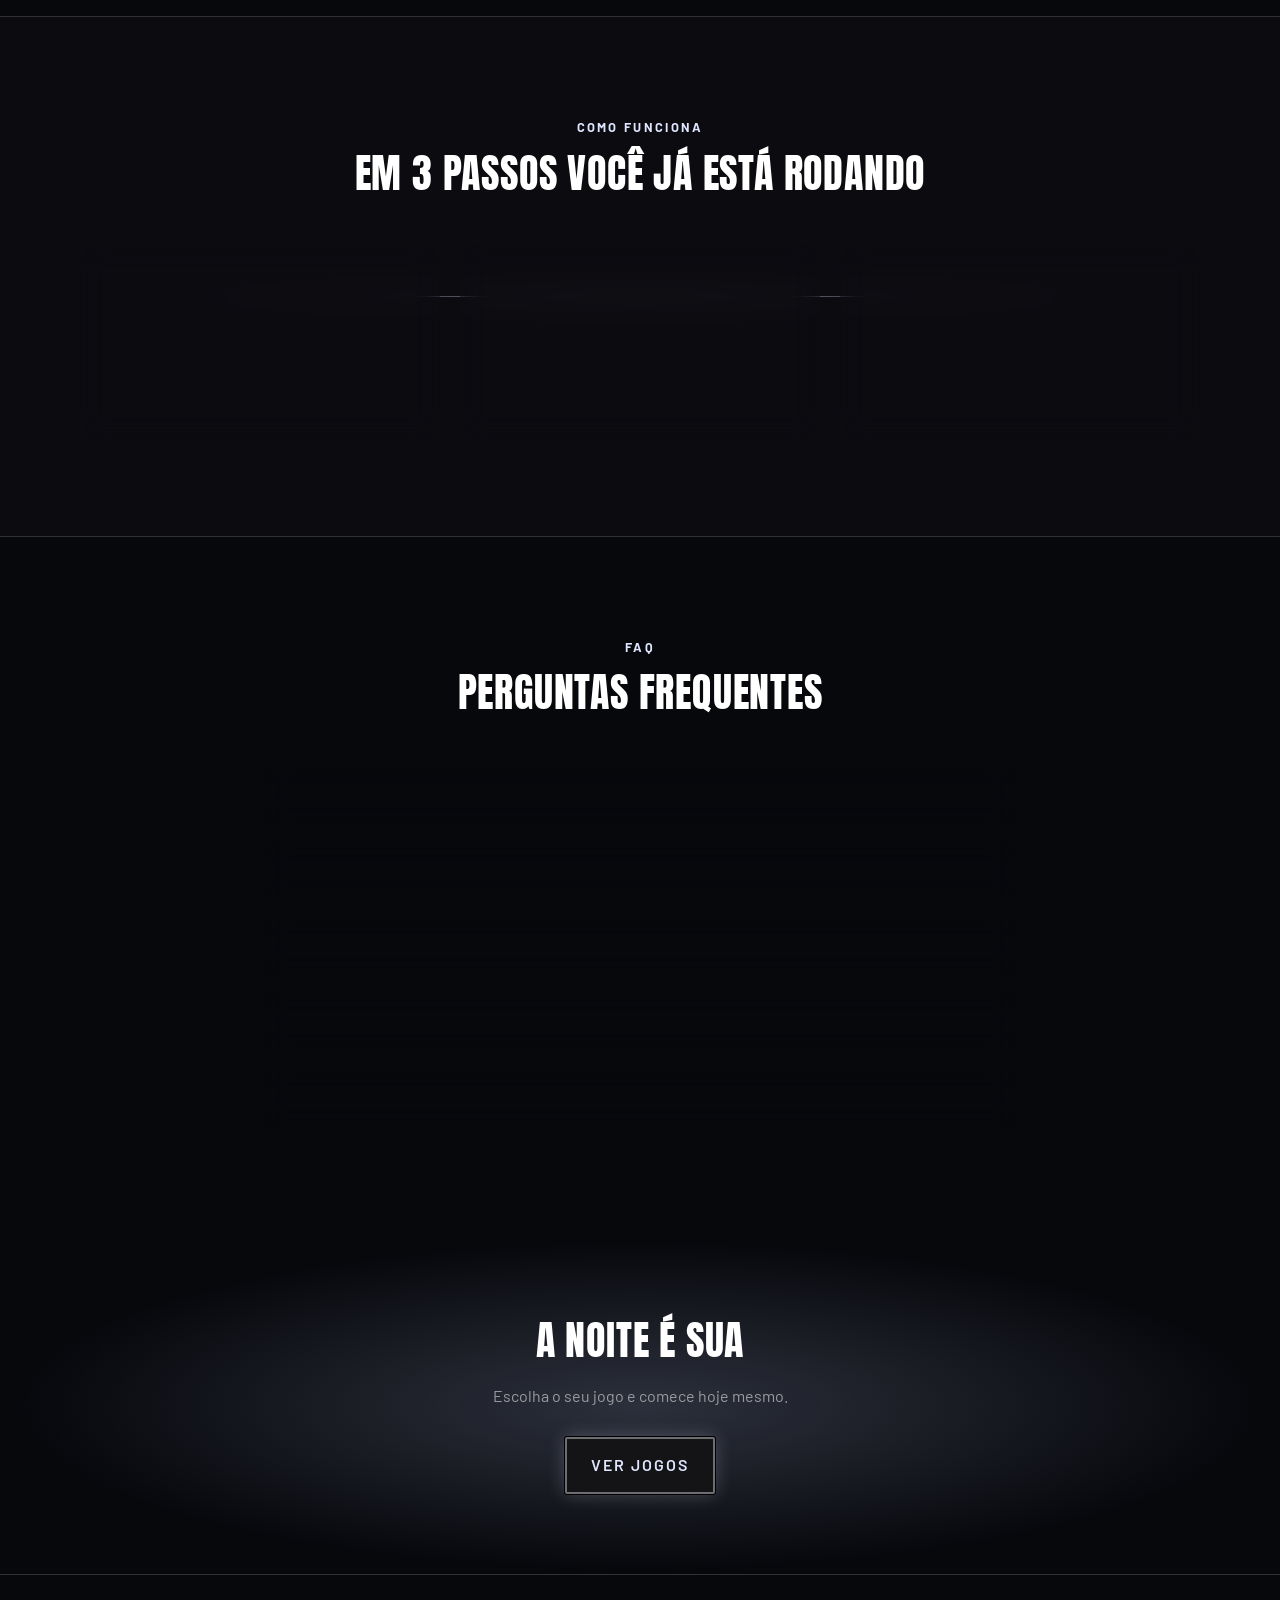
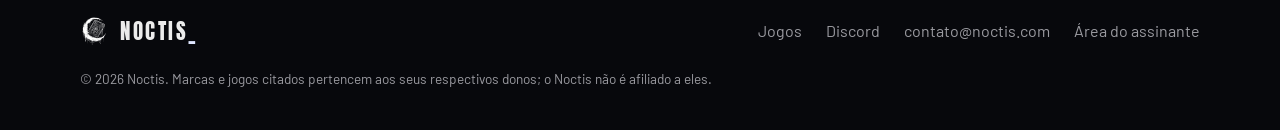
==== commit 2207b46d: "Noctis: céu estrelado com estrelas cadentes, halo da lua, brilho no nome, luz do mouse, barra de lei" ====
--- a/index.html
+++ b/index.html
@@ -8,17 +8,17 @@
   <meta property="og:title" content="Noctis | Scripts e macros para jogos" />
   <meta property="og:description" content="Noctis: scripts e macros por assinatura para vários jogos. Escolha o jogo, veja os recursos e assine." />
   <meta name="theme-color" content="#0b0b0c" />
-  <link rel="icon" href="assets/logo-192.png?v=3" type="image/png" />
+  <link rel="icon" href="assets/logo-192.png?v=4" type="image/png" />
   <link rel="preconnect" href="https://fonts.googleapis.com" />
   <link rel="preconnect" href="https://fonts.gstatic.com" crossorigin />
   <link href="https://fonts.googleapis.com/css2?family=Anton&family=Barlow:wght@400;500;600;700&display=swap" rel="stylesheet" />
-  <link rel="stylesheet" href="assets/styles.css?v=3" />
+  <link rel="stylesheet" href="assets/styles.css?v=4" />
 </head>
 <body>
   <header class="nav" id="topo">
     <div class="container nav__inner">
       <a href="index.html" class="brand" aria-label="Noctis, início">
-        <img src="assets/logo-192.png?v=3" alt="" width="36" height="36" />
+        <img src="assets/logo-192.png?v=4" alt="" width="36" height="36" />
         <span>noctis<strong>_</strong></span>
       </a>
       <button class="nav__toggle" aria-label="Abrir menu" aria-expanded="false" aria-controls="menu">
@@ -35,10 +35,11 @@
 
   <main>
     <section class="marca" aria-labelledby="marca-titulo">
+      <canvas class="marca__ceu" aria-hidden="true"></canvas>
       <div class="marca__grid" aria-hidden="true"></div>
       <div class="marca__glow" aria-hidden="true"></div>
       <div class="container marca__inner">
-        <img class="marca__logo" src="assets/logo.png?v=3" alt="" width="200" height="200" />
+        <div class="marca__lua"><span class="marca__halo" aria-hidden="true"></span><img class="marca__logo" src="assets/logo.png?v=4" alt="" width="200" height="200" /></div>
         <p class="marca__tag"><span class="marca__dot" aria-hidden="true"></span>scripts e macros para jogos</p>
         <h1 class="marca__nome" id="marca-titulo" aria-label="Noctis">
           <span aria-hidden="true">N</span><span aria-hidden="true">O</span><span aria-hidden="true">C</span><span aria-hidden="true">T</span><span aria-hidden="true">I</span><span aria-hidden="true">S</span><b aria-hidden="true">_</b>
@@ -75,7 +76,7 @@
         <ol class="steps">
           <li><span class="steps__n">1</span><h3>Escolha o jogo e o plano</h3><p>Abra a página do jogo, compare os planos e assine.</p></li>
           <li><span class="steps__n">2</span><h3>Baixe pela área do assinante</h3><p>Entre na sua área, baixe a versão mais recente e ative com sua chave.</p></li>
-          <li><span class="steps__n">3</span><h3>Injete e jogue</h3><p>Carregue um perfil pronto ou monte o seu. O Noctis cuida do resto.</p></li>
+          <li><span class="steps__n">3</span><h3>Ative e jogue</h3><p>Carregue um perfil pronto ou monte o seu. O Noctis cuida do resto.</p></li>
         </ol>
       </div>
     </section>
@@ -98,7 +99,7 @@
 
     <section class="cta">
       <div class="container cta__inner">
-        <h2>Pronto para injetar?</h2>
+        <h2>A noite é sua</h2>
         <p>Escolha o seu jogo e comece hoje mesmo.</p>
         <a href="#jogos" class="btn btn--primary">Ver jogos</a>
       </div>
@@ -108,7 +109,7 @@
   <footer class="footer">
     <div class="container footer__inner">
       <div class="brand">
-        <img src="assets/logo-192.png?v=3" alt="" width="28" height="28" />
+        <img src="assets/logo-192.png?v=4" alt="" width="28" height="28" />
         <span>noctis<strong>_</strong></span>
       </div>
       <nav class="footer__links">
@@ -121,8 +122,8 @@
     </div>
   </footer>
 
-  <script src="assets/config.js?v=3"></script>
-  <script src="assets/games.js?v=3"></script>
-  <script src="assets/main.js?v=3"></script>
+  <script src="assets/config.js?v=4"></script>
+  <script src="assets/games.js?v=4"></script>
+  <script src="assets/main.js?v=4"></script>
 </body>
 </html>
--- a/assets/styles.css
+++ b/assets/styles.css
@@ -308,7 +308,7 @@
   background: #141416; color: var(--neon); border: 2px solid #6d6d72;
   box-shadow: 0 0 0 1px #000, 0 0 18px rgba(196, 210, 255, .25); text-transform: uppercase; letter-spacing: .12em;
 }
-.btn--primary:hover { background: var(--neon); color: #fff; border-color: var(--neon); box-shadow: var(--glow); }
+.btn--primary:hover { background: var(--neon); color: #07080c; border-color: var(--neon); box-shadow: var(--glow); }
 .stage {
   --c: #7b3fe4;
   position: relative; overflow: hidden; isolation: isolate;
@@ -416,7 +416,7 @@
 .nav__toggle { justify-self: end; }
 
 .btn--pill { width: 100%; background: #fff; color: #0b0b0c; border-radius: 999px; padding: .8em 1.5em; font-weight: 600; margin-top: auto; }
-.btn--pill:hover { background: var(--neon); color: #fff; box-shadow: var(--glow); }
+.btn--pill:hover { background: var(--neon); color: #07080c; box-shadow: var(--glow); }
 
 .pricing { --c: #7b3fe4; position: relative; overflow: hidden; padding: 72px 0 96px; isolation: isolate; }
 .pricing__blob {
@@ -482,7 +482,7 @@
 }
 .game .btn, .card .btn { border-radius: 999px; }
 .game .btn--primary { background: #fff; color: #0b0b0c; border: 0; box-shadow: none; letter-spacing: .04em; }
-.game .btn--primary:hover { background: var(--neon); color: #fff; box-shadow: var(--glow); }
+.game .btn--primary:hover { background: var(--neon); color: #07080c; box-shadow: var(--glow); }
 
 @media (max-width: 900px) {
   .pricing__title { margin-bottom: -1.5rem; }
@@ -646,7 +646,7 @@
 .news__head { display: flex; align-items: center; gap: 12px; margin-bottom: 8px; }
 .news__head strong { font-size: 1.1rem; }
 .news__head span { color: var(--muted); font-size: .88rem; }
-.news__head em { font-style: normal; font-size: .7rem; font-weight: 700; text-transform: uppercase; letter-spacing: .08em; background: var(--neon); color: #fff; padding: .2em .6em; border-radius: 999px; }
+.news__head em { font-style: normal; font-size: .7rem; font-weight: 700; text-transform: uppercase; letter-spacing: .08em; background: var(--neon); color: #07080c; padding: .2em .6em; border-radius: 999px; }
 .news__log ul { margin: 0; padding-left: 1.1em; color: #d4d4d8; }
 .news__log ul li { margin: .2em 0; }
 .news__log ul li::marker { color: var(--neon); }
@@ -886,3 +886,72 @@
   .marca *, .marca__grid, .marca__glow { animation: none !important; }
   .marca__nome span, .marca__tag, .marca__sub, .marca__cta, .marca__chips { opacity: 1; transform: none; }
 }
+
+/* ===== Noctis: céu, lua e luz ===== */
+body::before {
+  content: ""; position: fixed; inset: 0; z-index: 0; pointer-events: none;
+  background-image:
+    radial-gradient(1px 1px at 12% 18%, rgba(255, 255, 255, .7), transparent 60%),
+    radial-gradient(1px 1px at 78% 12%, rgba(255, 255, 255, .55), transparent 60%),
+    radial-gradient(1.5px 1.5px at 42% 64%, rgba(220, 228, 255, .5), transparent 60%),
+    radial-gradient(1px 1px at 88% 72%, rgba(255, 255, 255, .45), transparent 60%),
+    radial-gradient(1px 1px at 26% 86%, rgba(255, 255, 255, .4), transparent 60%),
+    radial-gradient(1.5px 1.5px at 62% 34%, rgba(220, 228, 255, .45), transparent 60%),
+    radial-gradient(1px 1px at 6% 52%, rgba(255, 255, 255, .5), transparent 60%),
+    radial-gradient(1px 1px at 94% 40%, rgba(255, 255, 255, .5), transparent 60%);
+  animation: ceu-pisca 6s ease-in-out infinite alternate;
+}
+@keyframes ceu-pisca { from { opacity: .35; } to { opacity: .9; } }
+
+.marca__ceu { position: absolute; inset: 0; width: 100%; height: 100%; z-index: 0; pointer-events: none; }
+.marca__grid { opacity: .55; }
+.marca__lua { position: relative; display: grid; place-items: center; transform: translate(calc(var(--mx, 0) * 18px), calc(var(--my, 0) * 14px)); transition: transform .4s ease-out; }
+.marca__halo { position: absolute; width: 132%; aspect-ratio: 1; border-radius: 50%; pointer-events: none;
+  background: conic-gradient(from 0deg, transparent 0 20%, rgba(220, 228, 255, .35) 30%, transparent 42% 70%, rgba(220, 228, 255, .2) 80%, transparent 90%);
+  -webkit-mask: radial-gradient(closest-side, transparent 88%, #000 90%, #000 98%, transparent 100%); mask: radial-gradient(closest-side, transparent 88%, #000 90%, #000 98%, transparent 100%);
+  animation: halo-gira 14s linear infinite, marca-sobe 1s ease 1s both; }
+.marca__halo::after { content: ""; position: absolute; inset: 18%; border-radius: 50%; background: radial-gradient(circle, rgba(196, 210, 255, .22), transparent 65%); filter: blur(10px); animation: halo-respira 4s ease-in-out infinite; }
+@keyframes halo-gira { to { transform: rotate(360deg); } }
+@keyframes halo-respira { 0%, 100% { opacity: .6; transform: scale(.92); } 50% { opacity: 1; transform: scale(1.06); } }
+
+.marca__nome { position: relative; }
+.marca__nome::after { content: ""; position: absolute; inset: -4% -2%; pointer-events: none; mix-blend-mode: overlay;
+  background: linear-gradient(105deg, transparent 35%, rgba(255, 255, 255, .95) 48%, transparent 60%) no-repeat; background-size: 240% 100%; background-position: 160% 0;
+  animation: nome-brilho 5.5s ease-in-out 2.4s infinite; }
+@keyframes nome-brilho { 0% { background-position: 160% 0; } 45%, 100% { background-position: -60% 0; } }
+
+/* Botões com reflexo passando */
+.btn { position: relative; overflow: hidden; isolation: isolate; }
+.btn::after { content: ""; position: absolute; top: 0; bottom: 0; left: -60%; width: 40%; z-index: -1; pointer-events: none;
+  background: linear-gradient(100deg, transparent, rgba(255, 255, 255, .35), transparent); transform: skewX(-20deg); transition: left .6s ease; }
+.btn:hover::after { left: 130%; }
+
+/* Luz da lua seguindo o mouse */
+.luz { position: fixed; left: 0; top: 0; width: 520px; height: 520px; margin: -260px 0 0 -260px; border-radius: 50%; pointer-events: none; z-index: 0;
+  background: radial-gradient(circle, rgba(196, 210, 255, .09), transparent 62%); transform: translate(var(--lx, -999px), var(--ly, -999px)); transition: opacity .4s; }
+
+/* Barra de leitura no topo */
+.progresso { position: fixed; left: 0; top: 0; height: 2px; width: 100%; z-index: 60; pointer-events: none; transform-origin: 0 50%; transform: scaleX(var(--p, 0));
+  background: linear-gradient(90deg, rgba(196, 210, 255, .2), #dfe6ff); box-shadow: 0 0 10px rgba(196, 210, 255, .7); }
+
+/* Passos ligados por uma linha que se desenha */
+.steps { position: relative; isolation: isolate; }
+.steps::before { content: ""; position: absolute; left: 6%; right: 6%; top: 52px; height: 1px; z-index: -1;
+  background: linear-gradient(90deg, transparent, rgba(220, 228, 255, .5), transparent); transform: scaleX(0); transform-origin: 0 50%; transition: transform 1.4s cubic-bezier(.2, .8, .2, 1) .3s; }
+.steps.is-in::before { transform: scaleX(1); }
+.steps li { position: relative; }
+.steps li:hover .steps__n { box-shadow: 0 0 0 4px rgba(196, 210, 255, .12), var(--glow); }
+.steps__n { transition: box-shadow .3s; }
+@media (max-width: 860px) { .steps::before { display: none; } }
+
+/* Destaque do FAQ ao abrir */
+.faq details[open] { box-shadow: inset 2px 0 0 var(--neon); }
+.faq details summary { transition: color .2s; }
+.faq details:hover summary { color: #fff; }
+
+@media (prefers-reduced-motion: reduce) {
+  body::before, .marca__halo, .marca__halo::after, .marca__nome::after { animation: none !important; }
+  .marca__lua { transform: none; }
+  .steps::before { transform: none; transition: none; }
+  .luz, .progresso { display: none; }
+}
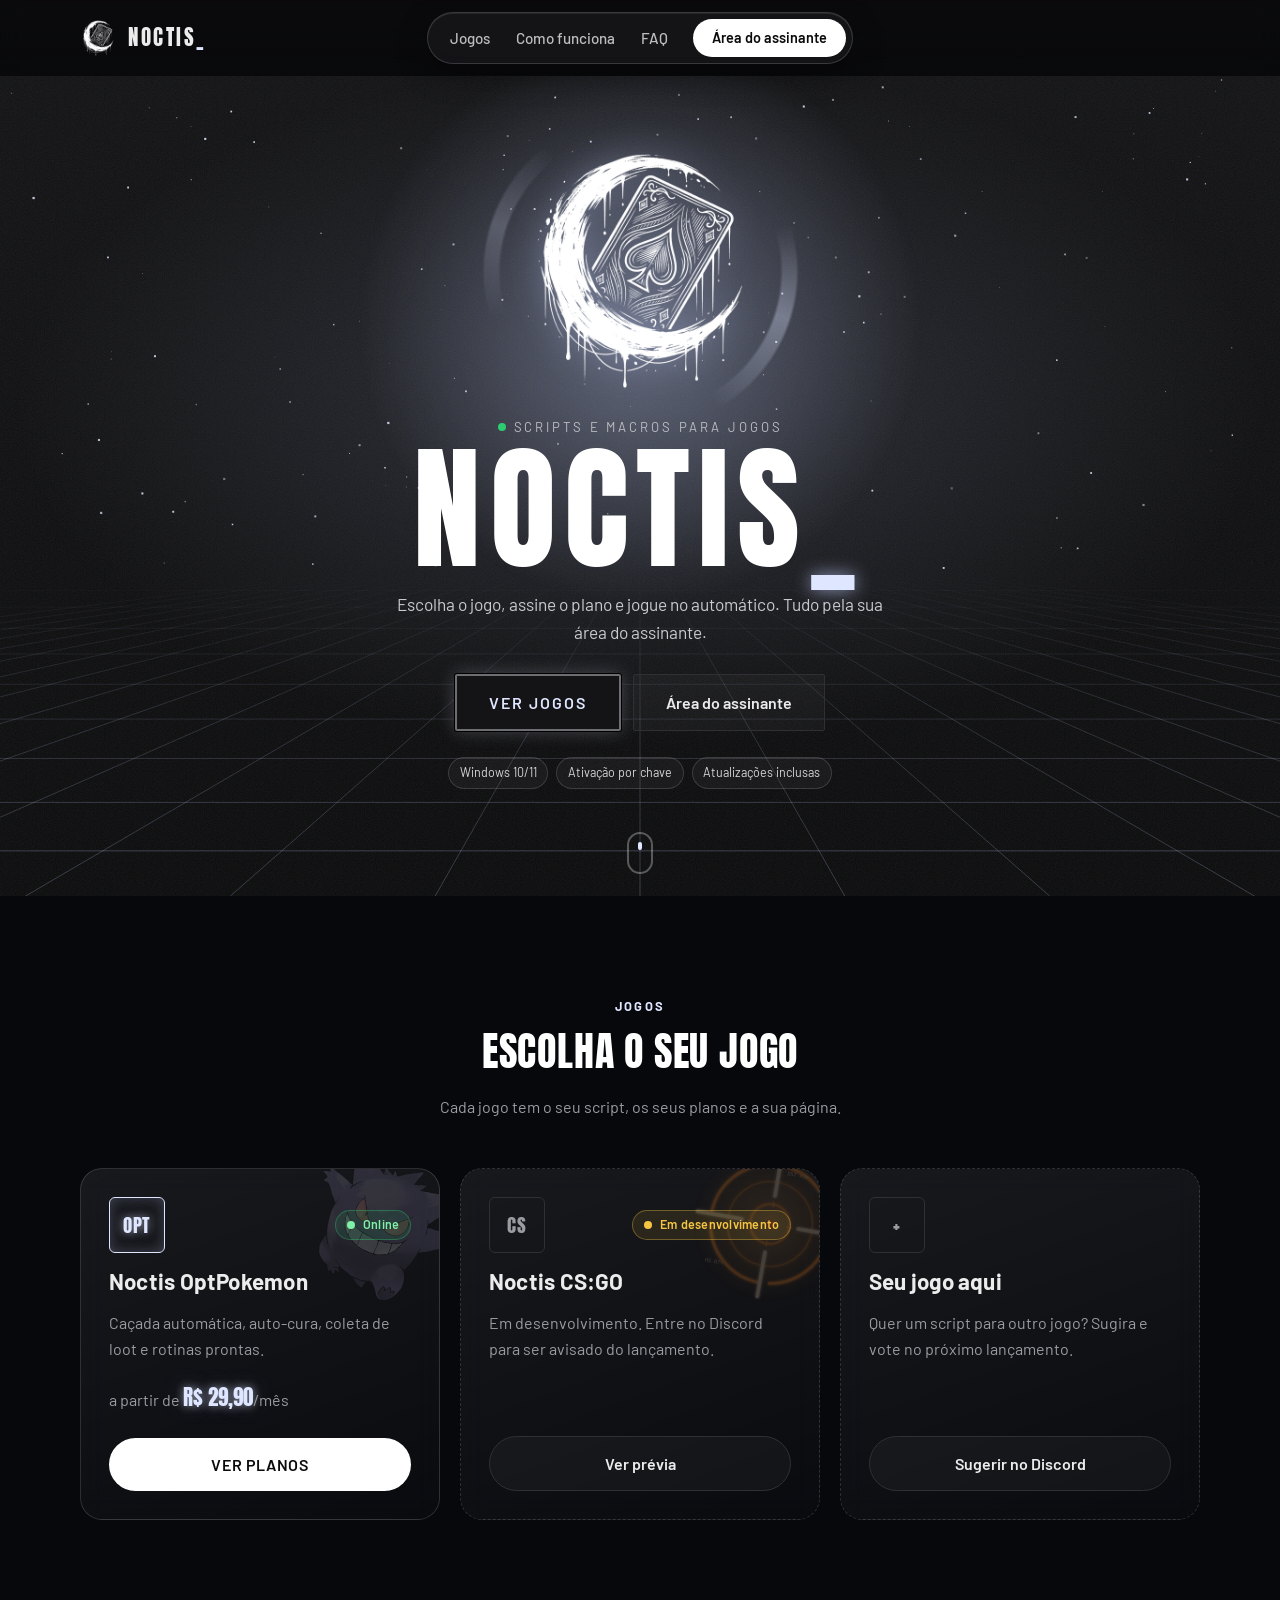
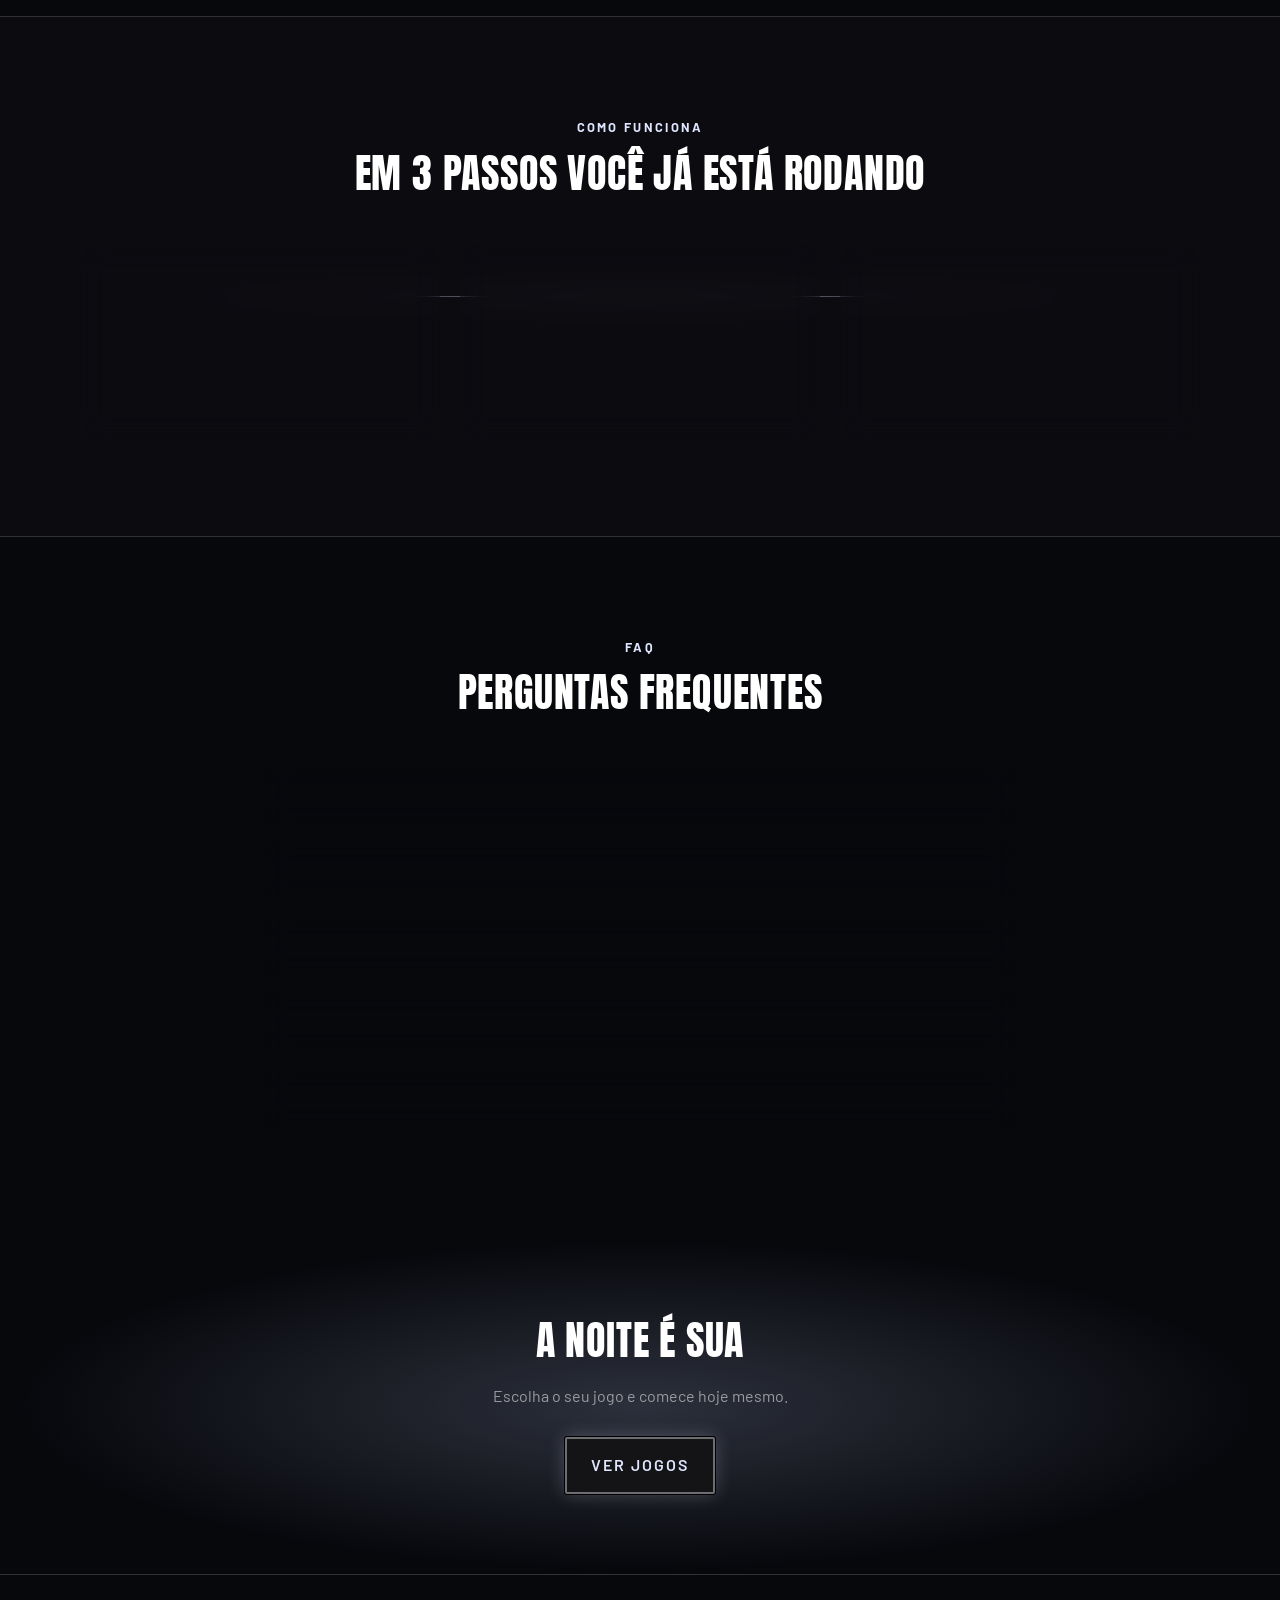
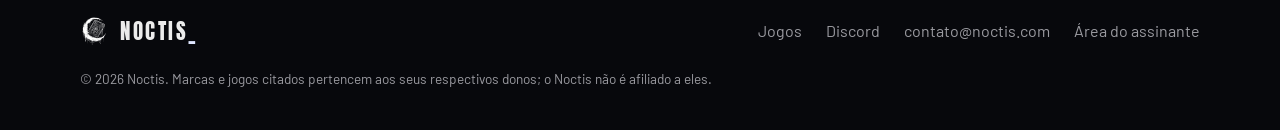
==== commit 5f45a78a: "Animação do topo mais leve: chão em perspectiva desenhado no canvas, canvas a 30 fps, sem luz do mou" ====
--- a/index.html
+++ b/index.html
@@ -8,17 +8,17 @@
   <meta property="og:title" content="Noctis | Scripts e macros para jogos" />
   <meta property="og:description" content="Noctis: scripts e macros por assinatura para vários jogos. Escolha o jogo, veja os recursos e assine." />
   <meta name="theme-color" content="#0b0b0c" />
-  <link rel="icon" href="assets/logo-192.png?v=4" type="image/png" />
+  <link rel="icon" href="assets/logo-192.png?v=5" type="image/png" />
   <link rel="preconnect" href="https://fonts.googleapis.com" />
   <link rel="preconnect" href="https://fonts.gstatic.com" crossorigin />
   <link href="https://fonts.googleapis.com/css2?family=Anton&family=Barlow:wght@400;500;600;700&display=swap" rel="stylesheet" />
-  <link rel="stylesheet" href="assets/styles.css?v=4" />
+  <link rel="stylesheet" href="assets/styles.css?v=5" />
 </head>
 <body>
   <header class="nav" id="topo">
     <div class="container nav__inner">
       <a href="index.html" class="brand" aria-label="Noctis, início">
-        <img src="assets/logo-192.png?v=4" alt="" width="36" height="36" />
+        <img src="assets/logo-192.png?v=5" alt="" width="36" height="36" />
         <span>noctis<strong>_</strong></span>
       </a>
       <button class="nav__toggle" aria-label="Abrir menu" aria-expanded="false" aria-controls="menu">
@@ -36,10 +36,9 @@
   <main>
     <section class="marca" aria-labelledby="marca-titulo">
       <canvas class="marca__ceu" aria-hidden="true"></canvas>
-      <div class="marca__grid" aria-hidden="true"></div>
       <div class="marca__glow" aria-hidden="true"></div>
       <div class="container marca__inner">
-        <div class="marca__lua"><span class="marca__halo" aria-hidden="true"></span><img class="marca__logo" src="assets/logo.png?v=4" alt="" width="200" height="200" /></div>
+        <div class="marca__lua"><span class="marca__halo" aria-hidden="true"></span><img class="marca__logo" src="assets/logo.png?v=5" alt="" width="200" height="200" /></div>
         <p class="marca__tag"><span class="marca__dot" aria-hidden="true"></span>scripts e macros para jogos</p>
         <h1 class="marca__nome" id="marca-titulo" aria-label="Noctis">
           <span aria-hidden="true">N</span><span aria-hidden="true">O</span><span aria-hidden="true">C</span><span aria-hidden="true">T</span><span aria-hidden="true">I</span><span aria-hidden="true">S</span><b aria-hidden="true">_</b>
@@ -109,7 +108,7 @@
   <footer class="footer">
     <div class="container footer__inner">
       <div class="brand">
-        <img src="assets/logo-192.png?v=4" alt="" width="28" height="28" />
+        <img src="assets/logo-192.png?v=5" alt="" width="28" height="28" />
         <span>noctis<strong>_</strong></span>
       </div>
       <nav class="footer__links">
@@ -122,8 +121,8 @@
     </div>
   </footer>
 
-  <script src="assets/config.js?v=4"></script>
-  <script src="assets/games.js?v=4"></script>
-  <script src="assets/main.js?v=4"></script>
+  <script src="assets/config.js?v=5"></script>
+  <script src="assets/games.js?v=5"></script>
+  <script src="assets/main.js?v=5"></script>
 </body>
 </html>
--- a/assets/styles.css
+++ b/assets/styles.css
@@ -231,7 +231,6 @@
 .eyebrow { color: var(--neon); letter-spacing: .18em; text-transform: uppercase; }
 .pill { font-family: var(--mono); font-size: .8rem; background: rgba(196, 210, 255, .06); color: var(--neon); border-color: rgba(196, 210, 255, .35); }
 .section--alt { background: rgba(14, 13, 18, .8); }
-.card, .plan, .quote, .steps li, .faq details, .auth__card, .term { backdrop-filter: blur(2px); }
 .card:hover, .plan:hover { box-shadow: 0 0 0 1px var(--neon), 0 0 24px rgba(196, 210, 255, .2); }
 .card__icon { font-family: var(--display); font-size: 1rem; color: var(--neon); background: transparent; border: 1px solid var(--neon); text-shadow: var(--glow); box-shadow: inset 0 0 12px rgba(196, 210, 255, .2); }
 .steps__n { background: transparent; border: 1px solid var(--neon); color: var(--neon); text-shadow: var(--glow); border-radius: var(--radius); }
@@ -840,20 +839,13 @@
   content: ""; position: absolute; inset: 0; z-index: -1; pointer-events: none; opacity: .45;
   background-image: url("data:image/svg+xml,%3Csvg xmlns='http://www.w3.org/2000/svg' width='160' height='160'%3E%3Cfilter id='n'%3E%3CfeTurbulence type='fractalNoise' baseFrequency='.9' numOctaves='3'/%3E%3C/filter%3E%3Crect width='100%25' height='100%25' filter='url(%23n)' opacity='.18'/%3E%3C/svg%3E");
 }
-.marca__grid {
-  position: absolute; z-index: -2; left: -50%; right: -50%; bottom: -10%; height: 60%;
-  background-image: linear-gradient(rgba(196, 210, 255, .22) 1px, transparent 1px), linear-gradient(90deg, rgba(196, 210, 255, .22) 1px, transparent 1px);
-  background-size: 64px 64px; transform: perspective(420px) rotateX(62deg); transform-origin: 50% 0;
-  -webkit-mask-image: linear-gradient(180deg, transparent, #000 45%); mask-image: linear-gradient(180deg, transparent, #000 45%);
-  animation: marca-grid 3.2s linear infinite;
-}
 .marca__glow {
   position: absolute; z-index: -1; top: 30%; left: 50%; width: min(620px, 90vw); aspect-ratio: 1; transform: translate(-50%, -50%);
-  border-radius: 50%; background: radial-gradient(circle, rgba(196, 210, 255, .35), transparent 65%); filter: blur(10px);
+  border-radius: 50%; background: radial-gradient(circle, rgba(196, 210, 255, .35), transparent 65%); will-change: transform, opacity;
   animation: marca-pulso 3.6s ease-in-out infinite;
 }
 .marca__inner { display: flex; flex-direction: column; align-items: center; }
-.marca__logo { width: clamp(160px, 24vw, 240px); height: auto; filter: drop-shadow(0 0 18px rgba(196, 210, 255, .35)); animation: marca-entra .9s cubic-bezier(.2, .8, .2, 1) both, marca-flutua 5s ease-in-out 1s infinite; }
+.marca__logo { width: clamp(160px, 24vw, 240px); height: auto; will-change: transform; filter: drop-shadow(0 0 18px rgba(196, 210, 255, .35)); animation: marca-entra .9s cubic-bezier(.2, .8, .2, 1) both, marca-flutua 5s ease-in-out 1s infinite; }
 .marca__tag { display: inline-flex; align-items: center; gap: 8px; margin: 26px 0 6px; font-size: .82rem; text-transform: uppercase; letter-spacing: .22em; color: #bdbdc2; animation: marca-sobe .7s ease 1s both; }
 .marca__dot { color: #2ecc71; width: 8px; height: 8px; border-radius: 50%; background: #2ecc71; box-shadow: 0 0 0 0 rgba(46, 204, 113, .6); animation: ping 2s infinite; }
 .marca__nome { margin: 0; font-family: var(--display); font-weight: 400; line-height: .95; letter-spacing: .06em; font-size: clamp(3.2rem, 12vw, 8.5rem); color: #fff; display: flex; }
@@ -872,7 +864,6 @@
 .marca__scroll { position: absolute; bottom: 22px; left: 50%; transform: translateX(-50%); width: 26px; height: 42px; border-radius: 14px; border: 2px solid rgba(255, 255, 255, .3); }
 .marca__scroll span { position: absolute; left: 50%; top: 8px; width: 4px; height: 8px; margin-left: -2px; border-radius: 2px; background: var(--neon); animation: marca-rola 1.8s ease-in-out infinite; }
 
-@keyframes marca-grid { to { background-position: 0 64px, 0 0; } }
 @keyframes marca-pulso { 0%, 100% { opacity: .7; transform: translate(-50%, -50%) scale(.95); } 50% { opacity: 1; transform: translate(-50%, -50%) scale(1.05); } }
 @keyframes marca-entra { from { opacity: 0; transform: scale(.6) rotate(-12deg); } to { opacity: 1; transform: none; } }
 @keyframes marca-flutua { 0%, 100% { translate: 0 0; } 50% { translate: 0 -10px; } }
@@ -883,7 +874,7 @@
 @keyframes marca-rola { 0% { opacity: 0; transform: translateY(0); } 30% { opacity: 1; } 100% { opacity: 0; transform: translateY(14px); } }
 @media (max-width: 600px) { .marca { padding: 40px 0 80px; } .marca__sub { font-size: 1rem; padding: 0 8px; } }
 @media (prefers-reduced-motion: reduce) {
-  .marca *, .marca__grid, .marca__glow { animation: none !important; }
+  .marca *, .marca__glow { animation: none !important; }
   .marca__nome span, .marca__tag, .marca__sub, .marca__cta, .marca__chips { opacity: 1; transform: none; }
 }
 
@@ -899,26 +890,25 @@
     radial-gradient(1.5px 1.5px at 62% 34%, rgba(220, 228, 255, .45), transparent 60%),
     radial-gradient(1px 1px at 6% 52%, rgba(255, 255, 255, .5), transparent 60%),
     radial-gradient(1px 1px at 94% 40%, rgba(255, 255, 255, .5), transparent 60%);
-  animation: ceu-pisca 6s ease-in-out infinite alternate;
-}
-@keyframes ceu-pisca { from { opacity: .35; } to { opacity: .9; } }
+  opacity: .6;
+}
 
 .marca__ceu { position: absolute; inset: 0; width: 100%; height: 100%; z-index: 0; pointer-events: none; }
-.marca__grid { opacity: .55; }
-.marca__lua { position: relative; display: grid; place-items: center; transform: translate(calc(var(--mx, 0) * 18px), calc(var(--my, 0) * 14px)); transition: transform .4s ease-out; }
+.marca__lua { position: relative; display: grid; place-items: center; will-change: transform; transform: translate3d(calc(var(--mx, 0) * 18px), calc(var(--my, 0) * 14px), 0); transition: transform .5s ease-out; }
 .marca__halo { position: absolute; width: 132%; aspect-ratio: 1; border-radius: 50%; pointer-events: none;
   background: conic-gradient(from 0deg, transparent 0 20%, rgba(220, 228, 255, .35) 30%, transparent 42% 70%, rgba(220, 228, 255, .2) 80%, transparent 90%);
   -webkit-mask: radial-gradient(closest-side, transparent 88%, #000 90%, #000 98%, transparent 100%); mask: radial-gradient(closest-side, transparent 88%, #000 90%, #000 98%, transparent 100%);
-  animation: halo-gira 14s linear infinite, marca-sobe 1s ease 1s both; }
-.marca__halo::after { content: ""; position: absolute; inset: 18%; border-radius: 50%; background: radial-gradient(circle, rgba(196, 210, 255, .22), transparent 65%); filter: blur(10px); animation: halo-respira 4s ease-in-out infinite; }
+  will-change: transform; animation: halo-gira 14s linear infinite, marca-sobe 1s ease 1s both; }
+.marca__halo::after { content: ""; position: absolute; inset: 10%; border-radius: 50%; background: radial-gradient(circle, rgba(196, 210, 255, .2), rgba(196, 210, 255, .06) 45%, transparent 70%); will-change: transform, opacity; animation: halo-respira 4s ease-in-out infinite; }
 @keyframes halo-gira { to { transform: rotate(360deg); } }
 @keyframes halo-respira { 0%, 100% { opacity: .6; transform: scale(.92); } 50% { opacity: 1; transform: scale(1.06); } }
 
 .marca__nome { position: relative; }
-.marca__nome::after { content: ""; position: absolute; inset: -4% -2%; pointer-events: none; mix-blend-mode: overlay;
-  background: linear-gradient(105deg, transparent 35%, rgba(255, 255, 255, .95) 48%, transparent 60%) no-repeat; background-size: 240% 100%; background-position: 160% 0;
-  animation: nome-brilho 5.5s ease-in-out 2.4s infinite; }
-@keyframes nome-brilho { 0% { background-position: 160% 0; } 45%, 100% { background-position: -60% 0; } }
+.marca__nome span { animation-name: marca-letra, nome-onda; animation-duration: .55s, 6s; animation-timing-function: cubic-bezier(.2, .8, .2, 1), ease-in-out; animation-iteration-count: 1, infinite; animation-fill-mode: forwards, none; }
+.marca__nome span:nth-child(1) { animation-delay: 1.1s, 3s; } .marca__nome span:nth-child(2) { animation-delay: 1.16s, 3.12s; }
+.marca__nome span:nth-child(3) { animation-delay: 1.22s, 3.24s; } .marca__nome span:nth-child(4) { animation-delay: 1.28s, 3.36s; }
+.marca__nome span:nth-child(5) { animation-delay: 1.34s, 3.48s; } .marca__nome span:nth-child(6) { animation-delay: 1.4s, 3.6s; }
+@keyframes nome-onda { 0%, 12%, 100% { text-shadow: none; } 6% { text-shadow: 0 0 14px rgba(220, 228, 255, .9), 0 0 34px rgba(196, 210, 255, .5); } }
 
 /* Botões com reflexo passando */
 .btn { position: relative; overflow: hidden; isolation: isolate; }
@@ -926,12 +916,8 @@
   background: linear-gradient(100deg, transparent, rgba(255, 255, 255, .35), transparent); transform: skewX(-20deg); transition: left .6s ease; }
 .btn:hover::after { left: 130%; }
 
-/* Luz da lua seguindo o mouse */
-.luz { position: fixed; left: 0; top: 0; width: 520px; height: 520px; margin: -260px 0 0 -260px; border-radius: 50%; pointer-events: none; z-index: 0;
-  background: radial-gradient(circle, rgba(196, 210, 255, .09), transparent 62%); transform: translate(var(--lx, -999px), var(--ly, -999px)); transition: opacity .4s; }
-
 /* Barra de leitura no topo */
-.progresso { position: fixed; left: 0; top: 0; height: 2px; width: 100%; z-index: 60; pointer-events: none; transform-origin: 0 50%; transform: scaleX(var(--p, 0));
+.progresso { position: fixed; left: 0; top: 0; height: 2px; width: 100%; z-index: 60; pointer-events: none; transform-origin: 0 50%; transform: scaleX(var(--p, 0)); will-change: transform;
   background: linear-gradient(90deg, rgba(196, 210, 255, .2), #dfe6ff); box-shadow: 0 0 10px rgba(196, 210, 255, .7); }
 
 /* Passos ligados por uma linha que se desenha */
@@ -950,8 +936,8 @@
 .faq details:hover summary { color: #fff; }
 
 @media (prefers-reduced-motion: reduce) {
-  body::before, .marca__halo, .marca__halo::after, .marca__nome::after { animation: none !important; }
+  .marca__halo, .marca__halo::after { animation: none !important; }
   .marca__lua { transform: none; }
   .steps::before { transform: none; transition: none; }
-  .luz, .progresso { display: none; }
-}
+  .progresso { display: none; }
+}
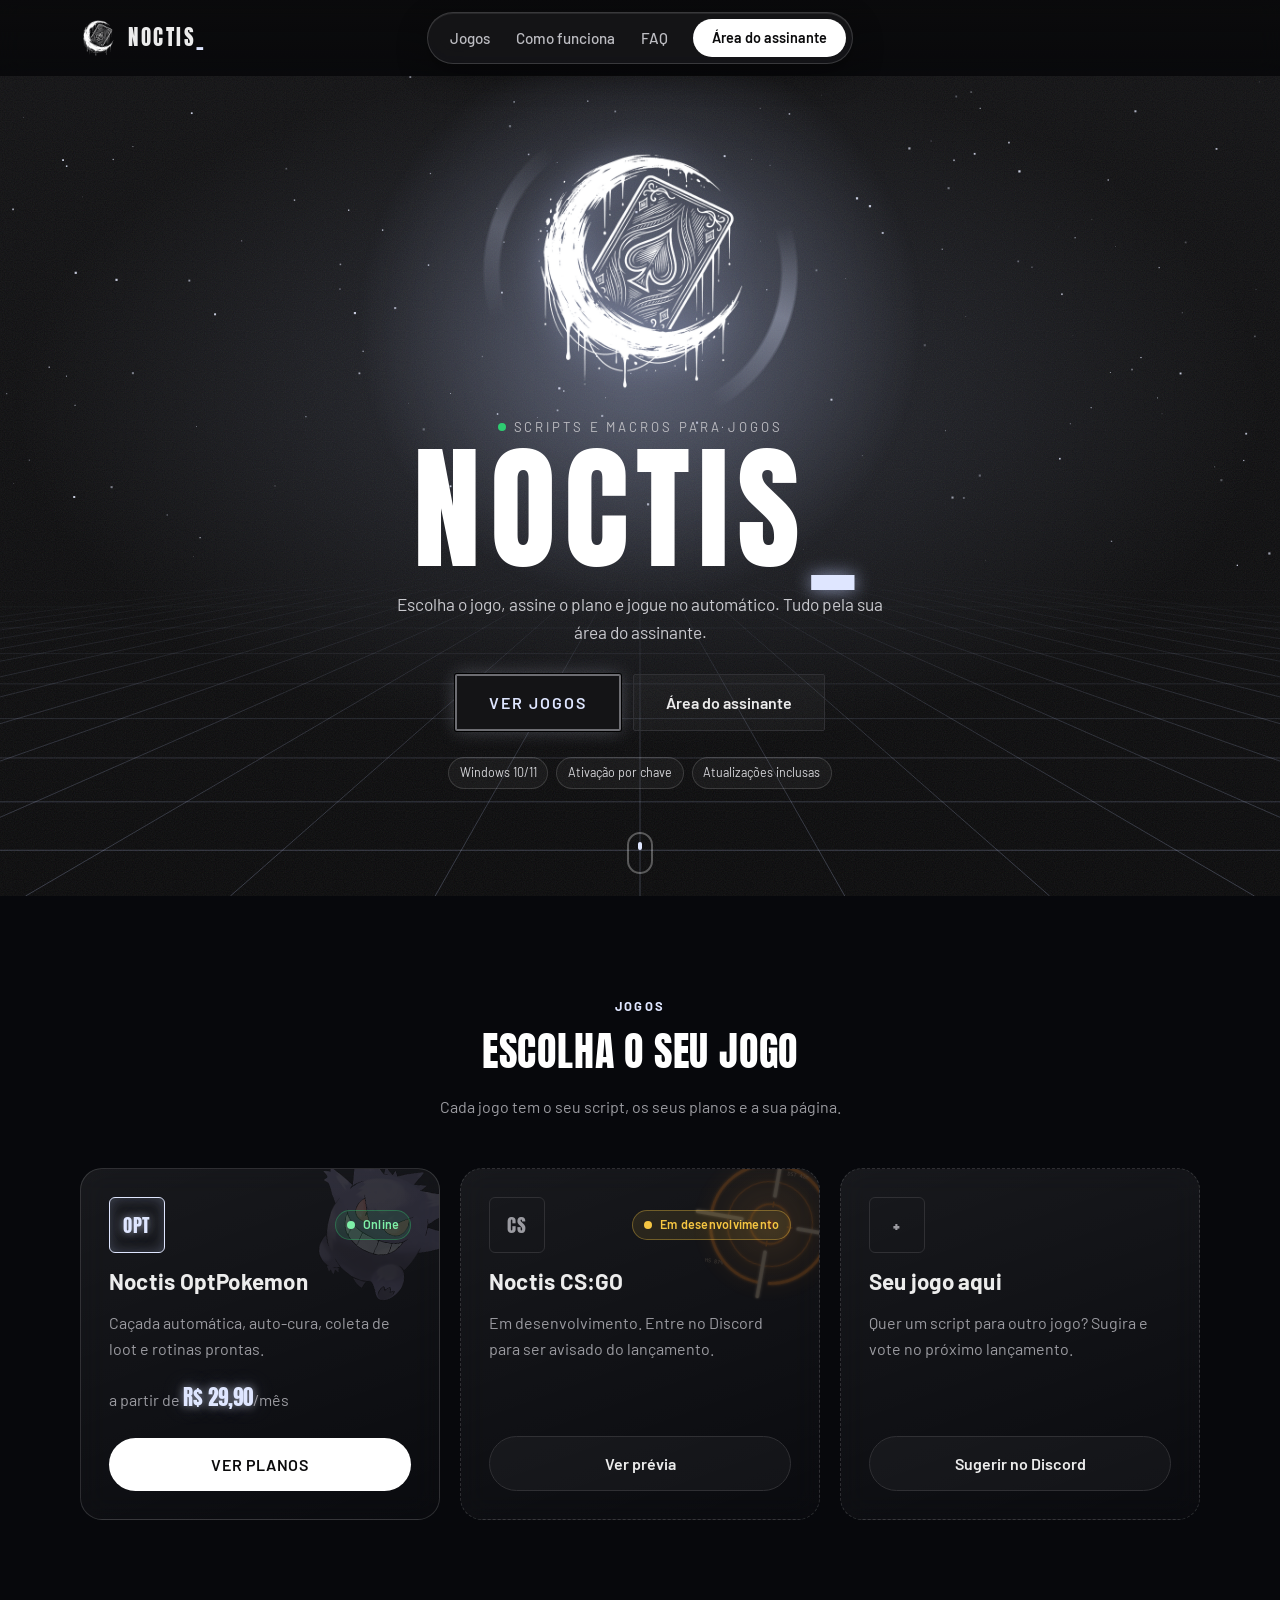
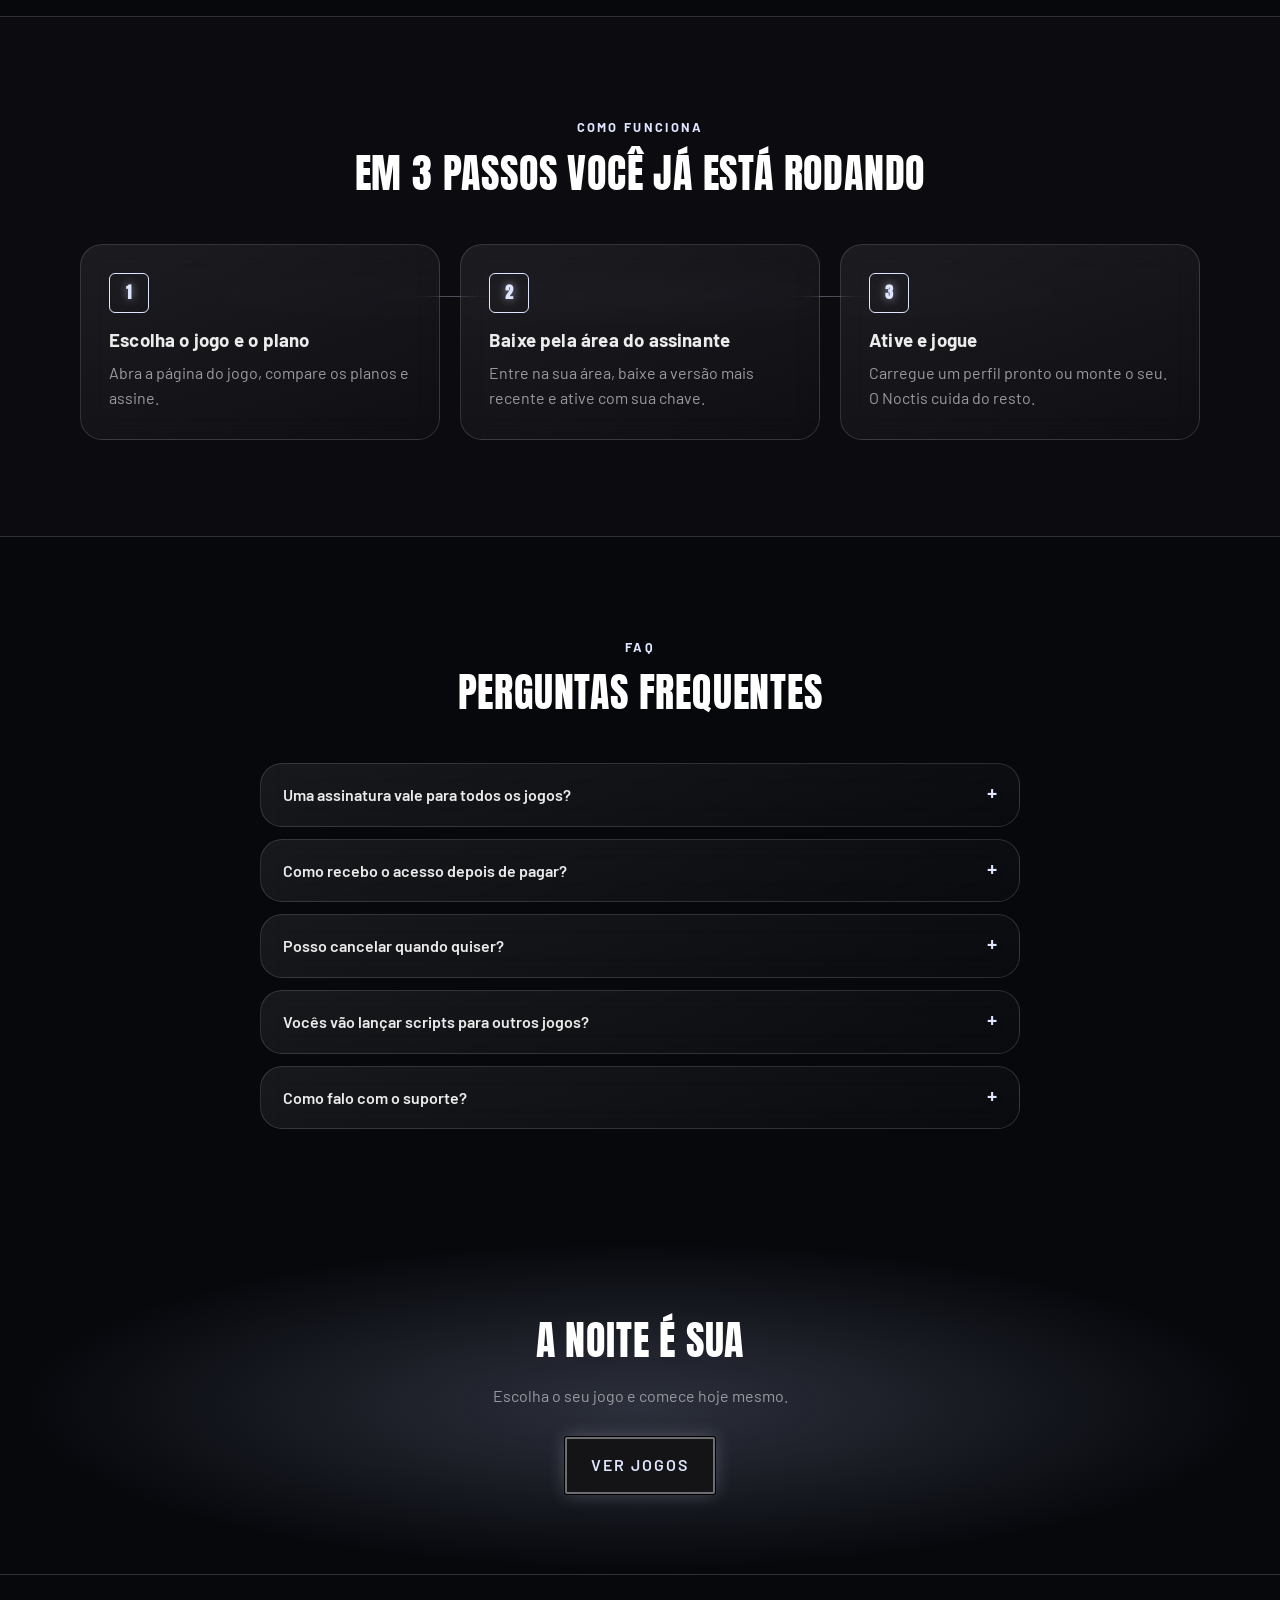
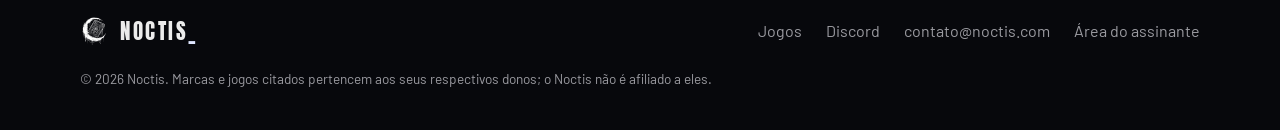
==== commit b3e66076: "Efeitos funcionam em qualquer computador: 'reduzir animações' do sistema não desliga mais tudo, incl" ====
--- a/index.html
+++ b/index.html
@@ -8,17 +8,17 @@
   <meta property="og:title" content="Noctis | Scripts e macros para jogos" />
   <meta property="og:description" content="Noctis: scripts e macros por assinatura para vários jogos. Escolha o jogo, veja os recursos e assine." />
   <meta name="theme-color" content="#0b0b0c" />
-  <link rel="icon" href="assets/logo-192.png?v=5" type="image/png" />
+  <link rel="icon" href="assets/logo-192.png?v=6" type="image/png" />
   <link rel="preconnect" href="https://fonts.googleapis.com" />
   <link rel="preconnect" href="https://fonts.gstatic.com" crossorigin />
   <link href="https://fonts.googleapis.com/css2?family=Anton&family=Barlow:wght@400;500;600;700&display=swap" rel="stylesheet" />
-  <link rel="stylesheet" href="assets/styles.css?v=5" />
+  <link rel="stylesheet" href="assets/styles.css?v=6" />
 </head>
 <body>
   <header class="nav" id="topo">
     <div class="container nav__inner">
       <a href="index.html" class="brand" aria-label="Noctis, início">
-        <img src="assets/logo-192.png?v=5" alt="" width="36" height="36" />
+        <img src="assets/logo-192.png?v=6" alt="" width="36" height="36" />
         <span>noctis<strong>_</strong></span>
       </a>
       <button class="nav__toggle" aria-label="Abrir menu" aria-expanded="false" aria-controls="menu">
@@ -38,7 +38,7 @@
       <canvas class="marca__ceu" aria-hidden="true"></canvas>
       <div class="marca__glow" aria-hidden="true"></div>
       <div class="container marca__inner">
-        <div class="marca__lua"><span class="marca__halo" aria-hidden="true"></span><img class="marca__logo" src="assets/logo.png?v=5" alt="" width="200" height="200" /></div>
+        <div class="marca__lua"><span class="marca__halo" aria-hidden="true"></span><img class="marca__logo" src="assets/logo.png?v=6" alt="" width="200" height="200" /></div>
         <p class="marca__tag"><span class="marca__dot" aria-hidden="true"></span>scripts e macros para jogos</p>
         <h1 class="marca__nome" id="marca-titulo" aria-label="Noctis">
           <span aria-hidden="true">N</span><span aria-hidden="true">O</span><span aria-hidden="true">C</span><span aria-hidden="true">T</span><span aria-hidden="true">I</span><span aria-hidden="true">S</span><b aria-hidden="true">_</b>
@@ -108,7 +108,7 @@
   <footer class="footer">
     <div class="container footer__inner">
       <div class="brand">
-        <img src="assets/logo-192.png?v=5" alt="" width="28" height="28" />
+        <img src="assets/logo-192.png?v=6" alt="" width="28" height="28" />
         <span>noctis<strong>_</strong></span>
       </div>
       <nav class="footer__links">
@@ -121,8 +121,8 @@
     </div>
   </footer>
 
-  <script src="assets/config.js?v=5"></script>
-  <script src="assets/games.js?v=5"></script>
-  <script src="assets/main.js?v=5"></script>
+  <script src="assets/config.js?v=6"></script>
+  <script src="assets/games.js?v=6"></script>
+  <script src="assets/main.js?v=6"></script>
 </body>
 </html>
--- a/assets/styles.css
+++ b/assets/styles.css
@@ -21,6 +21,7 @@
 
 * { box-sizing: border-box; }
 html { scroll-behavior: smooth; }
+@media (prefers-reduced-motion: reduce) { html { scroll-behavior: auto; } }
 body {
   margin: 0;
   font-family: var(--mono);
@@ -58,7 +59,7 @@
 /* Nav */
 .nav {
   position: sticky; top: 0; z-index: 50;
-  background: rgba(9, 9, 11, .85); backdrop-filter: blur(12px);
+  background: rgba(9, 9, 11, .85); backdrop-filter: blur(12px); -webkit-backdrop-filter: blur(12px);
   border-bottom: 1px solid var(--border);
 }
 .nav__inner { display: flex; align-items: center; justify-content: space-between; height: 68px; }
@@ -215,11 +216,7 @@
   .hero__stats { gap: 1.5rem; }
   .term__body { font-size: 12.5px; }
 }
-@media (prefers-reduced-motion: reduce) {
-  html { scroll-behavior: auto; }
-  .caret { animation: none; }
-  .btn, .card { transition: none; }
-}
+
 
 /* ===== Tema hacker ===== */
 body { background: var(--bg); }
@@ -272,9 +269,7 @@
   92% { clip-path: inset(20% 0 60% 0); transform: translateX(-3px); }
   94% { clip-path: inset(45% 0 35% 0); transform: translateX(2px); }
 }
-@media (prefers-reduced-motion: reduce) {
-  .glitch::before, .glitch::after { animation: none; }
-}
+
 
 /* Vitrine de jogos */
 .games { align-items: stretch; }
@@ -341,7 +336,7 @@
 .stage__bubble {
   position: absolute; left: 0; top: 24%; max-width: 330px; padding: 18px 22px;
   background: rgba(70, 70, 74, .55); border: 1px solid rgba(255, 255, 255, .18); border-radius: 14px;
-  backdrop-filter: blur(8px); box-shadow: -10px 10px 0 -2px rgba(60, 60, 64, .55), var(--shadow);
+  backdrop-filter: blur(8px); -webkit-backdrop-filter: blur(8px); box-shadow: -10px 10px 0 -2px rgba(60, 60, 64, .55), var(--shadow);
   transform: translateX(-20px); opacity: 0; transition: all .7s .2s;
 }
 .stage__slide.is-active .stage__bubble { transform: none; opacity: 1; }
@@ -388,9 +383,7 @@
   .stage__nav { flex-direction: row; align-items: center; width: 100%; justify-content: space-between; }
   .stage__word { left: 0; text-align: center; }
 }
-@media (prefers-reduced-motion: reduce) {
-  .stage__slide, .stage__poke, .stage__bubble, .stage__word { transition: none; }
-}
+
 .brand { font-family: var(--display); text-transform: uppercase; letter-spacing: .12em; font-size: 1.3rem; }
 .brand strong { color: var(--neon); text-shadow: none; }
 .nav__links a:not(.btn) { color: #d6d6da; }
@@ -552,10 +545,7 @@
 .pricing__blob { animation: breathe 9s ease-in-out infinite; }
 @keyframes breathe { 0%, 100% { transform: translate(-50%, -50%) rotate(-18deg) scale(1); } 50% { transform: translate(-50%, -52%) rotate(-12deg) scale(1.08); } }
 
-@media (prefers-reduced-motion: reduce) {
-  .stage__poke, .stage__cta, .pricing__blob { animation: none; }
-  .reveal { opacity: 1; translate: none; }
-}
+
 @media (max-width: 720px) { .nav--scrolled .nav__links { top: 62px; } }
 
 /* ===== Cor por jogo ===== */
@@ -590,7 +580,7 @@
 .status--manutencao, .status--dev { background: rgba(245, 197, 66, .1); color: #f5c542; border-color: rgba(245, 197, 66, .35); }
 .status--offline { background: rgba(196, 210, 255, .1); color: #ff6b78; border-color: rgba(196, 210, 255, .35); }
 .intro .status { margin: 0 auto 1rem; display: flex; }
-.stage__bar > .status { position: absolute; left: 0; top: -44px; backdrop-filter: blur(8px); background: rgba(10, 30, 18, .7); }
+.stage__bar > .status { position: absolute; left: 0; top: -44px; backdrop-filter: blur(8px); -webkit-backdrop-filter: blur(8px); background: rgba(10, 30, 18, .7); }
 .stage__bar > .status--dev { background: rgba(40, 32, 8, .75); }
 @media (max-width: 520px) { .stage__bar > .status { left: 50%; transform: translateX(-50%); white-space: nowrap; } }
 
@@ -637,7 +627,7 @@
 .news { display: grid; grid-template-columns: 320px 1fr; gap: 22px; align-items: start; }
 .news__status, .news__log > li {
   border-radius: 22px; padding: 24px; border: 1px solid rgba(255, 255, 255, .14);
-  background: linear-gradient(160deg, rgba(255, 255, 255, .07), rgba(255, 255, 255, .015)); backdrop-filter: blur(14px);
+  background: linear-gradient(160deg, rgba(255, 255, 255, .07), rgba(255, 255, 255, .015)); backdrop-filter: blur(14px); -webkit-backdrop-filter: blur(14px);
 }
 .news__ver { font-family: var(--display); font-size: 3.4rem; line-height: 1; margin: .4em 0 .2em; color: #fff; }
 .news__log { list-style: none; margin: 0; padding: 0; display: grid; gap: 14px; position: relative; }
@@ -656,7 +646,7 @@
 .compare h3 { text-align: center; font-family: var(--display); font-weight: 400; font-size: 2rem; letter-spacing: .02em; margin-bottom: 18px; }
 .compare__scroll {
   overflow-x: auto; border-radius: 22px; border: 1px solid rgba(255, 255, 255, .18);
-  background: linear-gradient(160deg, rgba(255, 255, 255, .08), rgba(255, 255, 255, .02)); backdrop-filter: blur(22px);
+  background: linear-gradient(160deg, rgba(255, 255, 255, .08), rgba(255, 255, 255, .02)); backdrop-filter: blur(22px); -webkit-backdrop-filter: blur(22px);
 }
 .compare table { width: 100%; border-collapse: collapse; min-width: 520px; }
 .compare th, .compare td { padding: 14px 18px; text-align: center; border-bottom: 1px solid rgba(255, 255, 255, .08); font-size: .95rem; }
@@ -680,7 +670,7 @@
 .dash__card {
   position: relative; overflow: hidden; display: flex; flex-direction: column; gap: 10px; align-items: flex-start;
   border-radius: 22px; padding: 24px; border: 1px solid rgba(255, 255, 255, .14);
-  background: linear-gradient(160deg, rgba(255, 255, 255, .07), rgba(255, 255, 255, .015)); backdrop-filter: blur(14px);
+  background: linear-gradient(160deg, rgba(255, 255, 255, .07), rgba(255, 255, 255, .015)); backdrop-filter: blur(14px); -webkit-backdrop-filter: blur(14px);
 }
 .dash__card > small { color: var(--muted); text-transform: uppercase; letter-spacing: .1em; font-size: .72rem; font-weight: 700; }
 .dash__card h2, .dash__card h3 { margin: 0; }
@@ -712,7 +702,7 @@
   .dash__grid { grid-template-columns: 1fr; }
   .dash__card--sub, .dash__card--wide { grid-column: auto; }
 }
-@media (prefers-reduced-motion: reduce) { .status i, .app__log li { animation: none; } }
+
 .hero__glow { background: radial-gradient(circle, color-mix(in srgb, var(--neon) 18%, transparent), transparent 60%); }
 .compare thead .is-hot { color: #fff; }
 @media (max-width: 600px) {
@@ -724,7 +714,7 @@
 
 /* ===== Checkout ===== */
 .checkout { padding: 0; border: 0; background: transparent; color: var(--text); width: min(440px, calc(100% - 32px)); max-height: calc(100% - 32px); overflow: visible; }
-.checkout::backdrop { background: rgba(5, 5, 7, .72); backdrop-filter: blur(6px); }
+.checkout::backdrop { background: rgba(5, 5, 7, .72); backdrop-filter: blur(6px); -webkit-backdrop-filter: blur(6px); }
 .checkout__box {
   position: relative; display: grid; gap: 14px; padding: 30px 26px 24px; border-radius: 26px;
   background: linear-gradient(160deg, rgba(255, 255, 255, .1), rgba(255, 255, 255, .03)), #121214;
@@ -873,10 +863,7 @@
 @keyframes marca-cursor { 50% { opacity: 0; } }
 @keyframes marca-rola { 0% { opacity: 0; transform: translateY(0); } 30% { opacity: 1; } 100% { opacity: 0; transform: translateY(14px); } }
 @media (max-width: 600px) { .marca { padding: 40px 0 80px; } .marca__sub { font-size: 1rem; padding: 0 8px; } }
-@media (prefers-reduced-motion: reduce) {
-  .marca *, .marca__glow { animation: none !important; }
-  .marca__nome span, .marca__tag, .marca__sub, .marca__cta, .marca__chips { opacity: 1; transform: none; }
-}
+
 
 /* ===== Noctis: céu, lua e luz ===== */
 body::before {
@@ -935,9 +922,4 @@
 .faq details summary { transition: color .2s; }
 .faq details:hover summary { color: #fff; }
 
-@media (prefers-reduced-motion: reduce) {
-  .marca__halo, .marca__halo::after { animation: none !important; }
-  .marca__lua { transform: none; }
-  .steps::before { transform: none; transition: none; }
-  .progresso { display: none; }
-}
+
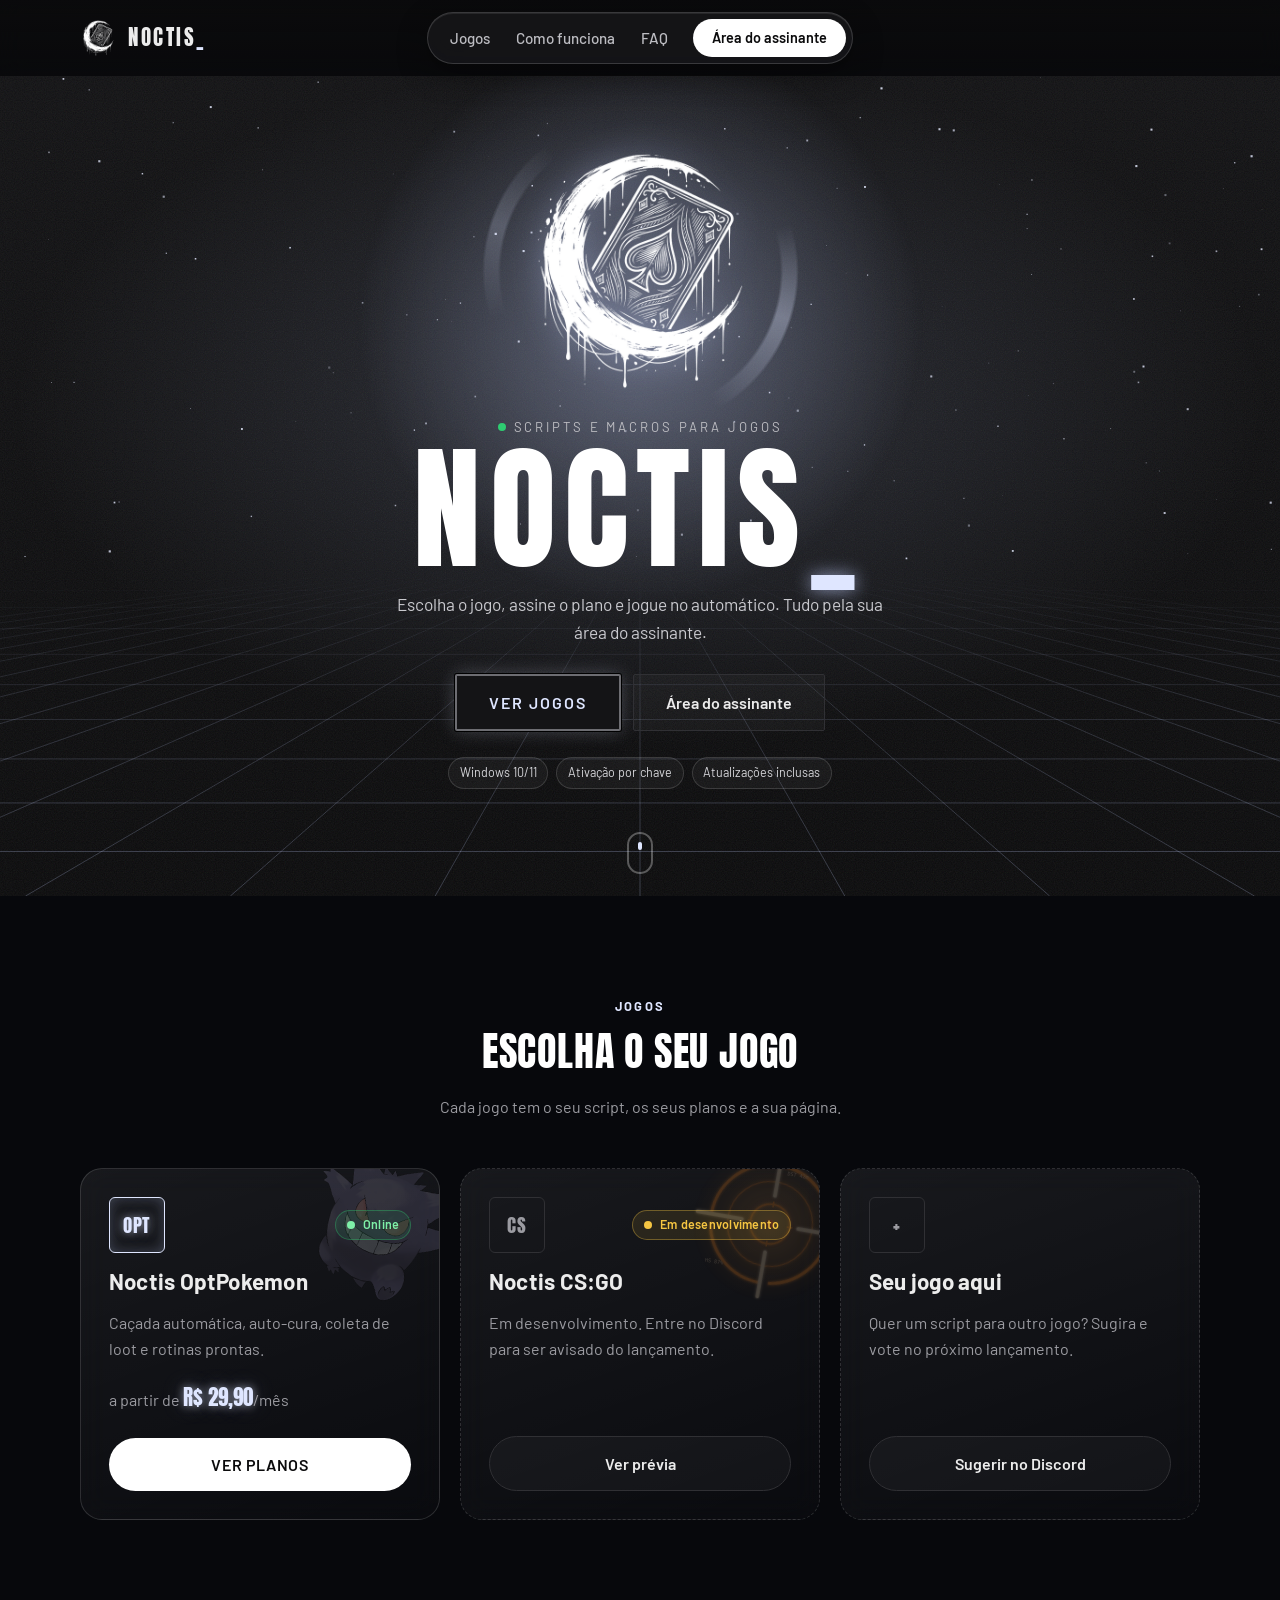
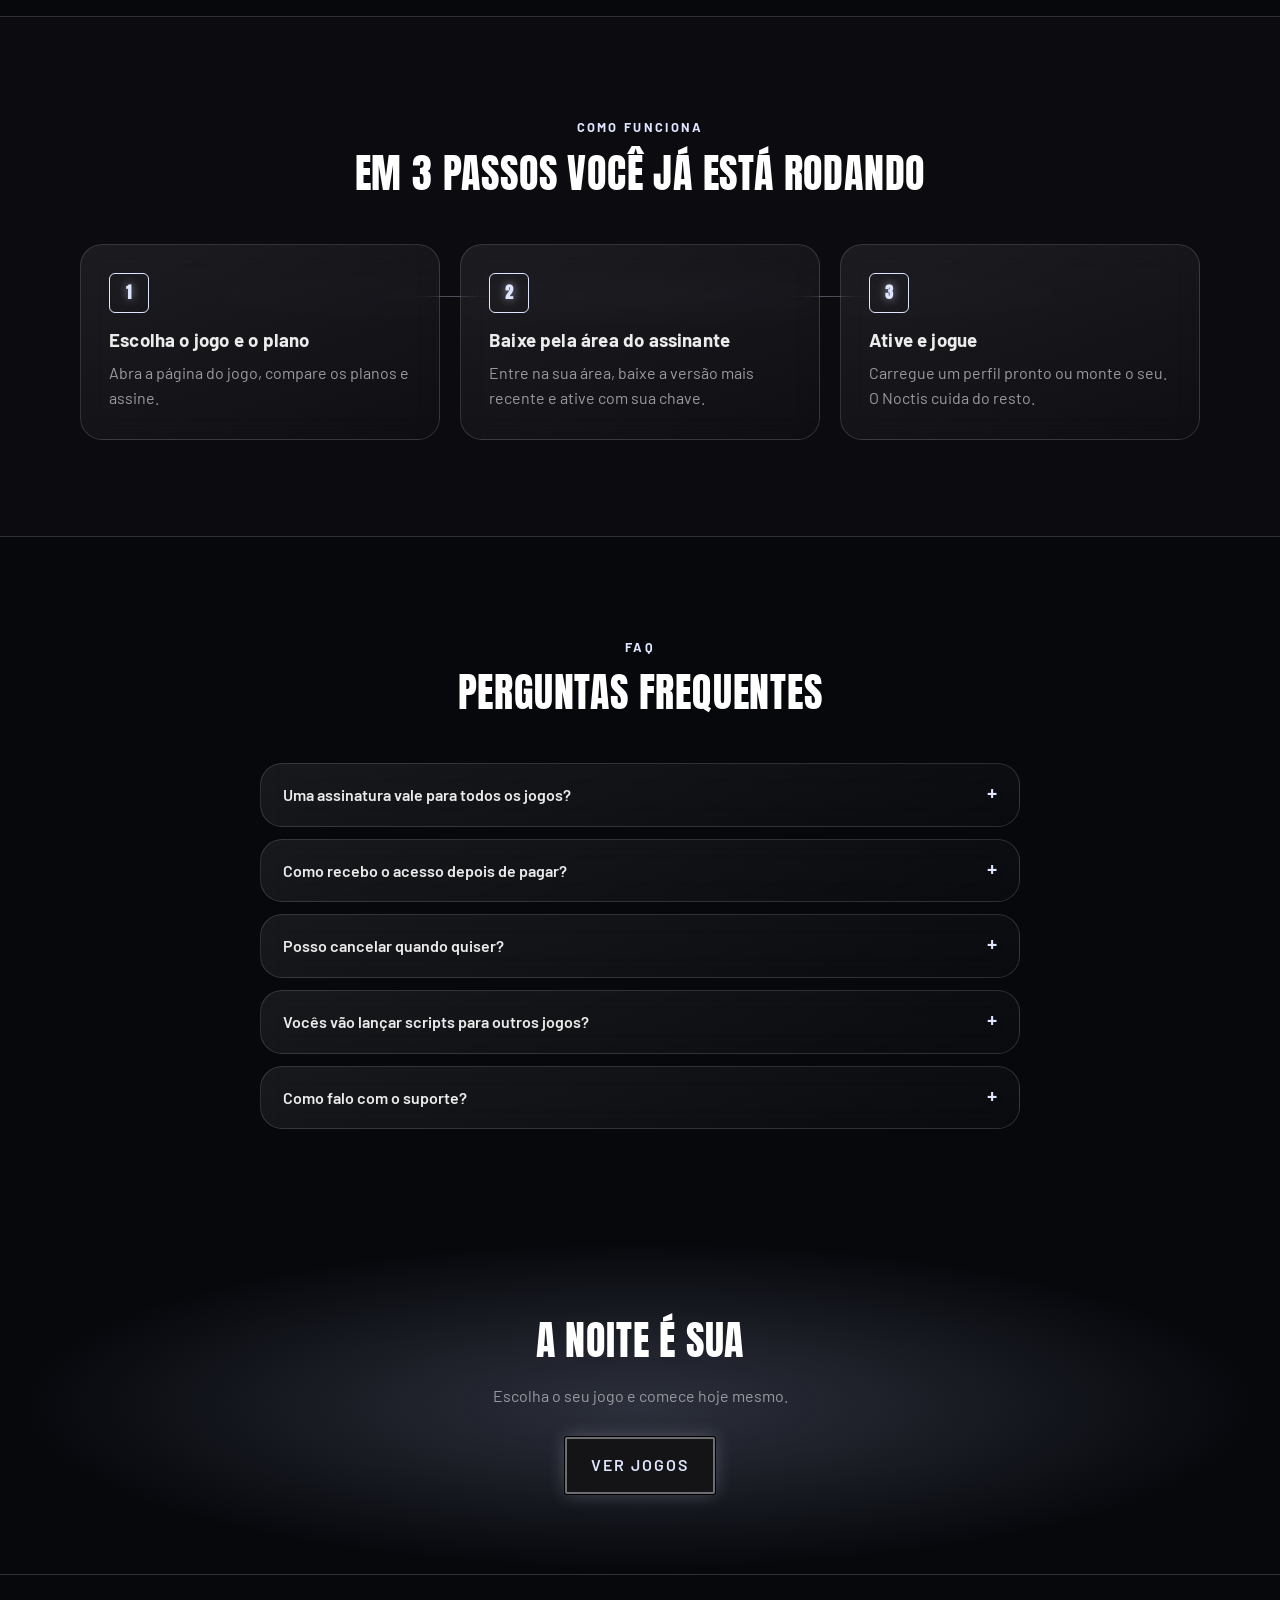
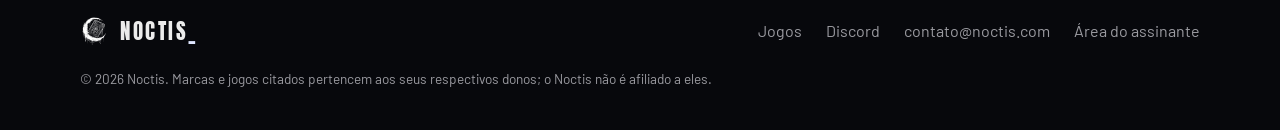
==== commit ad08230e: "Céu de volta: estrelas piscando e escurecendo, camada de estrelas descendo e chão/estrelas cadentes " ====
--- a/index.html
+++ b/index.html
@@ -8,17 +8,17 @@
   <meta property="og:title" content="Noctis | Scripts e macros para jogos" />
   <meta property="og:description" content="Noctis: scripts e macros por assinatura para vários jogos. Escolha o jogo, veja os recursos e assine." />
   <meta name="theme-color" content="#0b0b0c" />
-  <link rel="icon" href="assets/logo-192.png?v=6" type="image/png" />
+  <link rel="icon" href="assets/logo-192.png?v=7" type="image/png" />
   <link rel="preconnect" href="https://fonts.googleapis.com" />
   <link rel="preconnect" href="https://fonts.gstatic.com" crossorigin />
   <link href="https://fonts.googleapis.com/css2?family=Anton&family=Barlow:wght@400;500;600;700&display=swap" rel="stylesheet" />
-  <link rel="stylesheet" href="assets/styles.css?v=6" />
+  <link rel="stylesheet" href="assets/styles.css?v=7" />
 </head>
 <body>
   <header class="nav" id="topo">
     <div class="container nav__inner">
       <a href="index.html" class="brand" aria-label="Noctis, início">
-        <img src="assets/logo-192.png?v=6" alt="" width="36" height="36" />
+        <img src="assets/logo-192.png?v=7" alt="" width="36" height="36" />
         <span>noctis<strong>_</strong></span>
       </a>
       <button class="nav__toggle" aria-label="Abrir menu" aria-expanded="false" aria-controls="menu">
@@ -38,7 +38,7 @@
       <canvas class="marca__ceu" aria-hidden="true"></canvas>
       <div class="marca__glow" aria-hidden="true"></div>
       <div class="container marca__inner">
-        <div class="marca__lua"><span class="marca__halo" aria-hidden="true"></span><img class="marca__logo" src="assets/logo.png?v=6" alt="" width="200" height="200" /></div>
+        <div class="marca__lua"><span class="marca__halo" aria-hidden="true"></span><img class="marca__logo" src="assets/logo.png?v=7" alt="" width="200" height="200" /></div>
         <p class="marca__tag"><span class="marca__dot" aria-hidden="true"></span>scripts e macros para jogos</p>
         <h1 class="marca__nome" id="marca-titulo" aria-label="Noctis">
           <span aria-hidden="true">N</span><span aria-hidden="true">O</span><span aria-hidden="true">C</span><span aria-hidden="true">T</span><span aria-hidden="true">I</span><span aria-hidden="true">S</span><b aria-hidden="true">_</b>
@@ -108,7 +108,7 @@
   <footer class="footer">
     <div class="container footer__inner">
       <div class="brand">
-        <img src="assets/logo-192.png?v=6" alt="" width="28" height="28" />
+        <img src="assets/logo-192.png?v=7" alt="" width="28" height="28" />
         <span>noctis<strong>_</strong></span>
       </div>
       <nav class="footer__links">
@@ -121,8 +121,8 @@
     </div>
   </footer>
 
-  <script src="assets/config.js?v=6"></script>
-  <script src="assets/games.js?v=6"></script>
-  <script src="assets/main.js?v=6"></script>
+  <script src="assets/config.js?v=7"></script>
+  <script src="assets/games.js?v=7"></script>
+  <script src="assets/main.js?v=7"></script>
 </body>
 </html>
--- a/assets/styles.css
+++ b/assets/styles.css
@@ -877,8 +877,22 @@
     radial-gradient(1.5px 1.5px at 62% 34%, rgba(220, 228, 255, .45), transparent 60%),
     radial-gradient(1px 1px at 6% 52%, rgba(255, 255, 255, .5), transparent 60%),
     radial-gradient(1px 1px at 94% 40%, rgba(255, 255, 255, .5), transparent 60%);
-  opacity: .6;
-}
+  will-change: opacity; animation: ceu-pisca 6s ease-in-out infinite alternate;
+}
+@keyframes ceu-pisca { from { opacity: .25; } to { opacity: .9; } }
+/* Segunda camada de estrelas que vai descendo devagar pelo céu */
+body::after {
+  content: ""; position: fixed; left: 0; right: -120px; top: -360px; height: calc(100% + 360px); z-index: 0; pointer-events: none;
+  background-image:
+    radial-gradient(1px 1px at 20px 40px, rgba(255, 255, 255, .6), transparent 60%),
+    radial-gradient(1px 1px at 140px 110px, rgba(220, 228, 255, .5), transparent 60%),
+    radial-gradient(1.5px 1.5px at 260px 220px, rgba(255, 255, 255, .55), transparent 60%),
+    radial-gradient(1px 1px at 80px 300px, rgba(255, 255, 255, .4), transparent 60%),
+    radial-gradient(1px 1px at 330px 170px, rgba(220, 228, 255, .45), transparent 60%);
+  background-size: 360px 360px;
+  will-change: transform, opacity; animation: ceu-desce 60s linear infinite, ceu-pisca 8s ease-in-out 3s infinite alternate-reverse;
+}
+@keyframes ceu-desce { to { transform: translate3d(-120px, 360px, 0); } }
 
 .marca__ceu { position: absolute; inset: 0; width: 100%; height: 100%; z-index: 0; pointer-events: none; }
 .marca__lua { position: relative; display: grid; place-items: center; will-change: transform; transform: translate3d(calc(var(--mx, 0) * 18px), calc(var(--my, 0) * 14px), 0); transition: transform .5s ease-out; }
